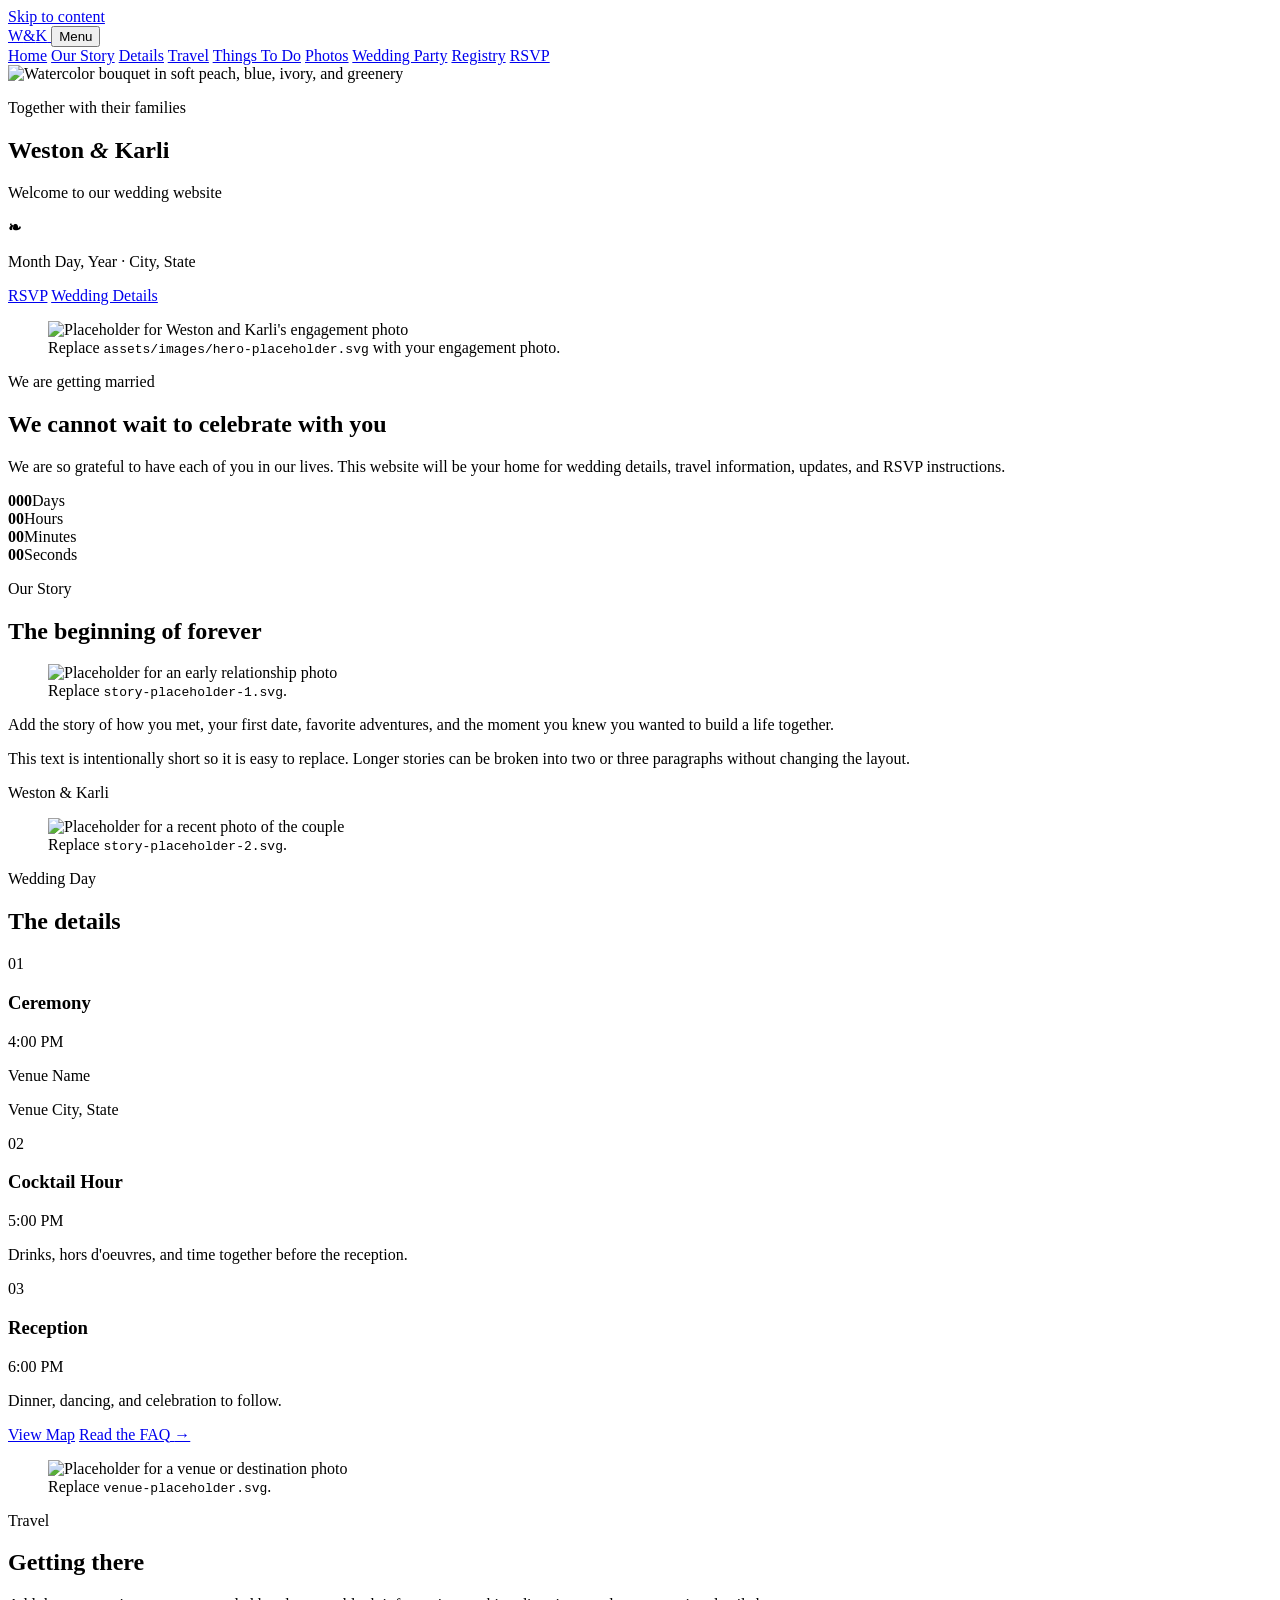
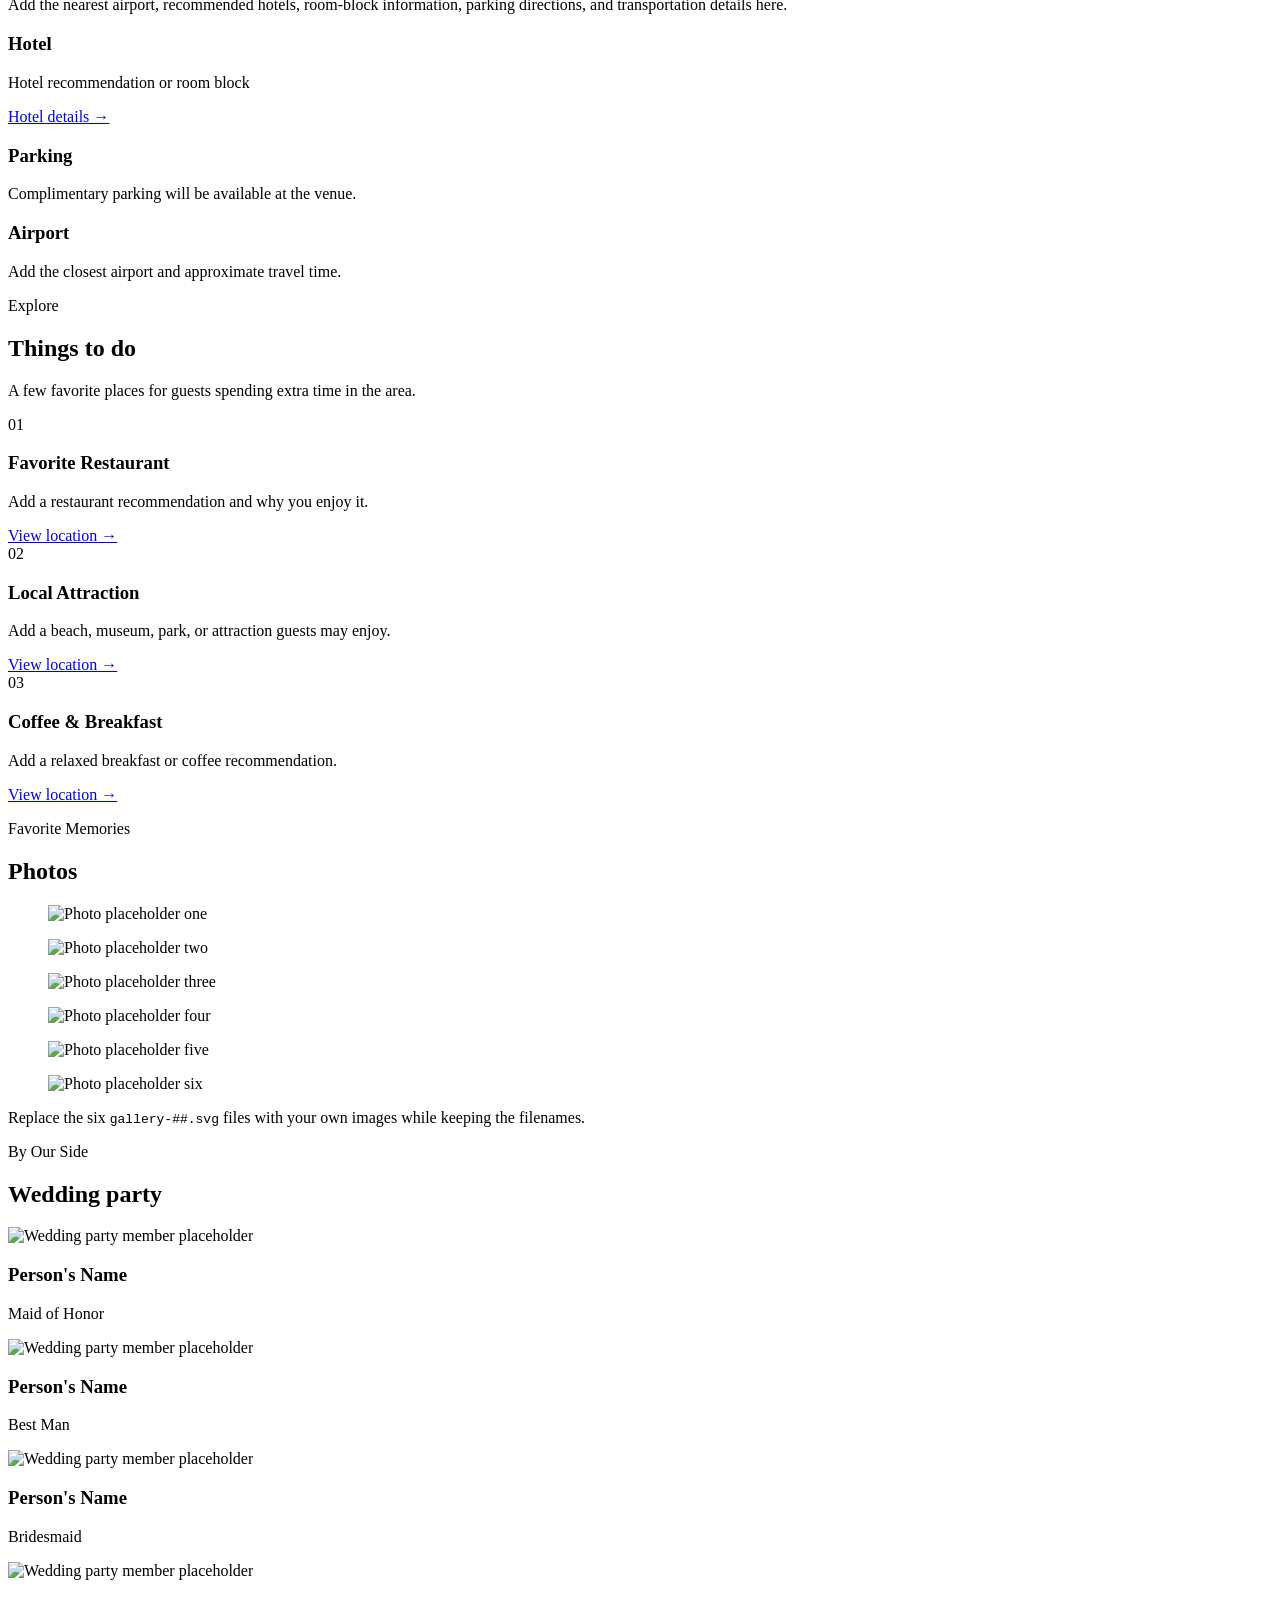
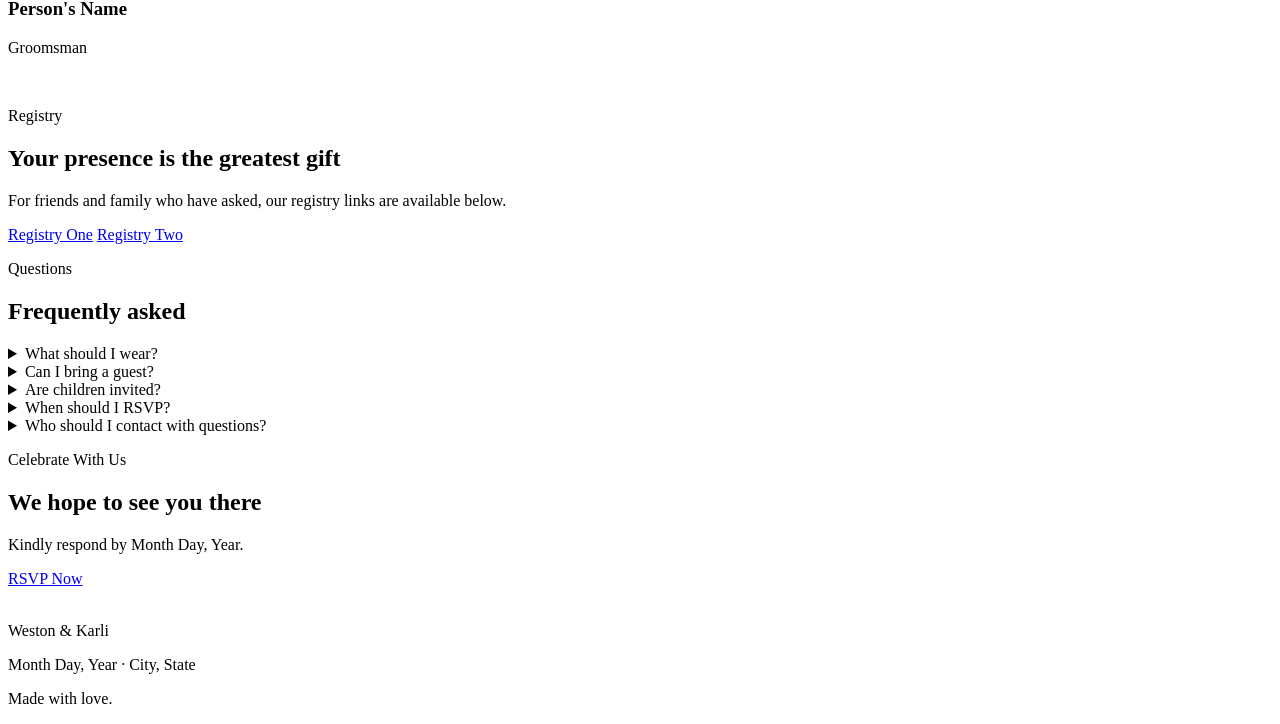
==== index.html @ 76307b21 "Add files via upload" ====
<!doctype html>
<html lang="en">
<head>
  <meta charset="utf-8">
  <meta name="viewport" content="width=device-width, initial-scale=1">
  <meta name="description" content="The wedding website of Weston and Karli.">
  <meta name="theme-color" content="#fbf7f1">
  <title>Weston &amp; Karli | Wedding</title>

  <link rel="icon" href="assets/images/favicon.svg" type="image/svg+xml">
  <link rel="preconnect" href="https://fonts.googleapis.com">
  <link rel="preconnect" href="https://fonts.gstatic.com" crossorigin>
  <link href="https://fonts.googleapis.com/css2?family=Cormorant+Garamond:ital,wght@0,400;0,500;0,600;1,400;1,500&family=Montserrat:wght@300;400;500;600&display=swap" rel="stylesheet">
  <link rel="stylesheet" href="css/styles.css">
</head>
<body>
  <a class="skip-link" href="#main-content">Skip to content</a>

  <header class="site-header" id="home">
    <div class="header-inner">
      <a class="wordmark" href="#home" aria-label="Weston and Karli home">
        <span>W</span><span class="wordmark-flourish">&amp;</span><span>K</span>
      </a>

      <button class="menu-toggle" type="button" aria-expanded="false" aria-controls="primary-navigation">
        <span class="menu-toggle-label">Menu</span>
        <span class="menu-toggle-lines" aria-hidden="true"></span>
      </button>

      <nav class="primary-navigation" id="primary-navigation" aria-label="Primary navigation">
        <a href="#home">Home</a>
        <a href="#our-story">Our Story</a>
        <a href="#details">Details</a>
        <a href="#travel">Travel</a>
        <a href="#things-to-do">Things To Do</a>
        <a href="#photos">Photos</a>
        <a href="#wedding-party">Wedding Party</a>
        <a href="#registry">Registry</a>
        <a class="nav-rsvp" href="rsvp.html">RSVP</a>
      </nav>
    </div>
  </header>

  <main id="main-content">
    <section class="hero section-shell" aria-labelledby="hero-title">
      <img
        class="hero-bouquet"
        src="assets/images/bouquet-watercolor.svg"
        alt="Watercolor bouquet in soft peach, blue, ivory, and greenery"
      >

      <p class="eyebrow">Together with their families</p>
      <h1 id="hero-title"><span data-couple-first>Weston</span> <em>&amp;</em> <span data-couple-second>Karli</span></h1>
      <p class="hero-subtitle">Welcome to our wedding website</p>
      <div class="ornament" aria-hidden="true"><span></span><b>❧</b><span></span></div>
      <p class="hero-date"><span data-wedding-date-display>Month Day, Year</span> · <span data-wedding-city>City, State</span></p>

      <div class="hero-actions">
        <a class="button button-primary" href="rsvp.html">RSVP</a>
        <a class="button button-secondary" href="#details">Wedding Details</a>
      </div>

      <figure class="hero-photo card-photo">
        <img src="assets/images/hero-placeholder.svg" alt="Placeholder for Weston and Karli's engagement photo">
        <figcaption class="setup-caption">Replace <code>assets/images/hero-placeholder.svg</code> with your engagement photo.</figcaption>
      </figure>
    </section>

    <section class="welcome section-shell narrow reveal" aria-labelledby="welcome-title">
      <p class="eyebrow">We are getting married</p>
      <h2 id="welcome-title">We cannot wait to celebrate with you</h2>
      <p>
        We are so grateful to have each of you in our lives. This website will be your home for
        wedding details, travel information, updates, and RSVP instructions.
      </p>
      <div class="countdown" aria-label="Countdown to the wedding">
        <div><strong data-countdown-days>000</strong><span>Days</span></div>
        <div><strong data-countdown-hours>00</strong><span>Hours</span></div>
        <div><strong data-countdown-minutes>00</strong><span>Minutes</span></div>
        <div><strong data-countdown-seconds>00</strong><span>Seconds</span></div>
      </div>
    </section>

    <section class="story section-shell reveal" id="our-story" aria-labelledby="story-title">
      <div class="section-heading">
        <p class="eyebrow">Our Story</p>
        <h2 id="story-title">The beginning of forever</h2>
      </div>

      <div class="story-grid">
        <figure class="card-photo story-photo story-photo-one">
          <img src="assets/images/story-placeholder-1.svg" alt="Placeholder for an early relationship photo">
          <figcaption class="setup-caption">Replace <code>story-placeholder-1.svg</code>.</figcaption>
        </figure>

        <div class="story-copy">
          <p class="drop-cap">
            Add the story of how you met, your first date, favorite adventures, and the moment you
            knew you wanted to build a life together.
          </p>
          <p>
            This text is intentionally short so it is easy to replace. Longer stories can be broken
            into two or three paragraphs without changing the layout.
          </p>
          <div class="signature">Weston &amp; Karli</div>
        </div>

        <figure class="card-photo story-photo story-photo-two">
          <img src="assets/images/story-placeholder-2.svg" alt="Placeholder for a recent photo of the couple">
          <figcaption class="setup-caption">Replace <code>story-placeholder-2.svg</code>.</figcaption>
        </figure>
      </div>
    </section>

    <section class="details section-tinted" id="details" aria-labelledby="details-title">
      <div class="section-shell">
        <div class="section-heading reveal">
          <p class="eyebrow">Wedding Day</p>
          <h2 id="details-title">The details</h2>
        </div>

        <div class="details-grid">
          <article class="detail-card reveal">
            <span class="detail-number">01</span>
            <h3>Ceremony</h3>
            <p class="detail-time" data-ceremony-time>4:00 PM</p>
            <p data-venue-name>Venue Name</p>
            <p data-venue-location>Venue City, State</p>
          </article>

          <article class="detail-card reveal">
            <span class="detail-number">02</span>
            <h3>Cocktail Hour</h3>
            <p class="detail-time" data-cocktail-time>5:00 PM</p>
            <p>Drinks, hors d'oeuvres, and time together before the reception.</p>
          </article>

          <article class="detail-card reveal">
            <span class="detail-number">03</span>
            <h3>Reception</h3>
            <p class="detail-time" data-reception-time>6:00 PM</p>
            <p>Dinner, dancing, and celebration to follow.</p>
          </article>
        </div>

        <div class="details-actions reveal">
          <a class="button button-primary" data-map-link href="#" target="_blank" rel="noopener">View Map</a>
          <a class="text-link" href="#faq">Read the FAQ <span aria-hidden="true">→</span></a>
        </div>
      </div>
    </section>

    <section class="travel section-shell reveal" id="travel" aria-labelledby="travel-title">
      <div class="travel-grid">
        <figure class="card-photo travel-photo">
          <img src="assets/images/venue-placeholder.svg" alt="Placeholder for a venue or destination photo">
          <figcaption class="setup-caption">Replace <code>venue-placeholder.svg</code>.</figcaption>
        </figure>

        <div class="travel-copy">
          <p class="eyebrow">Travel</p>
          <h2 id="travel-title">Getting there</h2>
          <p>
            Add the nearest airport, recommended hotels, room-block information, parking directions,
            and transportation details here.
          </p>

          <div class="info-list">
            <article>
              <h3>Hotel</h3>
              <p data-hotel-name>Hotel recommendation or room block</p>
              <a class="text-link" data-hotel-link href="#" target="_blank" rel="noopener">Hotel details →</a>
            </article>
            <article>
              <h3>Parking</h3>
              <p data-parking-info>Complimentary parking will be available at the venue.</p>
            </article>
            <article>
              <h3>Airport</h3>
              <p data-airport-info>Add the closest airport and approximate travel time.</p>
            </article>
          </div>
        </div>
      </div>
    </section>

    <section class="things section-tinted" id="things-to-do" aria-labelledby="things-title">
      <div class="section-shell">
        <div class="section-heading reveal">
          <p class="eyebrow">Explore</p>
          <h2 id="things-title">Things to do</h2>
          <p class="section-intro">A few favorite places for guests spending extra time in the area.</p>
        </div>

        <div class="things-grid">
          <article class="place-card reveal">
            <span>01</span>
            <h3>Favorite Restaurant</h3>
            <p>Add a restaurant recommendation and why you enjoy it.</p>
            <a class="text-link" href="#" target="_blank" rel="noopener">View location →</a>
          </article>
          <article class="place-card reveal">
            <span>02</span>
            <h3>Local Attraction</h3>
            <p>Add a beach, museum, park, or attraction guests may enjoy.</p>
            <a class="text-link" href="#" target="_blank" rel="noopener">View location →</a>
          </article>
          <article class="place-card reveal">
            <span>03</span>
            <h3>Coffee &amp; Breakfast</h3>
            <p>Add a relaxed breakfast or coffee recommendation.</p>
            <a class="text-link" href="#" target="_blank" rel="noopener">View location →</a>
          </article>
        </div>
      </div>
    </section>

    <section class="photos section-shell" id="photos" aria-labelledby="photos-title">
      <div class="section-heading reveal">
        <p class="eyebrow">Favorite Memories</p>
        <h2 id="photos-title">Photos</h2>
      </div>

      <div class="gallery">
        <figure class="gallery-item gallery-tall reveal"><img src="assets/images/gallery-01.svg" alt="Photo placeholder one"></figure>
        <figure class="gallery-item reveal"><img src="assets/images/gallery-02.svg" alt="Photo placeholder two"></figure>
        <figure class="gallery-item reveal"><img src="assets/images/gallery-03.svg" alt="Photo placeholder three"></figure>
        <figure class="gallery-item gallery-wide reveal"><img src="assets/images/gallery-04.svg" alt="Photo placeholder four"></figure>
        <figure class="gallery-item reveal"><img src="assets/images/gallery-05.svg" alt="Photo placeholder five"></figure>
        <figure class="gallery-item reveal"><img src="assets/images/gallery-06.svg" alt="Photo placeholder six"></figure>
      </div>
      <p class="setup-note">Replace the six <code>gallery-##.svg</code> files with your own images while keeping the filenames.</p>
    </section>

    <section class="wedding-party section-tinted" id="wedding-party" aria-labelledby="party-title">
      <div class="section-shell">
        <div class="section-heading reveal">
          <p class="eyebrow">By Our Side</p>
          <h2 id="party-title">Wedding party</h2>
        </div>

        <div class="party-grid">
          <article class="party-card reveal">
            <img src="assets/images/party-placeholder-1.svg" alt="Wedding party member placeholder">
            <h3>Person's Name</h3>
            <p>Maid of Honor</p>
          </article>
          <article class="party-card reveal">
            <img src="assets/images/party-placeholder-2.svg" alt="Wedding party member placeholder">
            <h3>Person's Name</h3>
            <p>Best Man</p>
          </article>
          <article class="party-card reveal">
            <img src="assets/images/party-placeholder-3.svg" alt="Wedding party member placeholder">
            <h3>Person's Name</h3>
            <p>Bridesmaid</p>
          </article>
          <article class="party-card reveal">
            <img src="assets/images/party-placeholder-4.svg" alt="Wedding party member placeholder">
            <h3>Person's Name</h3>
            <p>Groomsman</p>
          </article>
        </div>
      </div>
    </section>

    <section class="registry section-shell narrow reveal" id="registry" aria-labelledby="registry-title">
      <img class="small-bouquet" src="assets/images/bouquet-watercolor.svg" alt="" aria-hidden="true">
      <p class="eyebrow">Registry</p>
      <h2 id="registry-title">Your presence is the greatest gift</h2>
      <p>
        For friends and family who have asked, our registry links are available below.
      </p>
      <div class="registry-links">
        <a class="button button-secondary" data-registry-one href="#" target="_blank" rel="noopener">Registry One</a>
        <a class="button button-secondary" data-registry-two href="#" target="_blank" rel="noopener">Registry Two</a>
      </div>
    </section>

    <section class="faq section-tinted" id="faq" aria-labelledby="faq-title">
      <div class="section-shell faq-shell">
        <div class="section-heading reveal">
          <p class="eyebrow">Questions</p>
          <h2 id="faq-title">Frequently asked</h2>
        </div>

        <div class="accordion reveal">
          <details>
            <summary>What should I wear?</summary>
            <p data-dress-code>Dress code information will be added here.</p>
          </details>
          <details>
            <summary>Can I bring a guest?</summary>
            <p>
              Your invitation and RSVP form will show the number of seats reserved for your household.
            </p>
          </details>
          <details>
            <summary>Are children invited?</summary>
            <p data-children-policy>Add your children policy here.</p>
          </details>
          <details>
            <summary>When should I RSVP?</summary>
            <p>Please respond by <span data-rsvp-deadline-display>Month Day, Year</span>.</p>
          </details>
          <details>
            <summary>Who should I contact with questions?</summary>
            <p>Email <a data-contact-email href="mailto:wedding@example.com">wedding@example.com</a>.</p>
          </details>
        </div>
      </div>
    </section>

    <section class="final-cta section-shell narrow reveal" aria-labelledby="final-title">
      <p class="eyebrow">Celebrate With Us</p>
      <h2 id="final-title">We hope to see you there</h2>
      <p>Kindly respond by <span data-rsvp-deadline-display>Month Day, Year</span>.</p>
      <a class="button button-primary" href="rsvp.html">RSVP Now</a>
    </section>
  </main>

  <footer class="site-footer">
    <img src="assets/images/bouquet-watercolor.svg" alt="" aria-hidden="true">
    <p class="footer-names"><span data-couple-first>Weston</span> &amp; <span data-couple-second>Karli</span></p>
    <p><span data-wedding-date-display>Month Day, Year</span> · <span data-wedding-city>City, State</span></p>
    <p class="footer-credit">Made with love.</p>
  </footer>

  <script src="js/wedding-config.js"></script>
  <script src="js/main.js"></script>
</body>
</html>
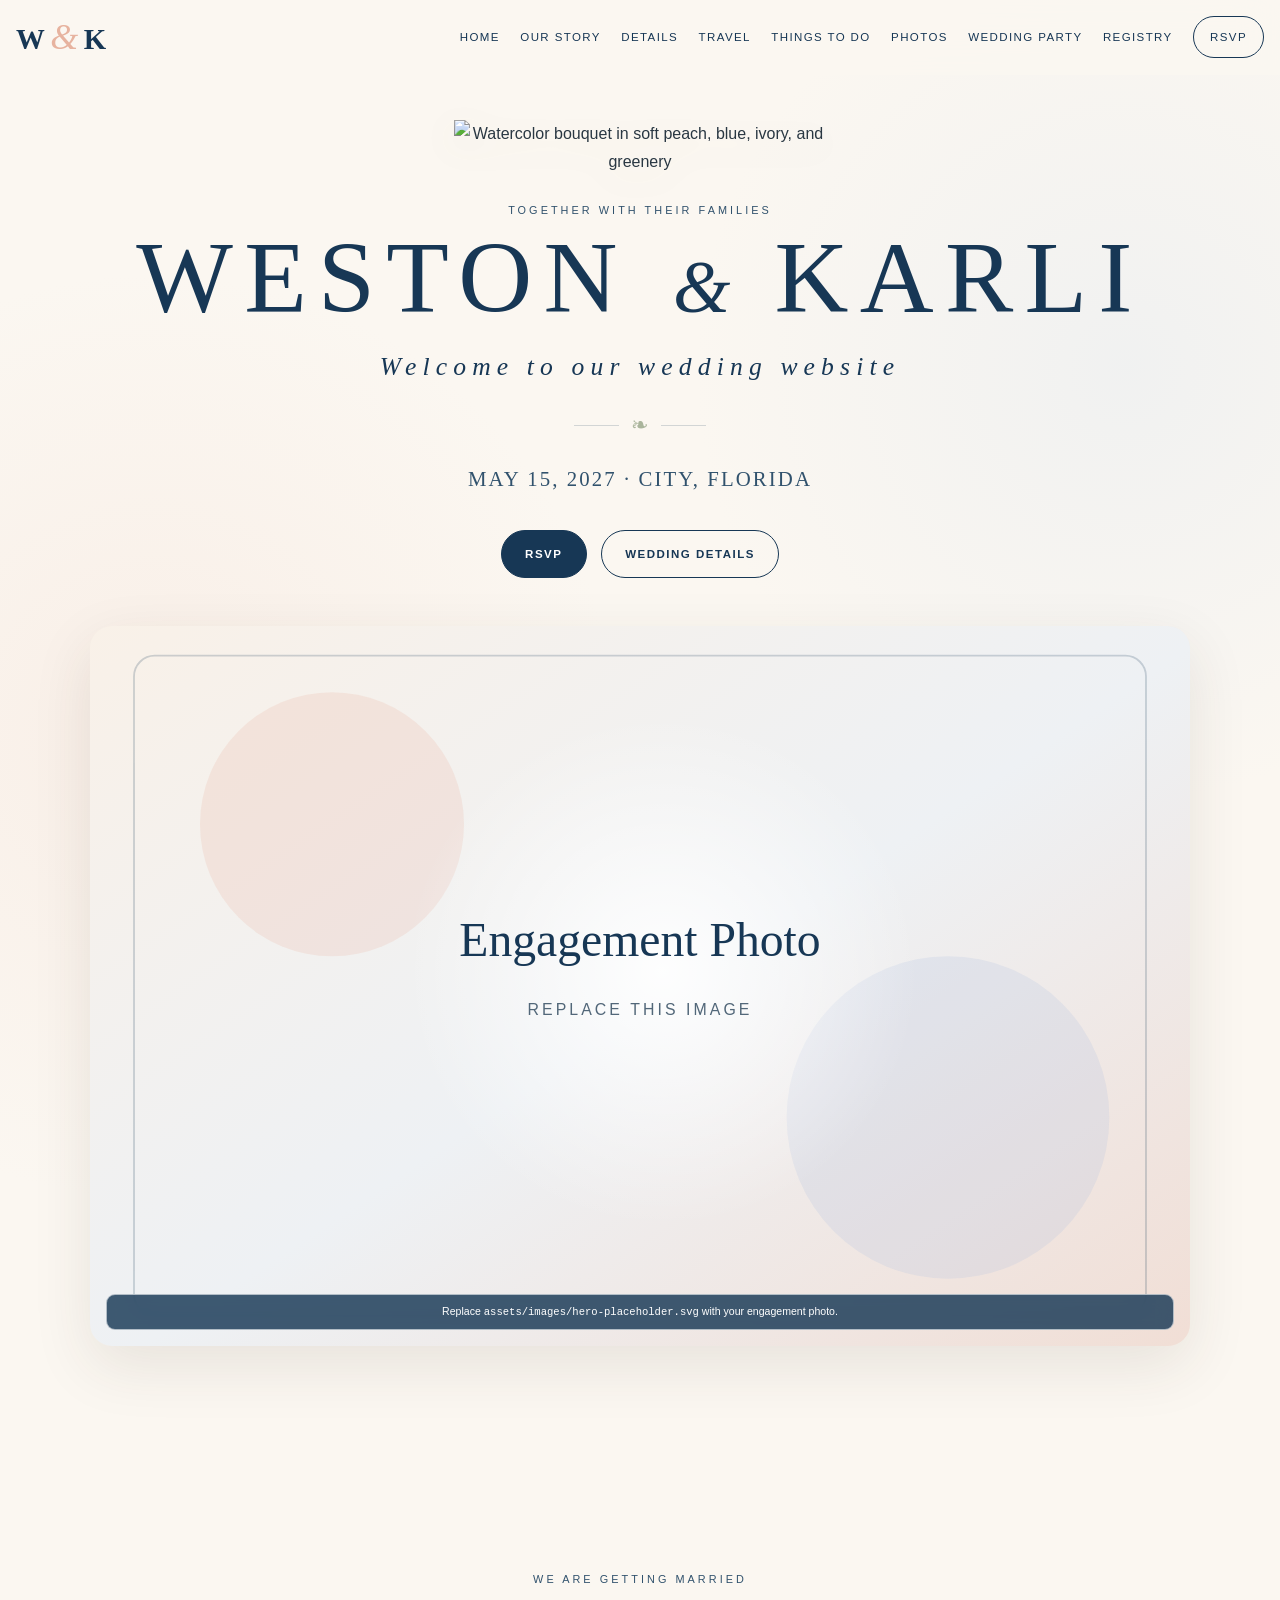
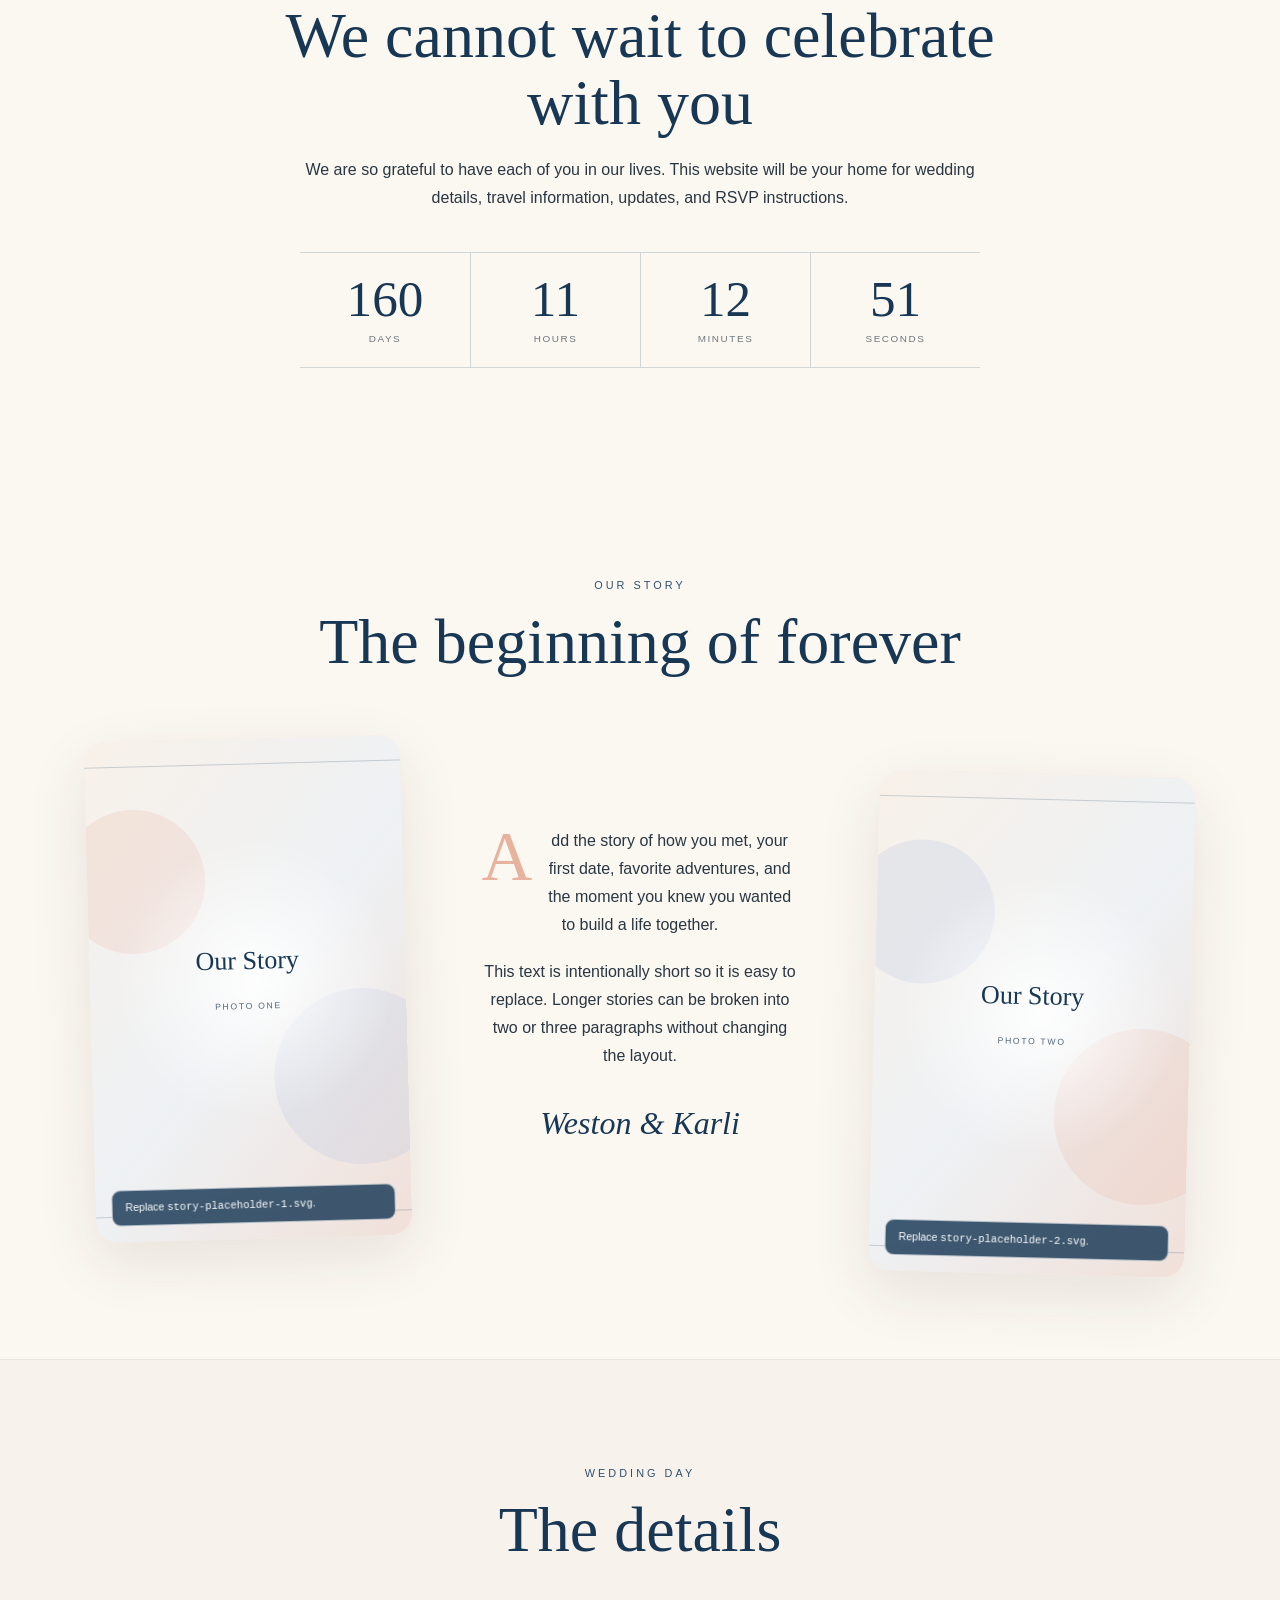
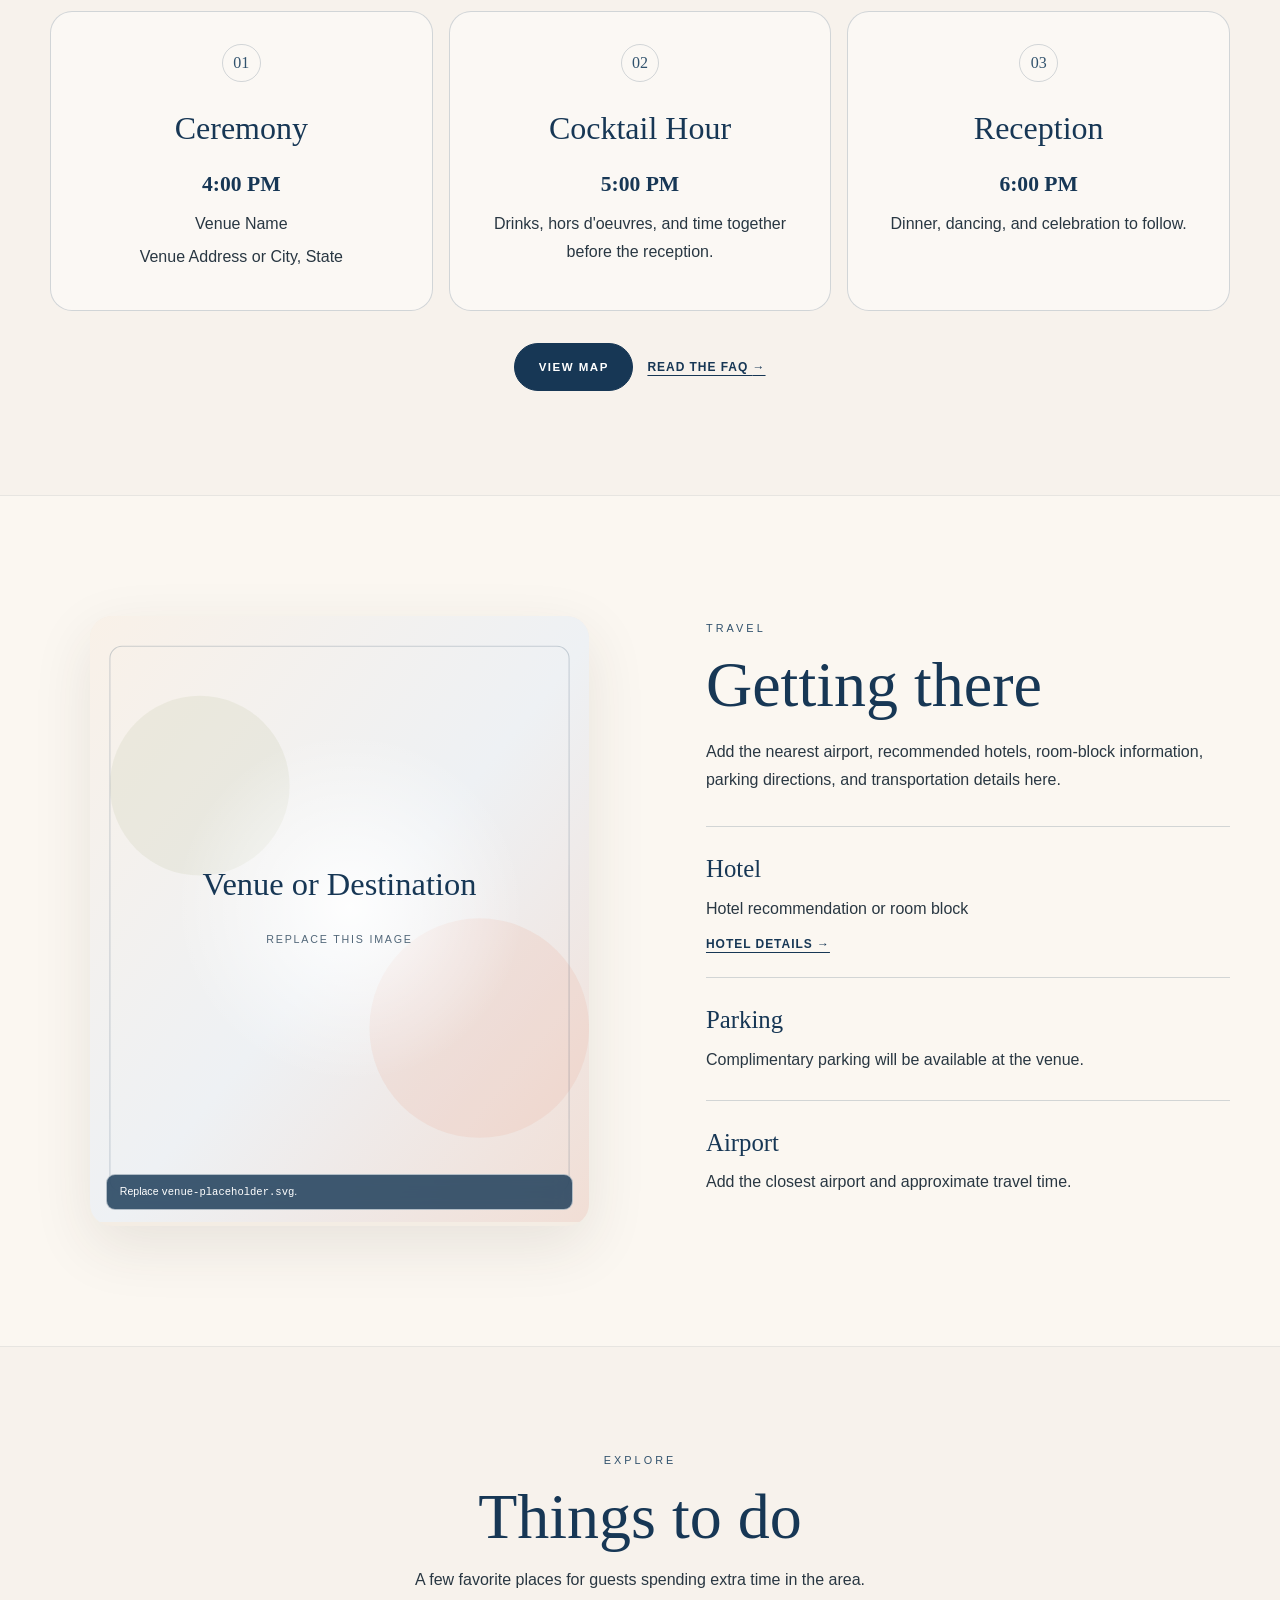
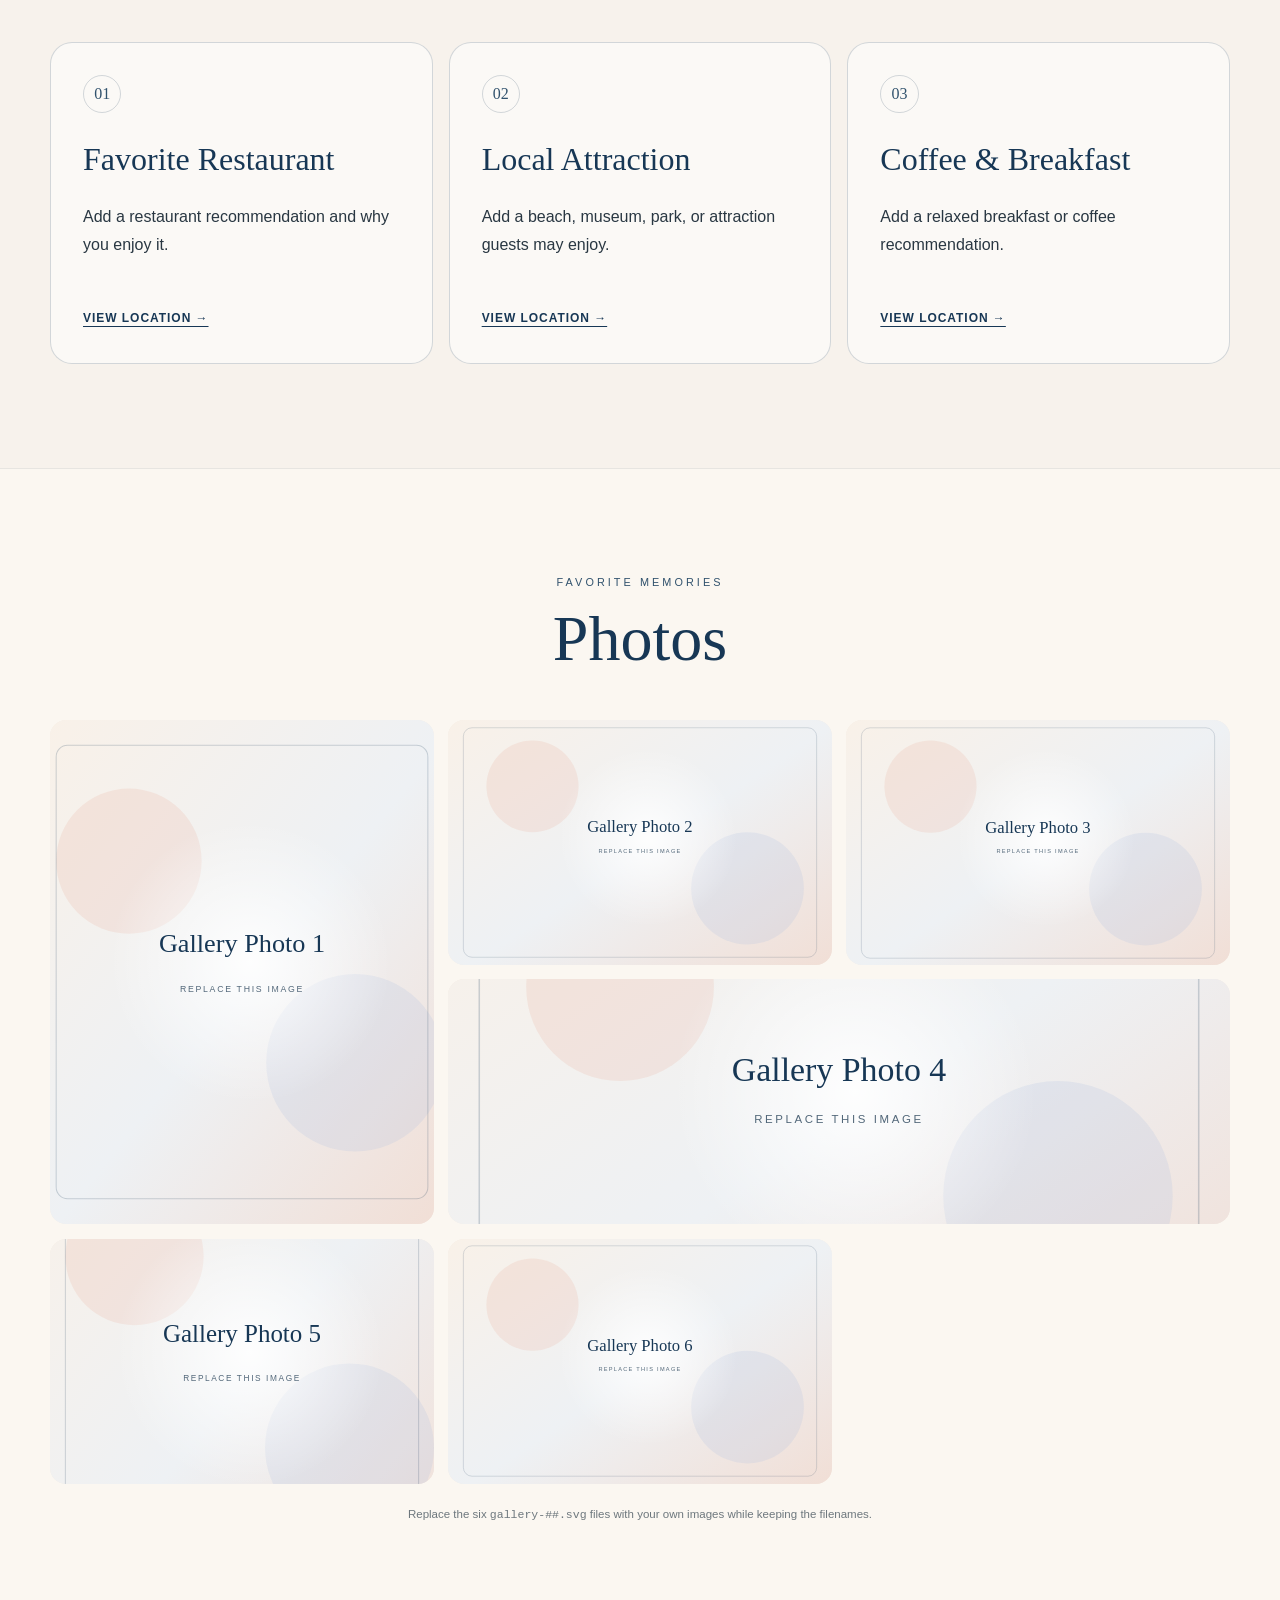
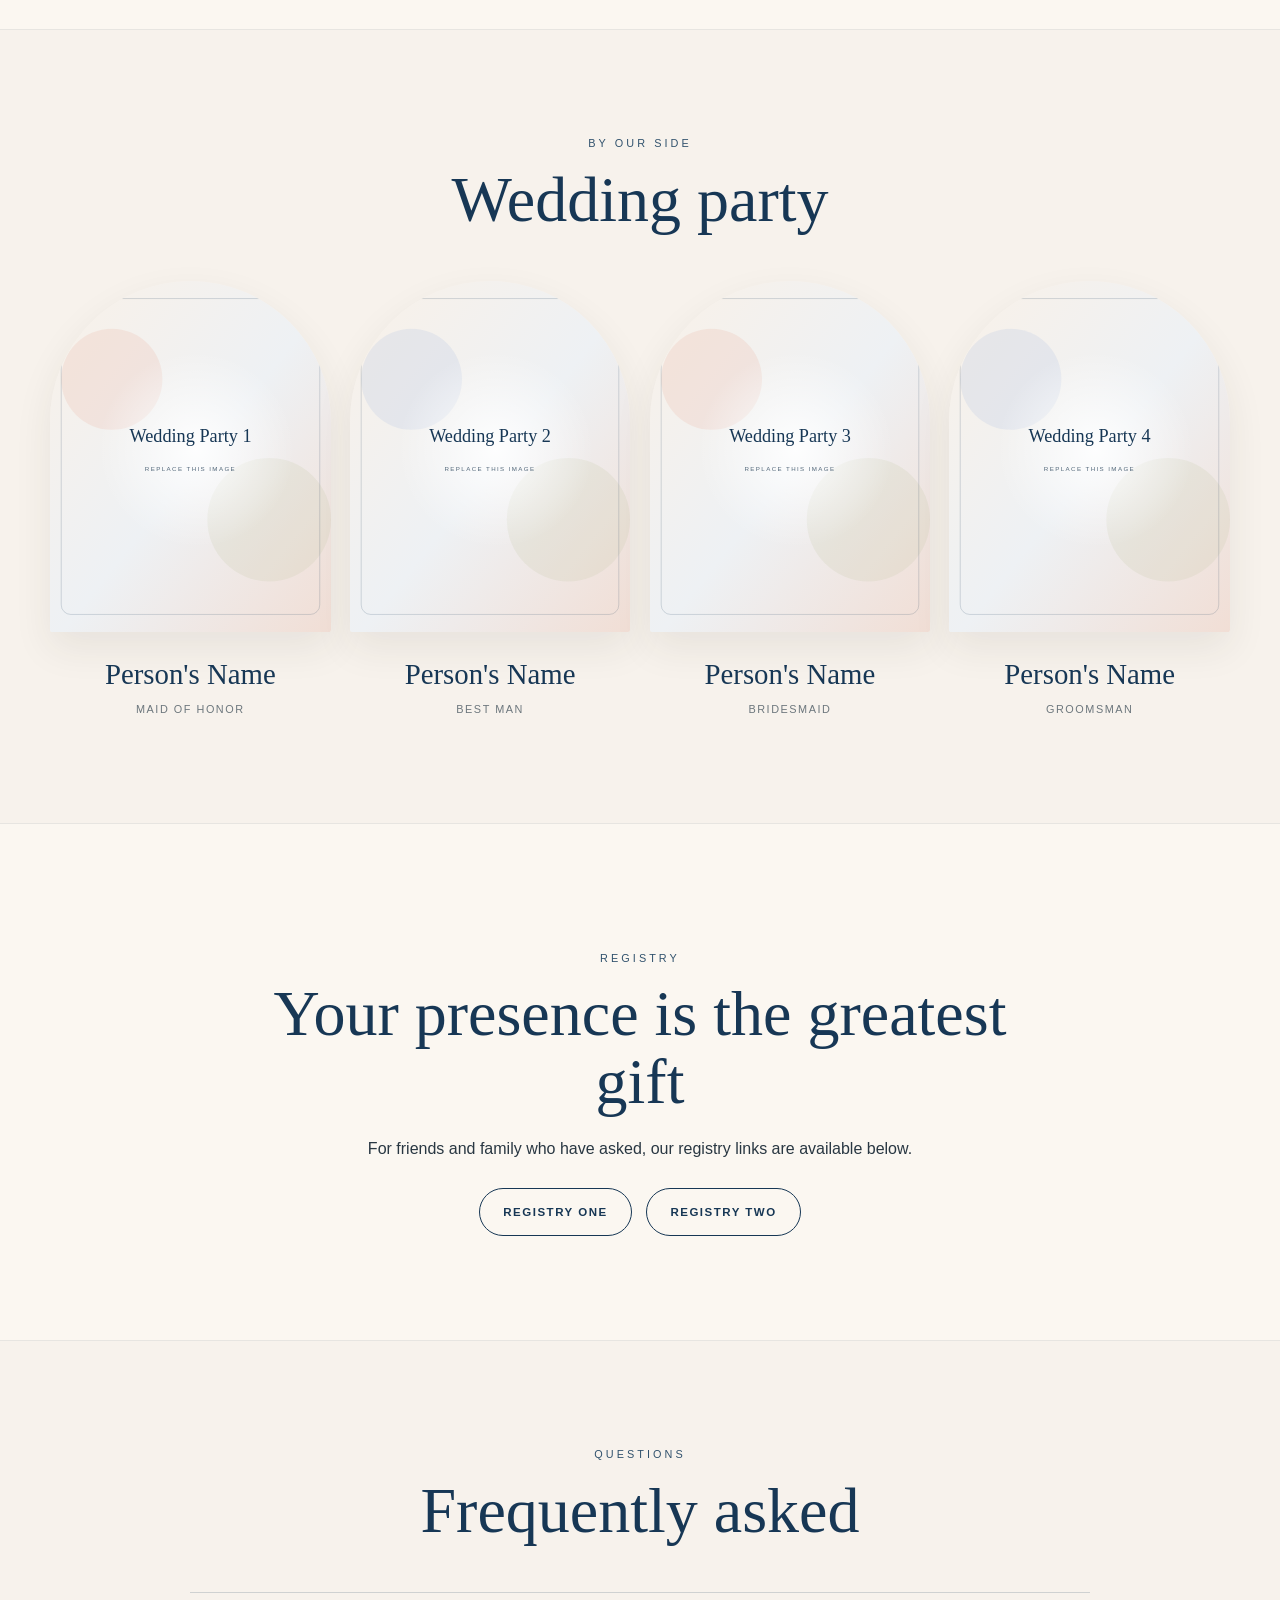
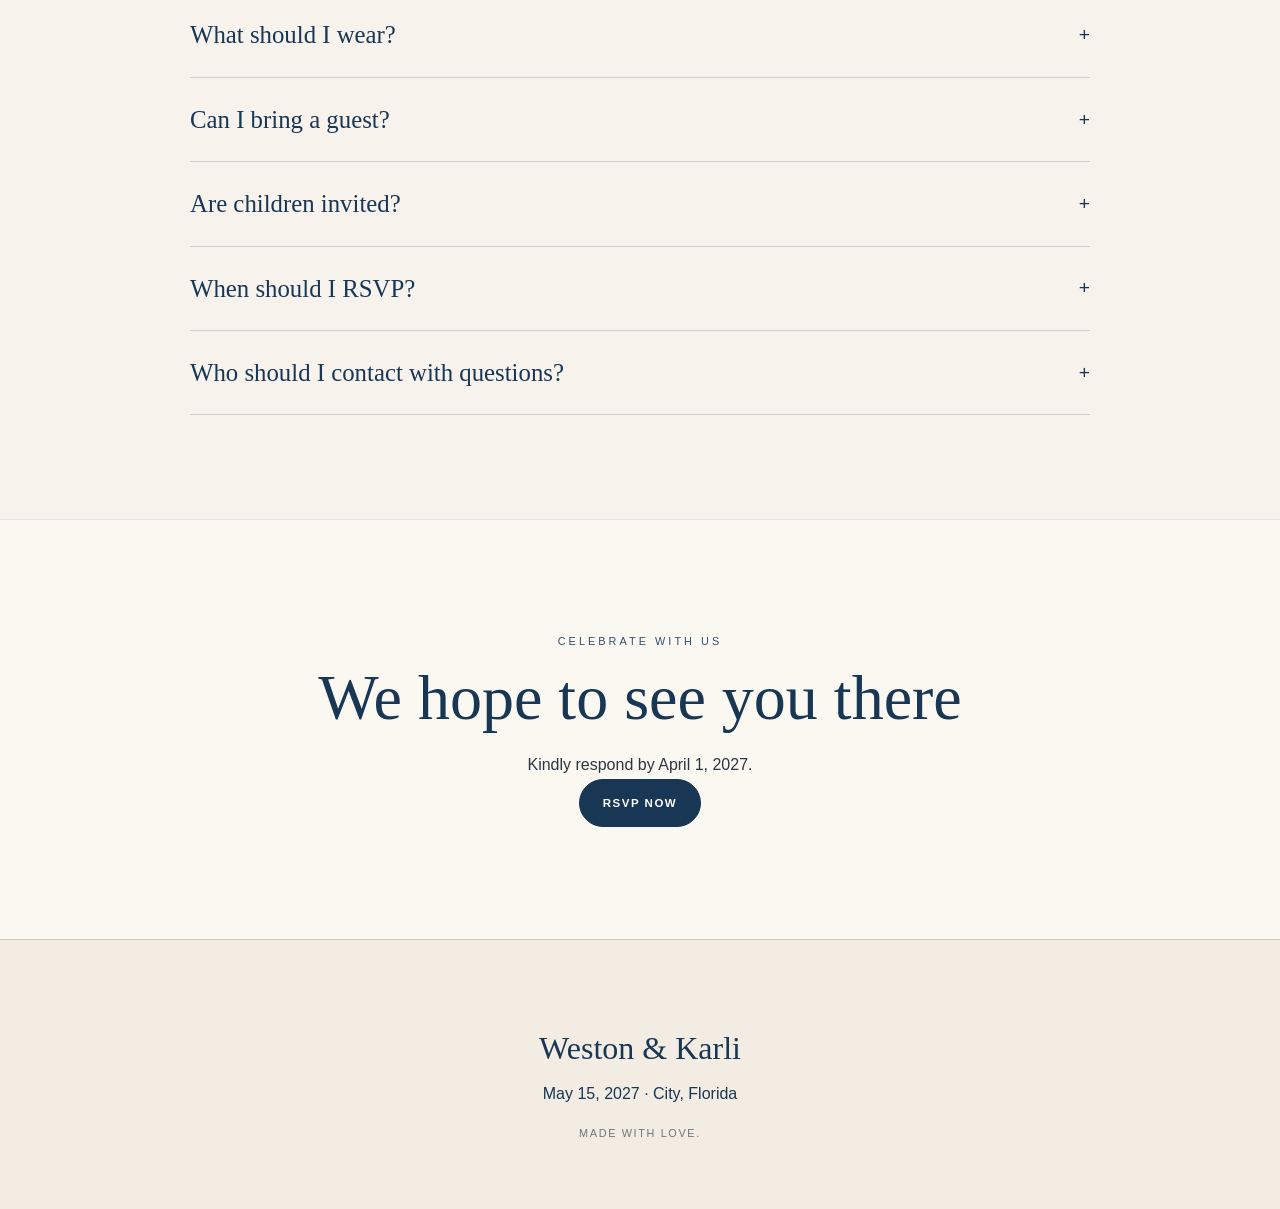
==== commit 090fc296: "Update index.html" ====
--- a/index.html
+++ b/index.html
@@ -45,7 +45,7 @@
     <section class="hero section-shell" aria-labelledby="hero-title">
       <img
         class="hero-bouquet"
-        src="assets/images/bouquet-watercolor.svg"
+        src="assets/images/bouquet-watercolor.png"
         alt="Watercolor bouquet in soft peach, blue, ivory, and greenery"
       >
 
@@ -265,7 +265,7 @@
     </section>
 
     <section class="registry section-shell narrow reveal" id="registry" aria-labelledby="registry-title">
-      <img class="small-bouquet" src="assets/images/bouquet-watercolor.svg" alt="" aria-hidden="true">
+      <img class="small-bouquet" src="assets/images/bouquet-watercolor.png" alt="" aria-hidden="true">
       <p class="eyebrow">Registry</p>
       <h2 id="registry-title">Your presence is the greatest gift</h2>
       <p>
@@ -320,7 +320,7 @@
   </main>
 
   <footer class="site-footer">
-    <img src="assets/images/bouquet-watercolor.svg" alt="" aria-hidden="true">
+    <img src="assets/images/bouquet-watercolor.png" alt="" aria-hidden="true">
     <p class="footer-names"><span data-couple-first>Weston</span> &amp; <span data-couple-second>Karli</span></p>
     <p><span data-wedding-date-display>Month Day, Year</span> · <span data-wedding-city>City, State</span></p>
     <p class="footer-credit">Made with love.</p>
--- a/css/styles.css
+++ b/css/styles.css
@@ -0,0 +1,1313 @@
+:root {
+  --ivory: #fbf7f1;
+  --ivory-deep: #f4ede4;
+  --paper: #fffdf9;
+  --navy: #173755;
+  --navy-soft: #31526d;
+  --ink: #293742;
+  --muted: #6d777d;
+  --peach: #e7b39f;
+  --peach-pale: #f4ddd2;
+  --blue-pale: #dce6f1;
+  --sage: #aab59c;
+  --line: rgba(23, 55, 85, 0.18);
+  --shadow: 0 20px 60px rgba(55, 48, 42, 0.10);
+  --radius: 22px;
+  --serif: "Cormorant Garamond", Georgia, serif;
+  --sans: "Montserrat", Arial, sans-serif;
+  --max-width: 1180px;
+  --transition: 220ms ease;
+}
+
+* {
+  box-sizing: border-box;
+}
+
+html {
+  scroll-behavior: smooth;
+  scroll-padding-top: 90px;
+}
+
+body {
+  margin: 0;
+  background:
+    radial-gradient(circle at 12% 8%, rgba(244, 221, 210, 0.32), transparent 29rem),
+    radial-gradient(circle at 88% 4%, rgba(220, 230, 241, 0.34), transparent 27rem),
+    var(--ivory);
+  color: var(--ink);
+  font-family: var(--sans);
+  font-size: 16px;
+  font-weight: 300;
+  line-height: 1.75;
+  -webkit-font-smoothing: antialiased;
+}
+
+img {
+  display: block;
+  max-width: 100%;
+}
+
+a {
+  color: inherit;
+}
+
+button,
+input,
+textarea,
+select {
+  font: inherit;
+}
+
+button,
+a {
+  -webkit-tap-highlight-color: transparent;
+}
+
+.skip-link {
+  position: fixed;
+  top: 0.75rem;
+  left: 0.75rem;
+  z-index: 1000;
+  padding: 0.7rem 1rem;
+  transform: translateY(-180%);
+  border-radius: 999px;
+  background: var(--navy);
+  color: white;
+  transition: transform var(--transition);
+}
+
+.skip-link:focus {
+  transform: translateY(0);
+}
+
+.section-shell {
+  width: min(calc(100% - 2rem), var(--max-width));
+  margin-inline: auto;
+  padding-block: 6.5rem;
+}
+
+.section-shell.narrow {
+  max-width: 800px;
+  text-align: center;
+}
+
+.section-tinted {
+  background:
+    linear-gradient(rgba(255,255,255,0.28), rgba(255,255,255,0.28)),
+    var(--ivory-deep);
+  border-block: 1px solid rgba(23, 55, 85, 0.07);
+}
+
+.site-header {
+  position: sticky;
+  top: 0;
+  z-index: 100;
+  border-bottom: 1px solid transparent;
+  background: rgba(251, 247, 241, 0.84);
+  backdrop-filter: blur(18px);
+  transition: border-color var(--transition), box-shadow var(--transition);
+}
+
+.site-header.is-scrolled {
+  border-color: var(--line);
+  box-shadow: 0 8px 30px rgba(41, 55, 66, 0.06);
+}
+
+.header-inner {
+  display: flex;
+  align-items: center;
+  justify-content: space-between;
+  width: min(calc(100% - 2rem), 1320px);
+  min-height: 74px;
+  margin-inline: auto;
+}
+
+.wordmark {
+  display: inline-flex;
+  align-items: baseline;
+  gap: 0.34rem;
+  color: var(--navy);
+  font-family: var(--serif);
+  font-size: 1.8rem;
+  font-weight: 600;
+  text-decoration: none;
+}
+
+.wordmark-flourish {
+  color: var(--peach);
+  font-size: 1.25em;
+  font-style: italic;
+  font-weight: 400;
+}
+
+.primary-navigation {
+  display: flex;
+  align-items: center;
+  gap: clamp(0.85rem, 1.6vw, 1.65rem);
+}
+
+.primary-navigation a,
+.back-link {
+  position: relative;
+  color: var(--navy);
+  font-size: 0.72rem;
+  font-weight: 500;
+  letter-spacing: 0.12em;
+  text-decoration: none;
+  text-transform: uppercase;
+}
+
+.primary-navigation a::after,
+.back-link::after {
+  position: absolute;
+  right: 0;
+  bottom: -0.45rem;
+  left: 0;
+  height: 1px;
+  transform: scaleX(0);
+  background: var(--navy);
+  content: "";
+  transition: transform var(--transition);
+}
+
+.primary-navigation a:hover::after,
+.primary-navigation a:focus-visible::after,
+.back-link:hover::after,
+.back-link:focus-visible::after {
+  transform: scaleX(1);
+}
+
+.primary-navigation .nav-rsvp {
+  padding: 0.62rem 1rem;
+  border: 1px solid var(--navy);
+  border-radius: 999px;
+}
+
+.primary-navigation .nav-rsvp::after {
+  display: none;
+}
+
+.primary-navigation .nav-rsvp:hover {
+  background: var(--navy);
+  color: white;
+}
+
+.menu-toggle {
+  display: none;
+  border: 0;
+  background: none;
+  color: var(--navy);
+  cursor: pointer;
+}
+
+.hero {
+  padding-top: 2.8rem;
+  text-align: center;
+}
+
+.hero-bouquet {
+  width: clamp(230px, 29vw, 400px);
+  margin: 0 auto 1.6rem;
+  filter: drop-shadow(0 10px 16px rgba(91, 89, 69, 0.08));
+}
+
+.eyebrow {
+  margin: 0 0 0.8rem;
+  color: var(--navy-soft);
+  font-size: 0.68rem;
+  font-weight: 500;
+  letter-spacing: 0.28em;
+  text-transform: uppercase;
+}
+
+.hero h1,
+.rsvp-hero h1 {
+  margin: 0;
+  color: var(--navy);
+  font-family: var(--serif);
+  font-size: clamp(3.35rem, 8vw, 7.25rem);
+  font-weight: 500;
+  letter-spacing: 0.11em;
+  line-height: 0.88;
+  text-transform: uppercase;
+}
+
+.hero h1 em {
+  display: inline-block;
+  margin-inline: 0.1em;
+  color: var(--navy);
+  font-size: 0.72em;
+  font-weight: 400;
+  letter-spacing: 0;
+  text-transform: none;
+}
+
+.hero-subtitle {
+  margin: 1.35rem 0 0;
+  color: var(--navy);
+  font-family: var(--serif);
+  font-size: clamp(1.25rem, 2vw, 1.7rem);
+  font-style: italic;
+  letter-spacing: 0.24em;
+}
+
+.ornament {
+  display: flex;
+  align-items: center;
+  justify-content: center;
+  gap: 0.75rem;
+  margin: 1.1rem auto;
+  color: var(--sage);
+}
+
+.ornament span {
+  width: 45px;
+  height: 1px;
+  background: var(--line);
+}
+
+.ornament b {
+  font-family: var(--serif);
+  font-size: 1.3rem;
+  font-weight: 400;
+}
+
+.hero-date {
+  margin: 0;
+  color: var(--navy-soft);
+  font-family: var(--serif);
+  font-size: 1.3rem;
+  font-weight: 500;
+  letter-spacing: 0.1em;
+  text-transform: uppercase;
+}
+
+.hero-actions,
+.details-actions,
+.registry-links,
+.form-actions {
+  display: flex;
+  flex-wrap: wrap;
+  align-items: center;
+  justify-content: center;
+  gap: 0.9rem;
+  margin-top: 2rem;
+}
+
+.button {
+  display: inline-flex;
+  min-height: 48px;
+  align-items: center;
+  justify-content: center;
+  padding: 0.78rem 1.45rem;
+  border: 1px solid var(--navy);
+  border-radius: 999px;
+  font-size: 0.72rem;
+  font-weight: 600;
+  letter-spacing: 0.13em;
+  text-decoration: none;
+  text-transform: uppercase;
+  cursor: pointer;
+  transition:
+    color var(--transition),
+    background var(--transition),
+    transform var(--transition),
+    box-shadow var(--transition);
+}
+
+.button:hover,
+.button:focus-visible {
+  transform: translateY(-2px);
+  box-shadow: 0 10px 24px rgba(23, 55, 85, 0.12);
+}
+
+.button-primary {
+  background: var(--navy);
+  color: white;
+}
+
+.button-primary:hover,
+.button-primary:focus-visible {
+  background: #244a6c;
+}
+
+.button-secondary {
+  background: transparent;
+  color: var(--navy);
+}
+
+.button-secondary:hover,
+.button-secondary:focus-visible {
+  background: var(--navy);
+  color: white;
+}
+
+.card-photo {
+  position: relative;
+  overflow: hidden;
+  border-radius: var(--radius);
+  background: var(--ivory-deep);
+  box-shadow: var(--shadow);
+}
+
+.card-photo img {
+  width: 100%;
+  height: 100%;
+  object-fit: cover;
+}
+
+.hero-photo {
+  height: clamp(420px, 64vw, 720px);
+  margin-top: 3rem;
+}
+
+.setup-caption {
+  position: absolute;
+  right: 1rem;
+  bottom: 1rem;
+  left: 1rem;
+  padding: 0.55rem 0.8rem;
+  border: 1px solid rgba(255,255,255,0.6);
+  border-radius: 9px;
+  background: rgba(23, 55, 85, 0.82);
+  color: white;
+  font-size: 0.66rem;
+  line-height: 1.45;
+  backdrop-filter: blur(8px);
+}
+
+.setup-caption code {
+  color: white;
+}
+
+body.site-ready .setup-caption,
+body.site-ready .setup-note {
+  display: none;
+}
+
+.welcome h2,
+.section-heading h2,
+.travel-copy h2,
+.registry h2,
+.final-cta h2,
+.success-card h2 {
+  margin: 0;
+  color: var(--navy);
+  font-family: var(--serif);
+  font-size: clamp(2.5rem, 5vw, 4.4rem);
+  font-weight: 500;
+  line-height: 1.05;
+}
+
+.welcome > p:not(.eyebrow),
+.registry > p:not(.eyebrow),
+.final-cta > p:not(.eyebrow) {
+  max-width: 680px;
+  margin: 1.25rem auto 0;
+}
+
+.countdown {
+  display: grid;
+  grid-template-columns: repeat(4, 1fr);
+  max-width: 680px;
+  margin: 2.5rem auto 0;
+  border-block: 1px solid var(--line);
+}
+
+.countdown div {
+  padding: 1.25rem 0.5rem;
+}
+
+.countdown div + div {
+  border-left: 1px solid var(--line);
+}
+
+.countdown strong {
+  display: block;
+  color: var(--navy);
+  font-family: var(--serif);
+  font-size: clamp(2rem, 4vw, 3.25rem);
+  font-weight: 500;
+  line-height: 1;
+}
+
+.countdown span {
+  display: block;
+  margin-top: 0.35rem;
+  color: var(--muted);
+  font-size: 0.62rem;
+  letter-spacing: 0.16em;
+  text-transform: uppercase;
+}
+
+.section-heading {
+  max-width: 760px;
+  margin: 0 auto 3rem;
+  text-align: center;
+}
+
+.section-intro {
+  max-width: 620px;
+  margin: 1rem auto 0;
+}
+
+.story-grid {
+  display: grid;
+  grid-template-columns: 1fr 0.8fr 1fr;
+  align-items: center;
+  gap: 2.2rem;
+}
+
+.story-photo {
+  height: 500px;
+}
+
+.story-photo-one {
+  transform: rotate(-1.5deg);
+}
+
+.story-photo-two {
+  transform: translateY(2.2rem) rotate(1.4deg);
+}
+
+.story-copy {
+  text-align: center;
+}
+
+.story-copy p {
+  margin: 0 0 1.2rem;
+}
+
+.drop-cap::first-letter {
+  float: left;
+  margin: 0.05em 0.12em 0 0;
+  color: var(--peach);
+  font-family: var(--serif);
+  font-size: 4.4rem;
+  line-height: 0.75;
+}
+
+.signature {
+  margin-top: 1.6rem;
+  color: var(--navy);
+  font-family: var(--serif);
+  font-size: 2rem;
+  font-style: italic;
+}
+
+.details-grid {
+  display: grid;
+  grid-template-columns: repeat(3, 1fr);
+  gap: 1rem;
+}
+
+.detail-card {
+  min-height: 300px;
+  padding: 2rem;
+  border: 1px solid var(--line);
+  border-radius: var(--radius);
+  background: rgba(255,255,255,0.45);
+  text-align: center;
+}
+
+.detail-number,
+.place-card > span {
+  display: inline-flex;
+  width: 2.4rem;
+  height: 2.4rem;
+  align-items: center;
+  justify-content: center;
+  border: 1px solid var(--line);
+  border-radius: 50%;
+  color: var(--navy-soft);
+  font-family: var(--serif);
+  font-size: 1rem;
+}
+
+.detail-card h3,
+.place-card h3,
+.info-list h3,
+.party-card h3 {
+  margin: 1.1rem 0 0.65rem;
+  color: var(--navy);
+  font-family: var(--serif);
+  font-size: 2rem;
+  font-weight: 500;
+}
+
+.detail-card p {
+  margin: 0.35rem 0;
+}
+
+.detail-card .detail-time {
+  color: var(--navy);
+  font-family: var(--serif);
+  font-size: 1.35rem;
+  font-weight: 600;
+}
+
+.text-link {
+  display: inline-block;
+  color: var(--navy);
+  font-size: 0.75rem;
+  font-weight: 600;
+  letter-spacing: 0.08em;
+  text-decoration-thickness: 1px;
+  text-underline-offset: 0.3em;
+  text-transform: uppercase;
+}
+
+.travel-grid {
+  display: grid;
+  grid-template-columns: 1.05fr 0.95fr;
+  align-items: center;
+  gap: clamp(2rem, 6vw, 5rem);
+}
+
+.travel-photo {
+  min-height: 610px;
+}
+
+.travel-copy > p:not(.eyebrow) {
+  margin-top: 1.25rem;
+}
+
+.info-list {
+  margin-top: 2rem;
+}
+
+.info-list article {
+  padding: 1.25rem 0;
+  border-top: 1px solid var(--line);
+}
+
+.info-list h3 {
+  margin: 0 0 0.25rem;
+  font-size: 1.55rem;
+}
+
+.info-list p {
+  margin: 0 0 0.4rem;
+}
+
+.things-grid {
+  display: grid;
+  grid-template-columns: repeat(3, 1fr);
+  gap: 1rem;
+}
+
+.place-card {
+  padding: 2rem;
+  border: 1px solid var(--line);
+  border-radius: var(--radius);
+  background: rgba(255,255,255,0.52);
+}
+
+.place-card p {
+  min-height: 5.25rem;
+}
+
+.gallery {
+  display: grid;
+  grid-auto-rows: 245px;
+  grid-template-columns: repeat(3, 1fr);
+  gap: 0.9rem;
+}
+
+.gallery-item {
+  overflow: hidden;
+  margin: 0;
+  border-radius: 16px;
+  background: var(--ivory-deep);
+}
+
+.gallery-item img {
+  width: 100%;
+  height: 100%;
+  object-fit: cover;
+  transition: transform 500ms ease;
+}
+
+.gallery-item:hover img {
+  transform: scale(1.025);
+}
+
+.gallery-tall {
+  grid-row: span 2;
+}
+
+.gallery-wide {
+  grid-column: span 2;
+}
+
+.setup-note {
+  margin: 1.25rem 0 0;
+  color: var(--muted);
+  font-size: 0.72rem;
+  text-align: center;
+}
+
+.party-grid {
+  display: grid;
+  grid-template-columns: repeat(4, 1fr);
+  gap: 1.2rem;
+}
+
+.party-card {
+  text-align: center;
+}
+
+.party-card img {
+  width: 100%;
+  aspect-ratio: 4 / 5;
+  object-fit: cover;
+  border-radius: 999px 999px 18px 18px;
+  box-shadow: 0 16px 38px rgba(55, 48, 42, 0.08);
+}
+
+.party-card h3 {
+  margin-bottom: 0;
+  font-size: 1.8rem;
+}
+
+.party-card p {
+  margin: 0;
+  color: var(--muted);
+  font-size: 0.68rem;
+  letter-spacing: 0.14em;
+  text-transform: uppercase;
+}
+
+.small-bouquet {
+  width: 180px;
+  margin: 0 auto 1.3rem;
+}
+
+.registry-links {
+  margin-top: 1.6rem;
+}
+
+.faq-shell {
+  max-width: 900px;
+}
+
+.accordion {
+  border-top: 1px solid var(--line);
+}
+
+.accordion details {
+  border-bottom: 1px solid var(--line);
+}
+
+.accordion summary {
+  display: flex;
+  align-items: center;
+  justify-content: space-between;
+  padding: 1.25rem 0;
+  color: var(--navy);
+  font-family: var(--serif);
+  font-size: 1.55rem;
+  font-weight: 500;
+  cursor: pointer;
+  list-style: none;
+}
+
+.accordion summary::-webkit-details-marker {
+  display: none;
+}
+
+.accordion summary::after {
+  content: "+";
+  font-family: var(--sans);
+  font-size: 1.2rem;
+  font-weight: 300;
+}
+
+.accordion details[open] summary::after {
+  content: "−";
+}
+
+.accordion details p {
+  max-width: 720px;
+  margin: -0.35rem 0 1.3rem;
+}
+
+.final-cta {
+  padding-block: 7rem;
+}
+
+.site-footer {
+  padding: 4rem 1rem;
+  border-top: 1px solid var(--line);
+  background: #f3ece3;
+  color: var(--navy);
+  text-align: center;
+}
+
+.site-footer img {
+  width: 170px;
+  margin: 0 auto 1rem;
+}
+
+.site-footer p {
+  margin: 0.2rem 0;
+}
+
+.footer-names {
+  font-family: var(--serif);
+  font-size: 2rem;
+}
+
+.footer-credit {
+  margin-top: 1rem !important;
+  color: var(--muted);
+  font-size: 0.68rem;
+  letter-spacing: 0.15em;
+  text-transform: uppercase;
+}
+
+/* RSVP */
+.rsvp-header .header-inner {
+  max-width: 980px;
+}
+
+.rsvp-hero {
+  padding-top: 2.4rem;
+  padding-bottom: 2.6rem;
+}
+
+.rsvp-bouquet {
+  width: 260px;
+  margin-bottom: 1rem;
+}
+
+.rsvp-hero h1 {
+  font-size: clamp(3.6rem, 8vw, 6.5rem);
+}
+
+.rsvp-hero > p:last-child {
+  max-width: 590px;
+  margin: 1.4rem auto 0;
+}
+
+.rsvp-shell {
+  max-width: 920px;
+  padding-top: 0;
+}
+
+.rsvp-form {
+  padding: clamp(1.25rem, 5vw, 3.5rem);
+  border: 1px solid rgba(23,55,85,0.12);
+  border-radius: 26px;
+  background: rgba(255,253,249,0.78);
+  box-shadow: var(--shadow);
+}
+
+.rsvp-form fieldset {
+  margin: 0;
+  padding: 0 0 2.6rem;
+  border: 0;
+}
+
+.rsvp-form fieldset + fieldset {
+  padding-top: 2.6rem;
+  border-top: 1px solid var(--line);
+}
+
+.rsvp-form legend {
+  width: 100%;
+  margin-bottom: 1.5rem;
+  color: var(--navy);
+  font-family: var(--serif);
+  font-size: 2.15rem;
+  font-weight: 500;
+}
+
+.form-grid {
+  display: grid;
+  grid-template-columns: 1fr 1fr;
+  gap: 1.25rem;
+}
+
+.field {
+  display: grid;
+  gap: 0.42rem;
+}
+
+.field-full {
+  grid-column: 1 / -1;
+}
+
+.field > span {
+  color: var(--navy);
+  font-size: 0.7rem;
+  font-weight: 600;
+  letter-spacing: 0.1em;
+  text-transform: uppercase;
+}
+
+.field b {
+  color: #a4524a;
+}
+
+.field small {
+  color: var(--muted);
+  font-size: 0.68rem;
+  line-height: 1.45;
+}
+
+.field input,
+.field textarea,
+.field select {
+  width: 100%;
+  border: 1px solid rgba(23,55,85,0.2);
+  border-radius: 10px;
+  outline: none;
+  background: rgba(255,255,255,0.86);
+  color: var(--ink);
+  transition: border-color var(--transition), box-shadow var(--transition);
+}
+
+.field input,
+.field select {
+  min-height: 52px;
+  padding: 0 0.9rem;
+}
+
+.field textarea {
+  min-height: 105px;
+  padding: 0.8rem 0.9rem;
+  resize: vertical;
+}
+
+.field input:focus,
+.field textarea:focus,
+.field select:focus {
+  border-color: var(--navy);
+  box-shadow: 0 0 0 3px rgba(23,55,85,0.08);
+}
+
+.field input[aria-invalid="true"],
+.field textarea[aria-invalid="true"],
+.field select[aria-invalid="true"] {
+  border-color: #a4524a;
+}
+
+.attendance-options {
+  display: grid;
+  grid-template-columns: 1fr 1fr;
+  gap: 1rem;
+}
+
+.choice-card {
+  position: relative;
+  cursor: pointer;
+}
+
+.choice-card input {
+  position: absolute;
+  opacity: 0;
+}
+
+.choice-card > span {
+  display: block;
+  min-height: 128px;
+  padding: 1.5rem;
+  border: 1px solid rgba(23,55,85,0.2);
+  border-radius: 15px;
+  background: rgba(255,255,255,0.6);
+  transition: border-color var(--transition), background var(--transition), transform var(--transition);
+}
+
+.choice-card input:checked + span {
+  border-color: var(--navy);
+  background: rgba(220,230,241,0.55);
+  transform: translateY(-2px);
+}
+
+.choice-card input:focus-visible + span {
+  box-shadow: 0 0 0 3px rgba(23,55,85,0.12);
+}
+
+.choice-card strong {
+  display: block;
+  color: var(--navy);
+  font-family: var(--serif);
+  font-size: 1.6rem;
+  font-weight: 500;
+}
+
+.choice-card small {
+  color: var(--muted);
+}
+
+#attending-details.is-disabled {
+  display: none;
+}
+
+.form-status {
+  display: none;
+  margin-bottom: 1.4rem;
+  padding: 0.9rem 1rem;
+  border-radius: 10px;
+  font-size: 0.82rem;
+}
+
+.form-status.is-error,
+.form-status.is-info {
+  display: block;
+}
+
+.form-status.is-error {
+  border: 1px solid rgba(164,82,74,0.35);
+  background: rgba(164,82,74,0.08);
+  color: #713a35;
+}
+
+.form-status.is-info {
+  border: 1px solid rgba(23,55,85,0.18);
+  background: rgba(220,230,241,0.45);
+  color: var(--navy);
+}
+
+.honeypot {
+  position: absolute !important;
+  overflow: hidden !important;
+  width: 1px !important;
+  height: 1px !important;
+  clip: rect(1px, 1px, 1px, 1px) !important;
+  white-space: nowrap !important;
+}
+
+.form-actions {
+  flex-direction: column;
+  margin-top: 0;
+  padding-top: 2rem;
+  border-top: 1px solid var(--line);
+}
+
+.submit-button {
+  min-width: 210px;
+}
+
+.submit-spinner {
+  display: none;
+  width: 17px;
+  height: 17px;
+  margin-left: 0.55rem;
+  border: 2px solid rgba(255,255,255,0.35);
+  border-top-color: white;
+  border-radius: 50%;
+  animation: spin 800ms linear infinite;
+}
+
+.submit-button.is-loading .submit-spinner {
+  display: inline-block;
+}
+
+.submit-button:disabled {
+  cursor: wait;
+  opacity: 0.72;
+}
+
+.privacy-note {
+  margin: 0;
+  color: var(--muted);
+  font-size: 0.68rem;
+  text-align: center;
+}
+
+.success-card {
+  padding: 4rem 1.5rem;
+  border: 1px solid rgba(23,55,85,0.12);
+  border-radius: 26px;
+  background: rgba(255,253,249,0.82);
+  box-shadow: var(--shadow);
+  text-align: center;
+}
+
+.success-card img {
+  width: 190px;
+  margin: 0 auto 1rem;
+}
+
+.compact-footer {
+  padding-block: 2rem;
+}
+
+@keyframes spin {
+  to { transform: rotate(360deg); }
+}
+
+/* Scroll reveal */
+.reveal {
+  opacity: 0;
+  transform: translateY(18px);
+  transition: opacity 650ms ease, transform 650ms ease;
+}
+
+.reveal.is-visible {
+  opacity: 1;
+  transform: translateY(0);
+}
+
+/* Responsive */
+@media (max-width: 1080px) {
+  .menu-toggle {
+    display: inline-flex;
+    align-items: center;
+    gap: 0.7rem;
+  }
+
+  .menu-toggle-label {
+    font-size: 0.68rem;
+    font-weight: 600;
+    letter-spacing: 0.13em;
+    text-transform: uppercase;
+  }
+
+  .menu-toggle-lines,
+  .menu-toggle-lines::before,
+  .menu-toggle-lines::after {
+    display: block;
+    width: 23px;
+    height: 1px;
+    background: var(--navy);
+    content: "";
+    transition: transform var(--transition), opacity var(--transition);
+  }
+
+  .menu-toggle-lines {
+    position: relative;
+  }
+
+  .menu-toggle-lines::before {
+    position: absolute;
+    top: -6px;
+  }
+
+  .menu-toggle-lines::after {
+    position: absolute;
+    top: 6px;
+  }
+
+  .menu-toggle[aria-expanded="true"] .menu-toggle-lines {
+    background: transparent;
+  }
+
+  .menu-toggle[aria-expanded="true"] .menu-toggle-lines::before {
+    top: 0;
+    transform: rotate(45deg);
+  }
+
+  .menu-toggle[aria-expanded="true"] .menu-toggle-lines::after {
+    top: 0;
+    transform: rotate(-45deg);
+  }
+
+  .primary-navigation {
+    position: absolute;
+    top: calc(100% + 1px);
+    right: 0;
+    left: 0;
+    display: none;
+    max-height: calc(100vh - 75px);
+    overflow-y: auto;
+    flex-direction: column;
+    align-items: stretch;
+    gap: 0;
+    padding: 1rem;
+    border-bottom: 1px solid var(--line);
+    background: rgba(251,247,241,0.98);
+  }
+
+  .primary-navigation.is-open {
+    display: flex;
+  }
+
+  .primary-navigation a {
+    padding: 0.9rem 0.5rem;
+    text-align: center;
+  }
+
+  .primary-navigation .nav-rsvp {
+    margin-top: 0.5rem;
+  }
+}
+
+@media (max-width: 850px) {
+  .section-shell {
+    padding-block: 5rem;
+  }
+
+  .story-grid,
+  .travel-grid {
+    grid-template-columns: 1fr;
+  }
+
+  .story-grid {
+    max-width: 620px;
+    margin-inline: auto;
+  }
+
+  .story-photo {
+    height: 460px;
+  }
+
+  .story-photo-two {
+    transform: none;
+  }
+
+  .story-copy {
+    order: -1;
+  }
+
+  .details-grid,
+  .things-grid {
+    grid-template-columns: 1fr;
+  }
+
+  .detail-card {
+    min-height: 0;
+  }
+
+  .travel-photo {
+    min-height: 480px;
+  }
+
+  .party-grid {
+    grid-template-columns: repeat(2, 1fr);
+  }
+}
+
+@media (max-width: 650px) {
+  body {
+    font-size: 15px;
+  }
+
+  .section-shell {
+    width: min(calc(100% - 1.25rem), var(--max-width));
+    padding-block: 4.2rem;
+  }
+
+  .hero {
+    padding-top: 2rem;
+  }
+
+  .hero h1 {
+    letter-spacing: 0.06em;
+  }
+
+  .hero-subtitle {
+    letter-spacing: 0.13em;
+  }
+
+  .hero-date {
+    font-size: 1.05rem;
+  }
+
+  .hero-actions {
+    align-items: stretch;
+    flex-direction: column;
+  }
+
+  .hero-actions .button {
+    width: 100%;
+  }
+
+  .hero-photo {
+    height: 420px;
+    margin-top: 2rem;
+  }
+
+  .countdown strong {
+    font-size: 2rem;
+  }
+
+  .countdown span {
+    letter-spacing: 0.08em;
+  }
+
+  .gallery {
+    grid-auto-rows: 220px;
+    grid-template-columns: 1fr 1fr;
+  }
+
+  .gallery-tall {
+    grid-row: span 1;
+  }
+
+  .gallery-wide {
+    grid-column: span 2;
+  }
+
+  .form-grid,
+  .attendance-options {
+    grid-template-columns: 1fr;
+  }
+
+  .field-full {
+    grid-column: auto;
+  }
+
+  .rsvp-form {
+    padding: 1.2rem;
+    border-radius: 18px;
+  }
+
+  .rsvp-form legend {
+    font-size: 1.8rem;
+  }
+
+  .back-link {
+    font-size: 0.62rem;
+  }
+}
+
+@media (max-width: 460px) {
+  .countdown {
+    grid-template-columns: repeat(2, 1fr);
+  }
+
+  .countdown div:nth-child(3) {
+    border-left: 0;
+    border-top: 1px solid var(--line);
+  }
+
+  .countdown div:nth-child(4) {
+    border-top: 1px solid var(--line);
+  }
+
+  .party-grid {
+    grid-template-columns: 1fr;
+  }
+
+  .party-card {
+    max-width: 300px;
+    margin-inline: auto;
+  }
+
+  .gallery {
+    grid-template-columns: 1fr;
+  }
+
+  .gallery-wide {
+    grid-column: auto;
+  }
+}
+
+@media (prefers-reduced-motion: reduce) {
+  *,
+  *::before,
+  *::after {
+    scroll-behavior: auto !important;
+    animation-duration: 0.01ms !important;
+    animation-iteration-count: 1 !important;
+    transition-duration: 0.01ms !important;
+  }
+
+  .reveal {
+    opacity: 1;
+    transform: none;
+  }
+}
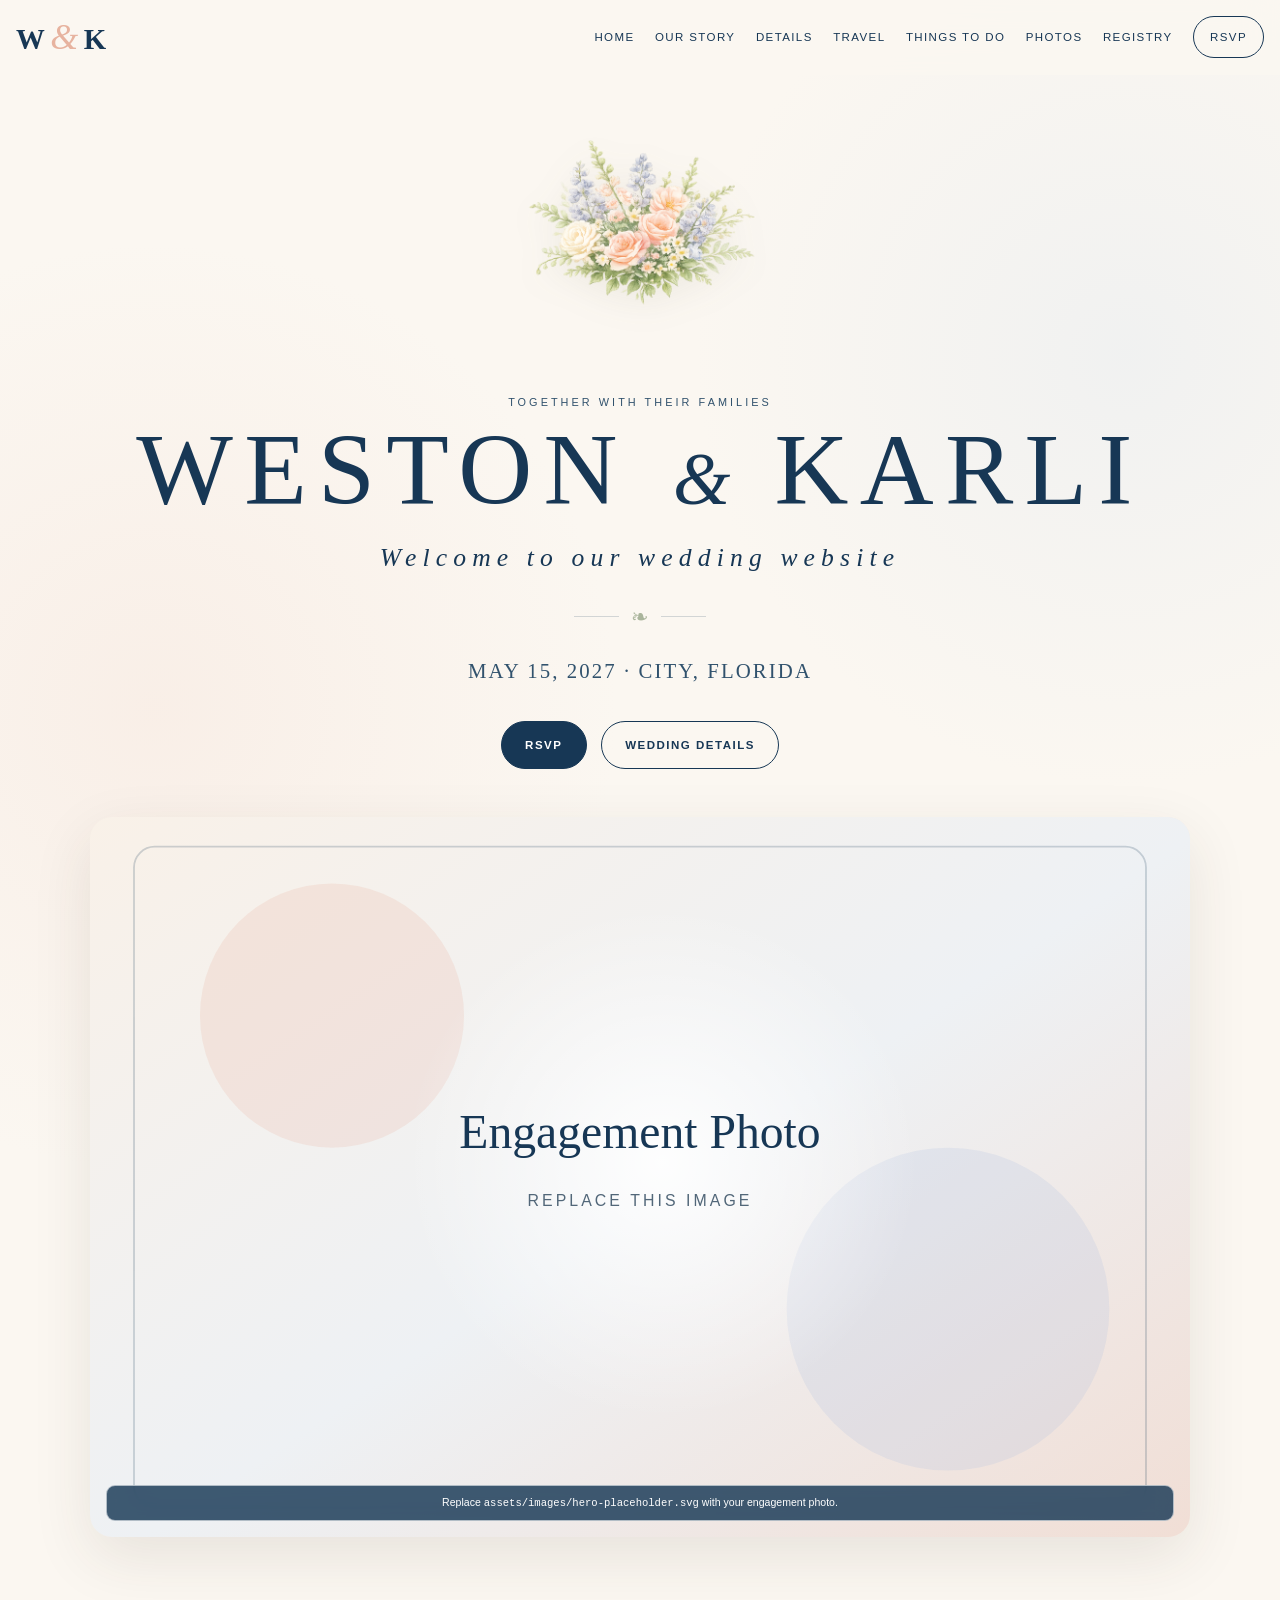
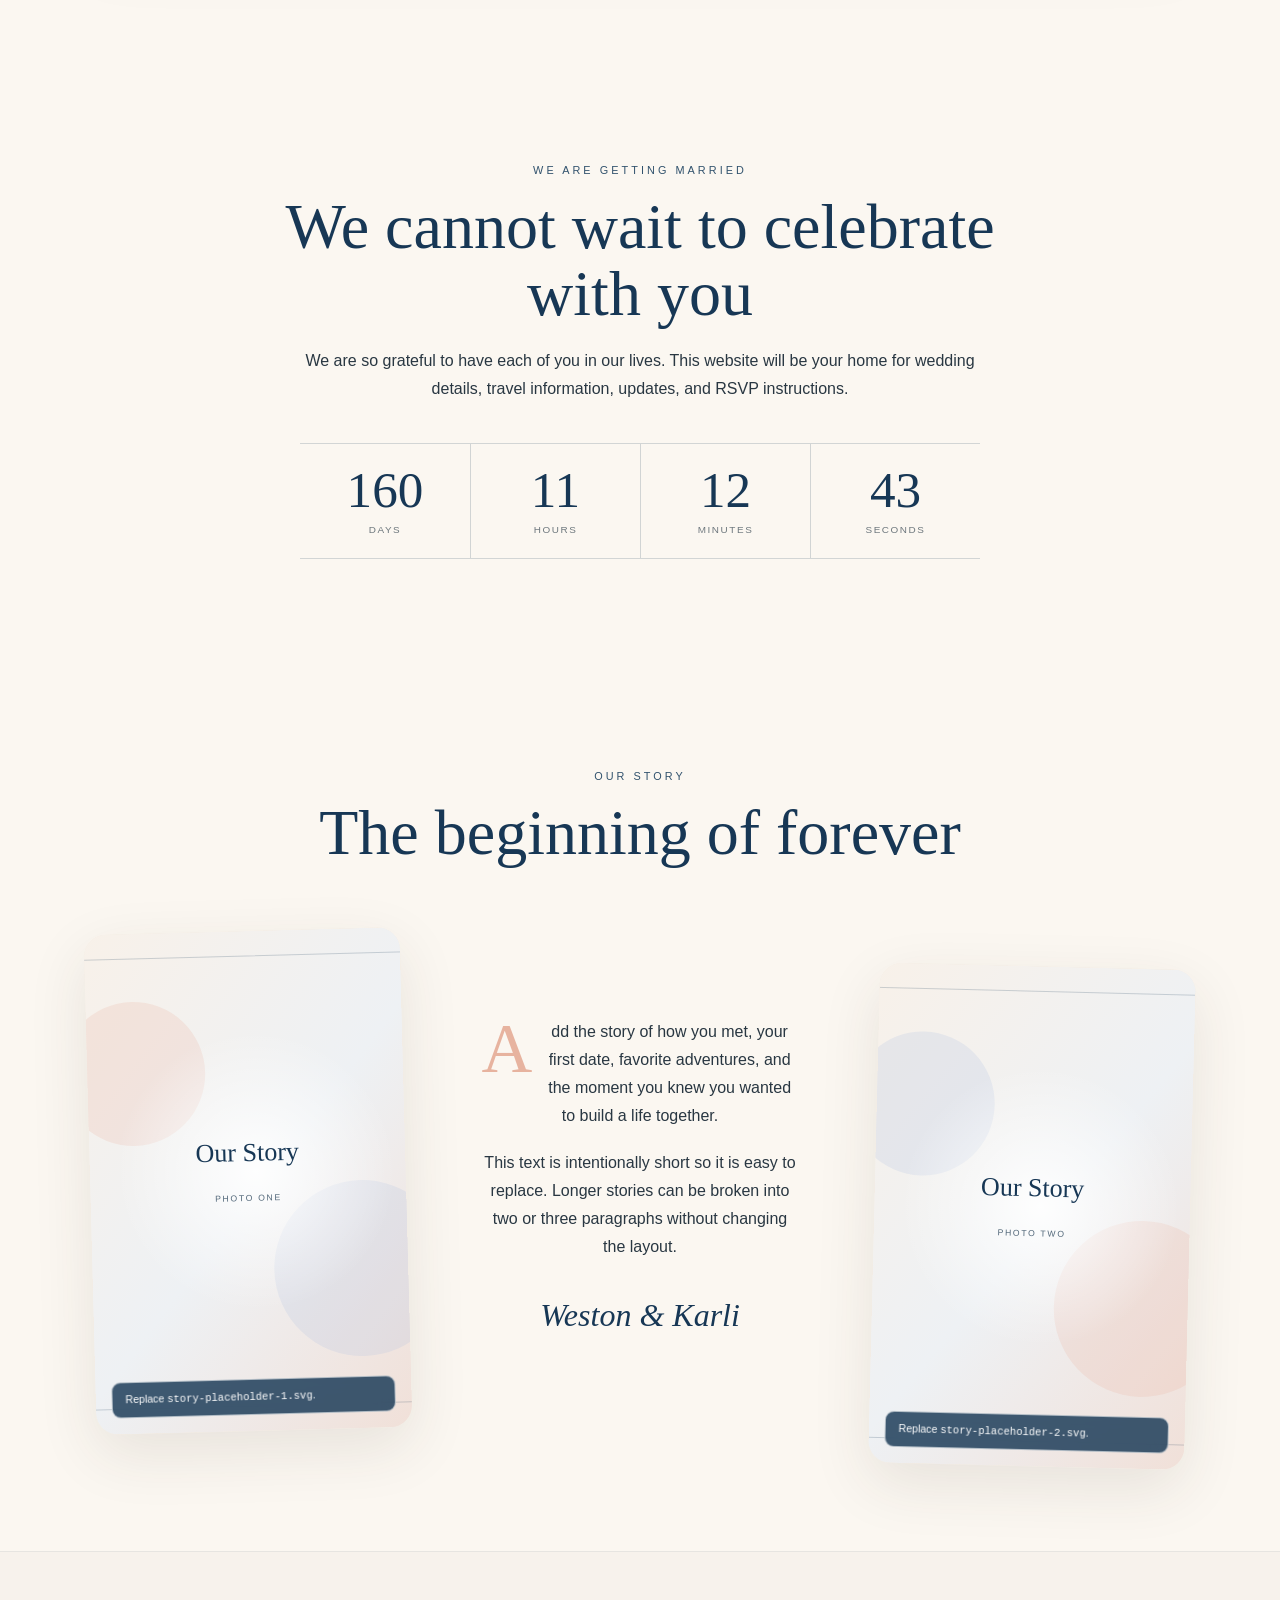
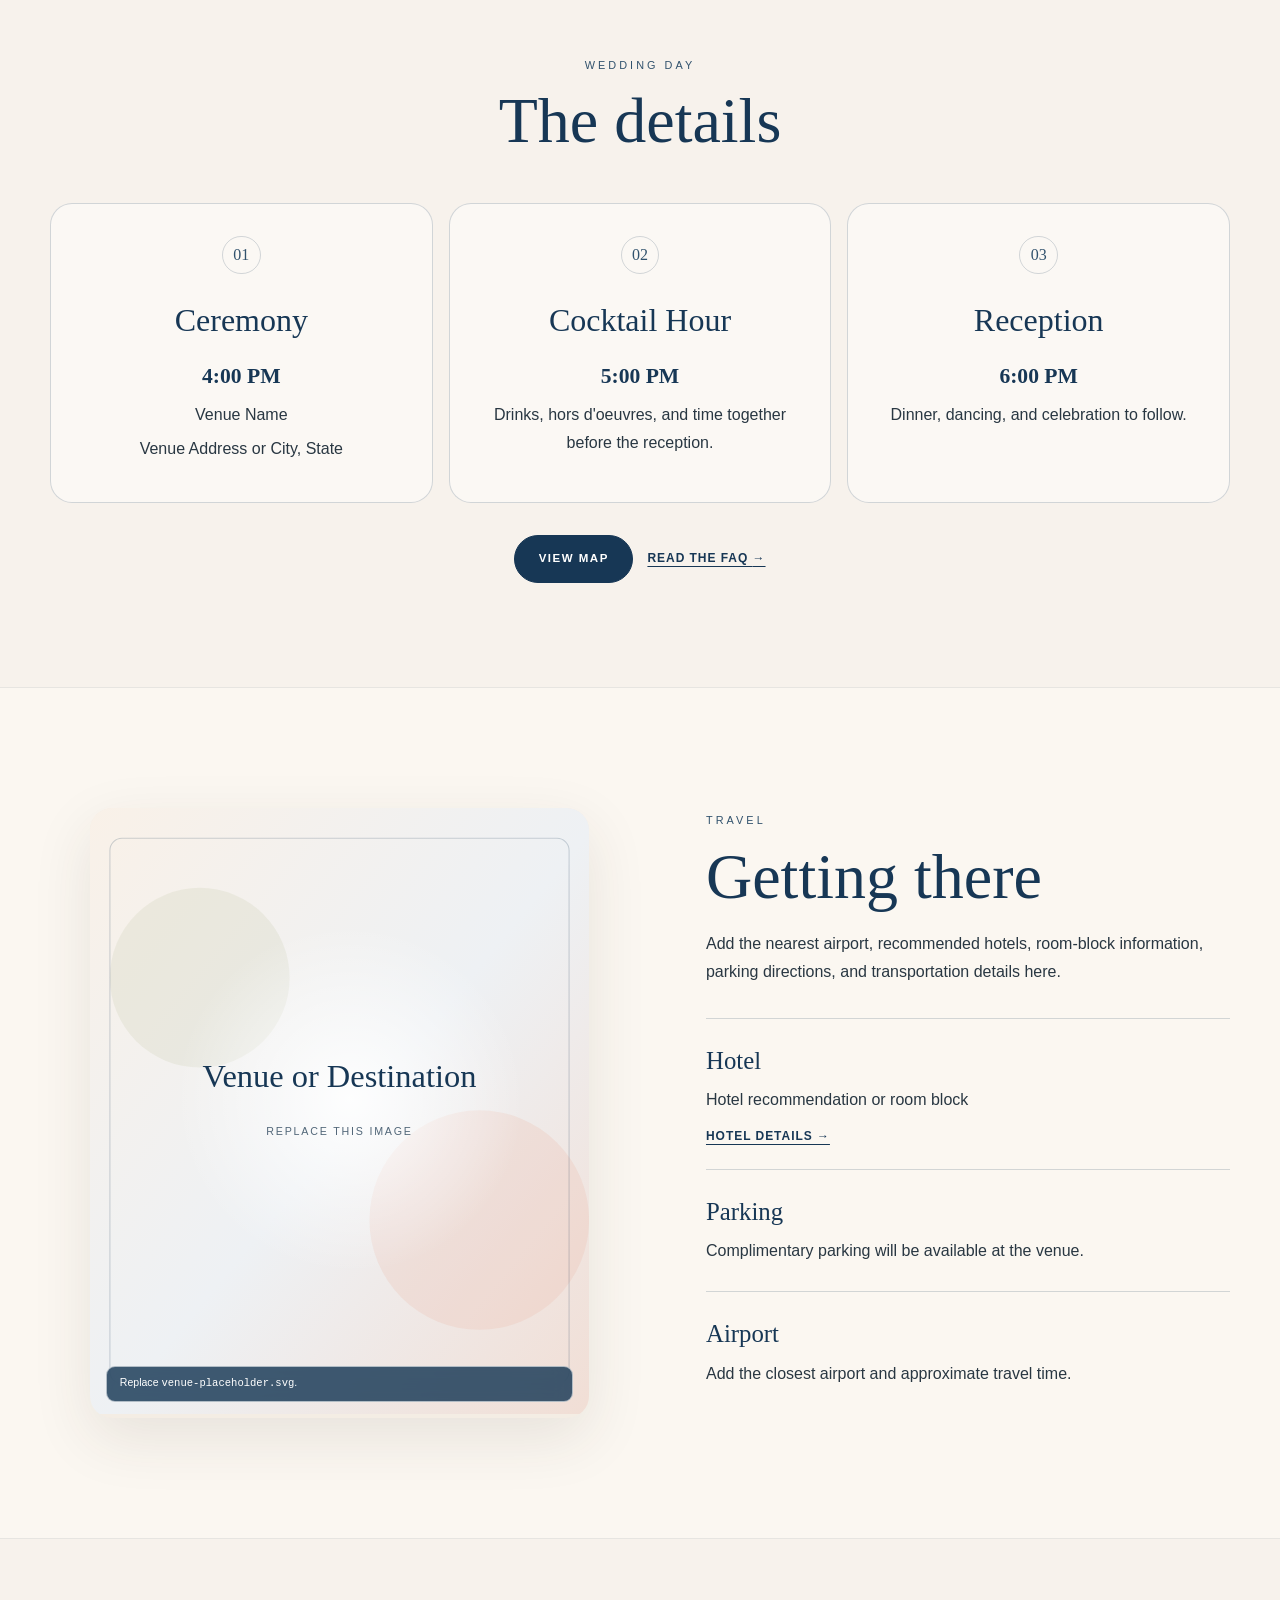
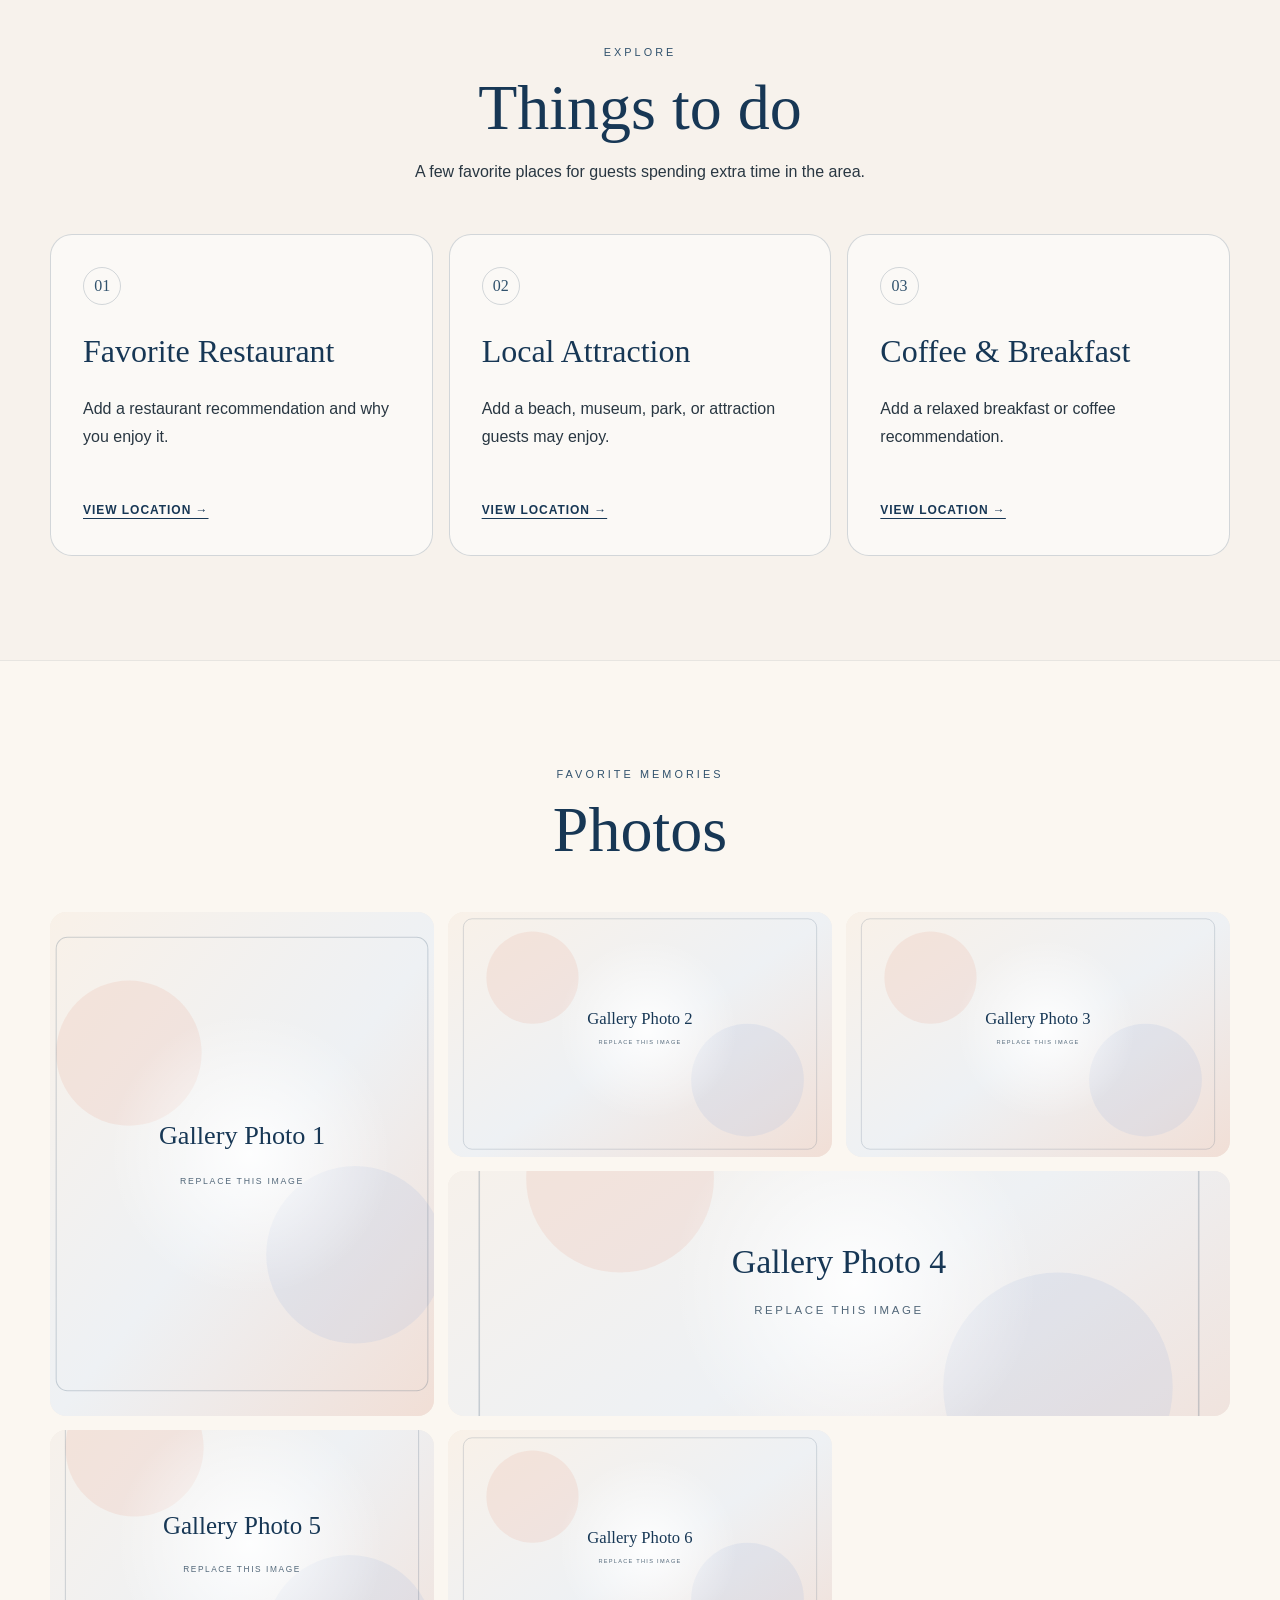
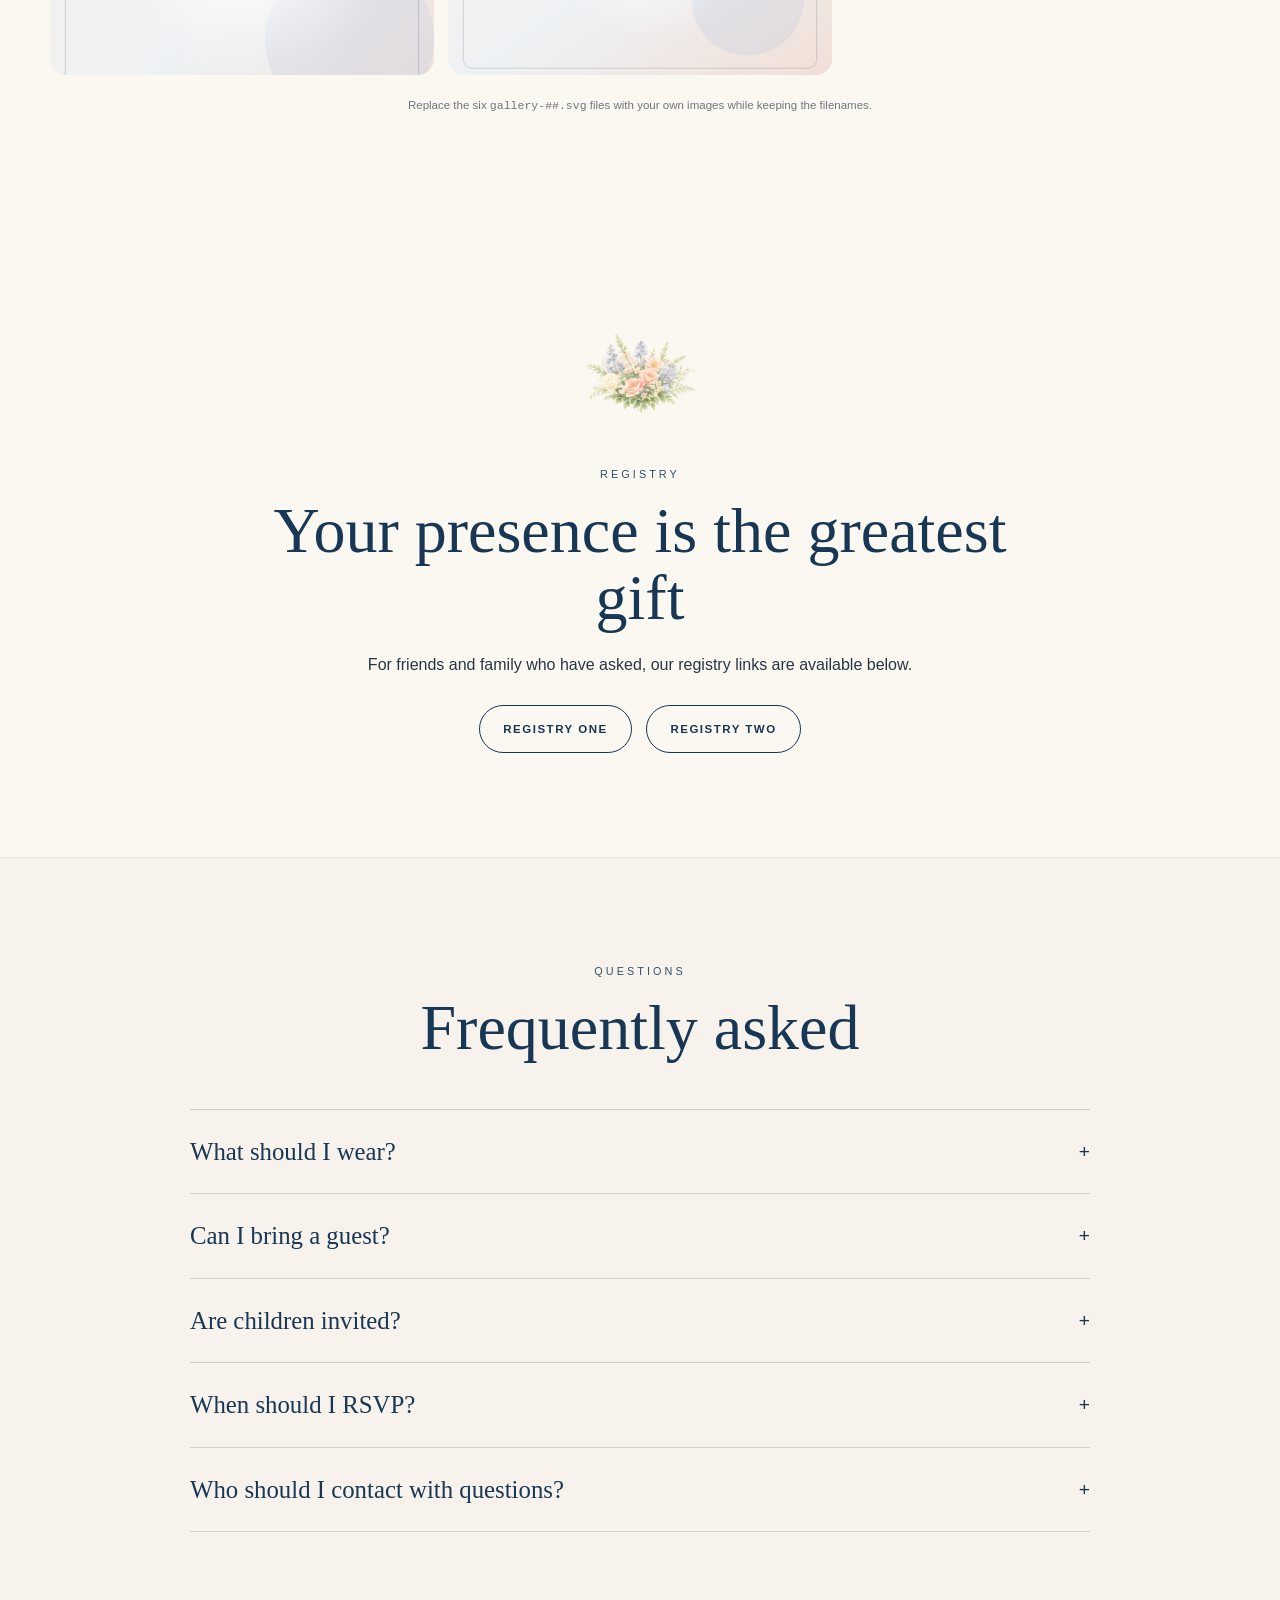
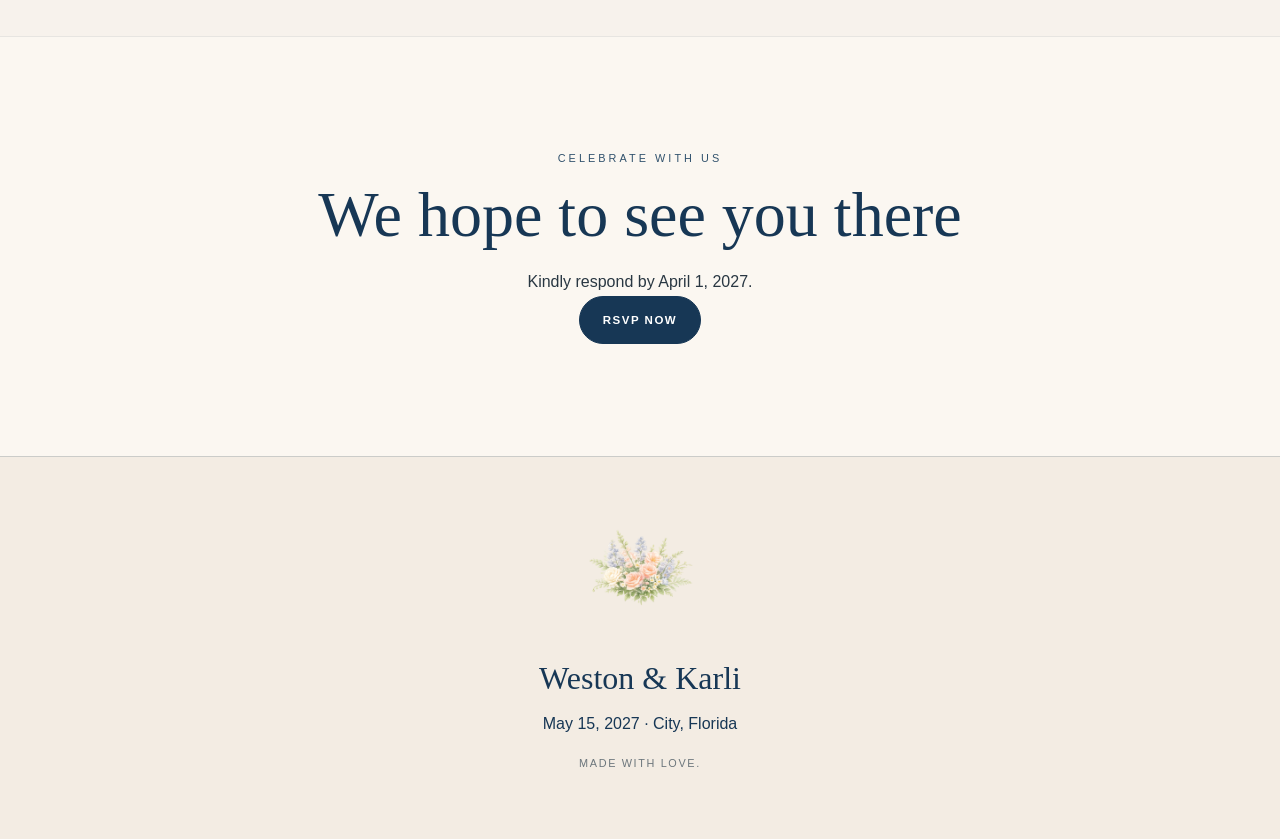
==== commit e6b55e51: "Add files via upload" ====
--- a/index.html
+++ b/index.html
@@ -34,9 +34,8 @@
         <a href="#travel">Travel</a>
         <a href="#things-to-do">Things To Do</a>
         <a href="#photos">Photos</a>
-        <a href="#wedding-party">Wedding Party</a>
         <a href="#registry">Registry</a>
-        <a class="nav-rsvp" href="rsvp.html">RSVP</a>
+        <a class="nav-rsvp" data-rsvp-link href="#" target="_blank" rel="noopener">RSVP</a>
       </nav>
     </div>
   </header>
@@ -56,7 +55,7 @@
       <p class="hero-date"><span data-wedding-date-display>Month Day, Year</span> · <span data-wedding-city>City, State</span></p>
 
       <div class="hero-actions">
-        <a class="button button-primary" href="rsvp.html">RSVP</a>
+        <a class="button button-primary" data-rsvp-link href="#" target="_blank" rel="noopener">RSVP</a>
         <a class="button button-secondary" href="#details">Wedding Details</a>
       </div>
 
@@ -232,38 +231,6 @@
       <p class="setup-note">Replace the six <code>gallery-##.svg</code> files with your own images while keeping the filenames.</p>
     </section>
 
-    <section class="wedding-party section-tinted" id="wedding-party" aria-labelledby="party-title">
-      <div class="section-shell">
-        <div class="section-heading reveal">
-          <p class="eyebrow">By Our Side</p>
-          <h2 id="party-title">Wedding party</h2>
-        </div>
-
-        <div class="party-grid">
-          <article class="party-card reveal">
-            <img src="assets/images/party-placeholder-1.svg" alt="Wedding party member placeholder">
-            <h3>Person's Name</h3>
-            <p>Maid of Honor</p>
-          </article>
-          <article class="party-card reveal">
-            <img src="assets/images/party-placeholder-2.svg" alt="Wedding party member placeholder">
-            <h3>Person's Name</h3>
-            <p>Best Man</p>
-          </article>
-          <article class="party-card reveal">
-            <img src="assets/images/party-placeholder-3.svg" alt="Wedding party member placeholder">
-            <h3>Person's Name</h3>
-            <p>Bridesmaid</p>
-          </article>
-          <article class="party-card reveal">
-            <img src="assets/images/party-placeholder-4.svg" alt="Wedding party member placeholder">
-            <h3>Person's Name</h3>
-            <p>Groomsman</p>
-          </article>
-        </div>
-      </div>
-    </section>
-
     <section class="registry section-shell narrow reveal" id="registry" aria-labelledby="registry-title">
       <img class="small-bouquet" src="assets/images/bouquet-watercolor.png" alt="" aria-hidden="true">
       <p class="eyebrow">Registry</p>
@@ -315,7 +282,7 @@
       <p class="eyebrow">Celebrate With Us</p>
       <h2 id="final-title">We hope to see you there</h2>
       <p>Kindly respond by <span data-rsvp-deadline-display>Month Day, Year</span>.</p>
-      <a class="button button-primary" href="rsvp.html">RSVP Now</a>
+      <a class="button button-primary" data-rsvp-link href="#" target="_blank" rel="noopener">RSVP Now</a>
     </section>
   </main>
 
--- a/css/styles.css
+++ b/css/styles.css
@@ -526,8 +526,7 @@
 
 .detail-card h3,
 .place-card h3,
-.info-list h3,
-.party-card h3 {
+.info-list h3 {
   margin: 1.1rem 0 0.65rem;
   color: var(--navy);
   font-family: var(--serif);
@@ -647,36 +646,6 @@
   text-align: center;
 }
 
-.party-grid {
-  display: grid;
-  grid-template-columns: repeat(4, 1fr);
-  gap: 1.2rem;
-}
-
-.party-card {
-  text-align: center;
-}
-
-.party-card img {
-  width: 100%;
-  aspect-ratio: 4 / 5;
-  object-fit: cover;
-  border-radius: 999px 999px 18px 18px;
-  box-shadow: 0 16px 38px rgba(55, 48, 42, 0.08);
-}
-
-.party-card h3 {
-  margin-bottom: 0;
-  font-size: 1.8rem;
-}
-
-.party-card p {
-  margin: 0;
-  color: var(--muted);
-  font-size: 0.68rem;
-  letter-spacing: 0.14em;
-  text-transform: uppercase;
-}
 
 .small-bouquet {
   width: 180px;
@@ -1174,10 +1143,6 @@
   .travel-photo {
     min-height: 480px;
   }
-
-  .party-grid {
-    grid-template-columns: repeat(2, 1fr);
-  }
 }
 
 @media (max-width: 650px) {
@@ -1276,15 +1241,6 @@
 
   .countdown div:nth-child(4) {
     border-top: 1px solid var(--line);
-  }
-
-  .party-grid {
-    grid-template-columns: 1fr;
-  }
-
-  .party-card {
-    max-width: 300px;
-    margin-inline: auto;
   }
 
   .gallery {
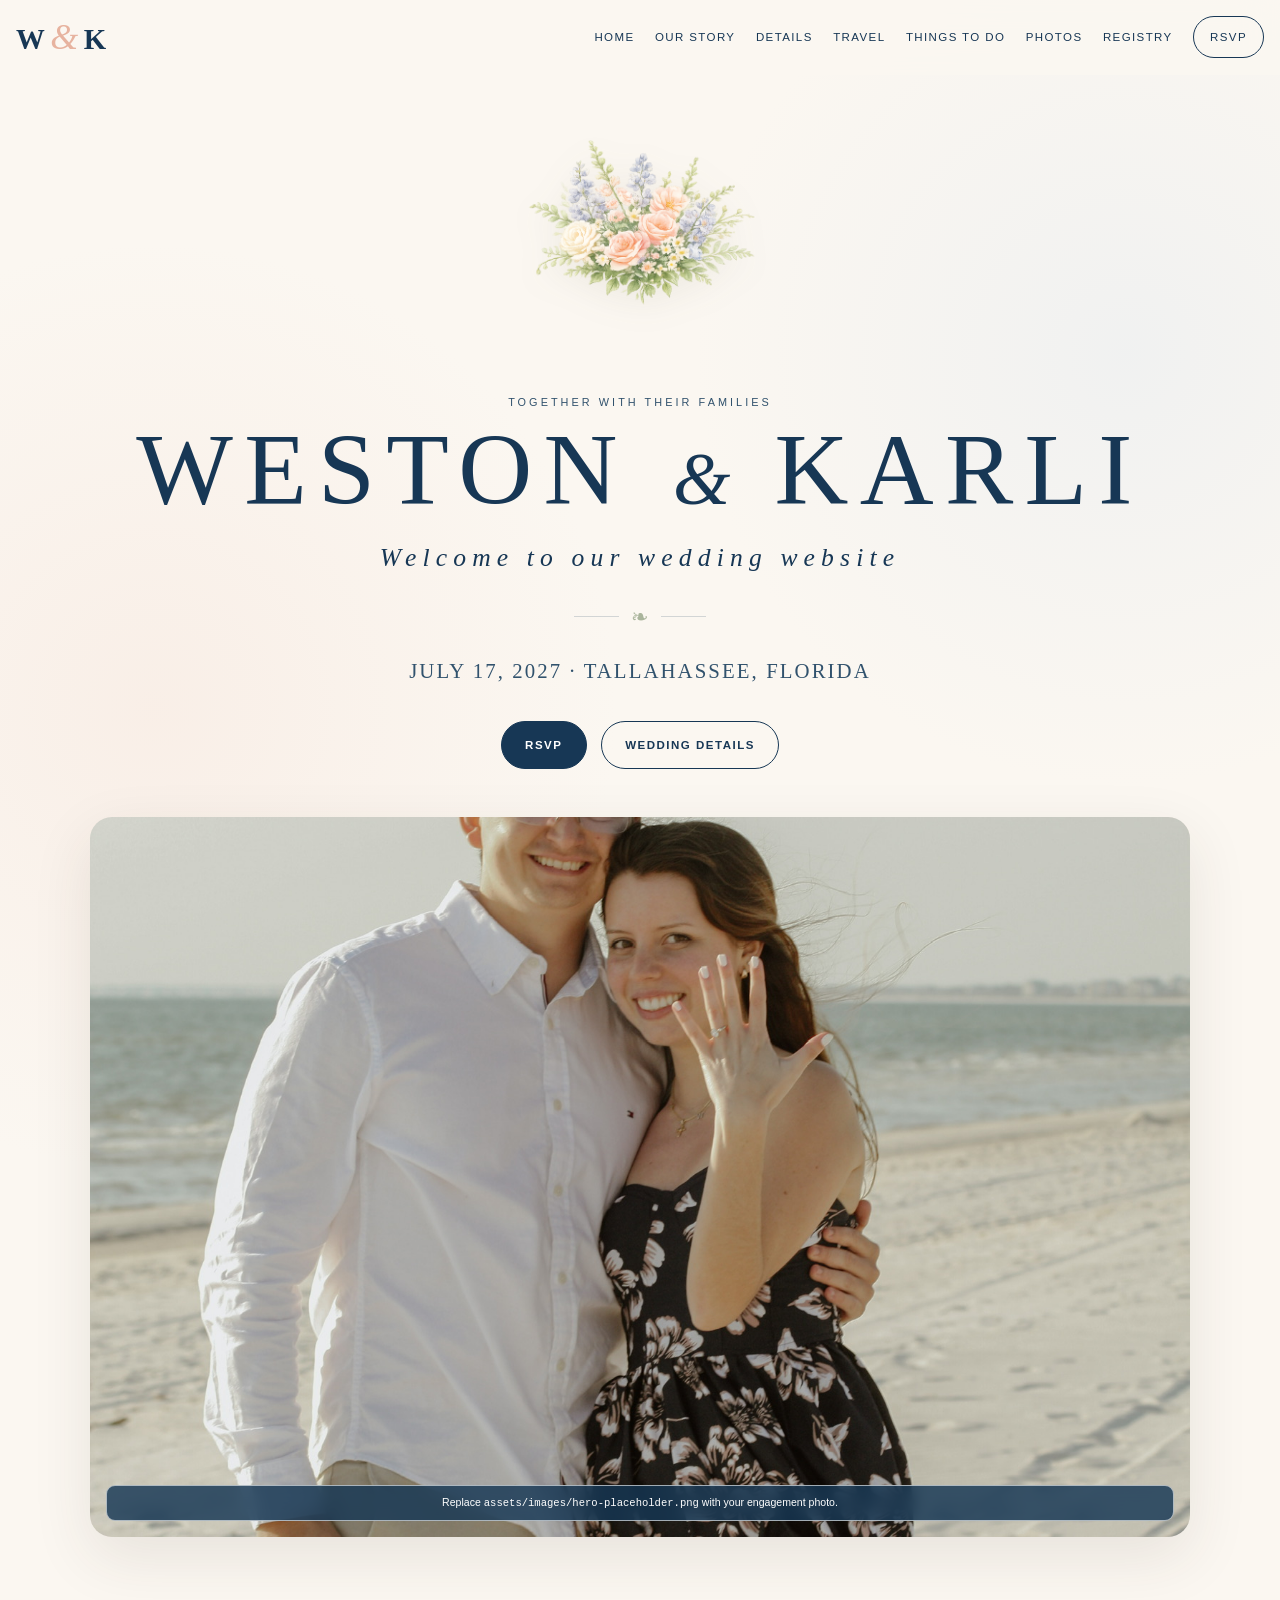
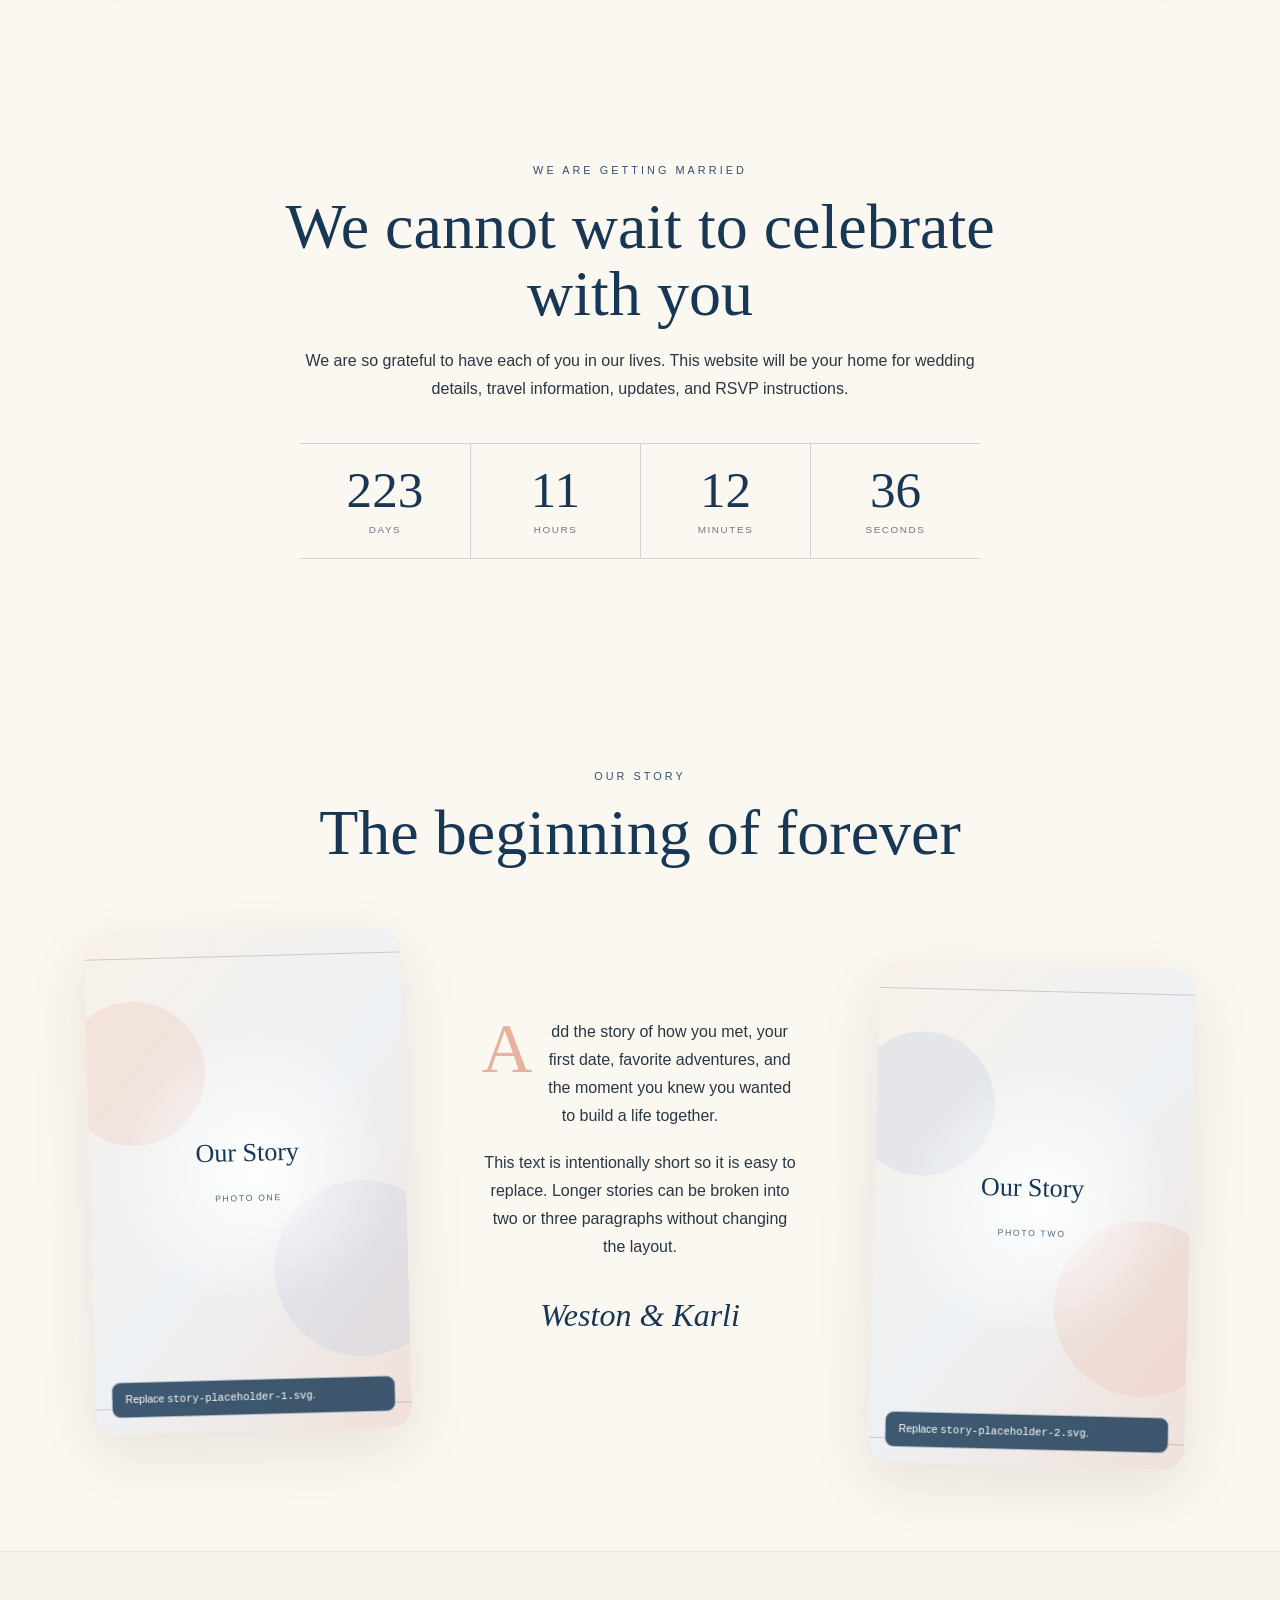
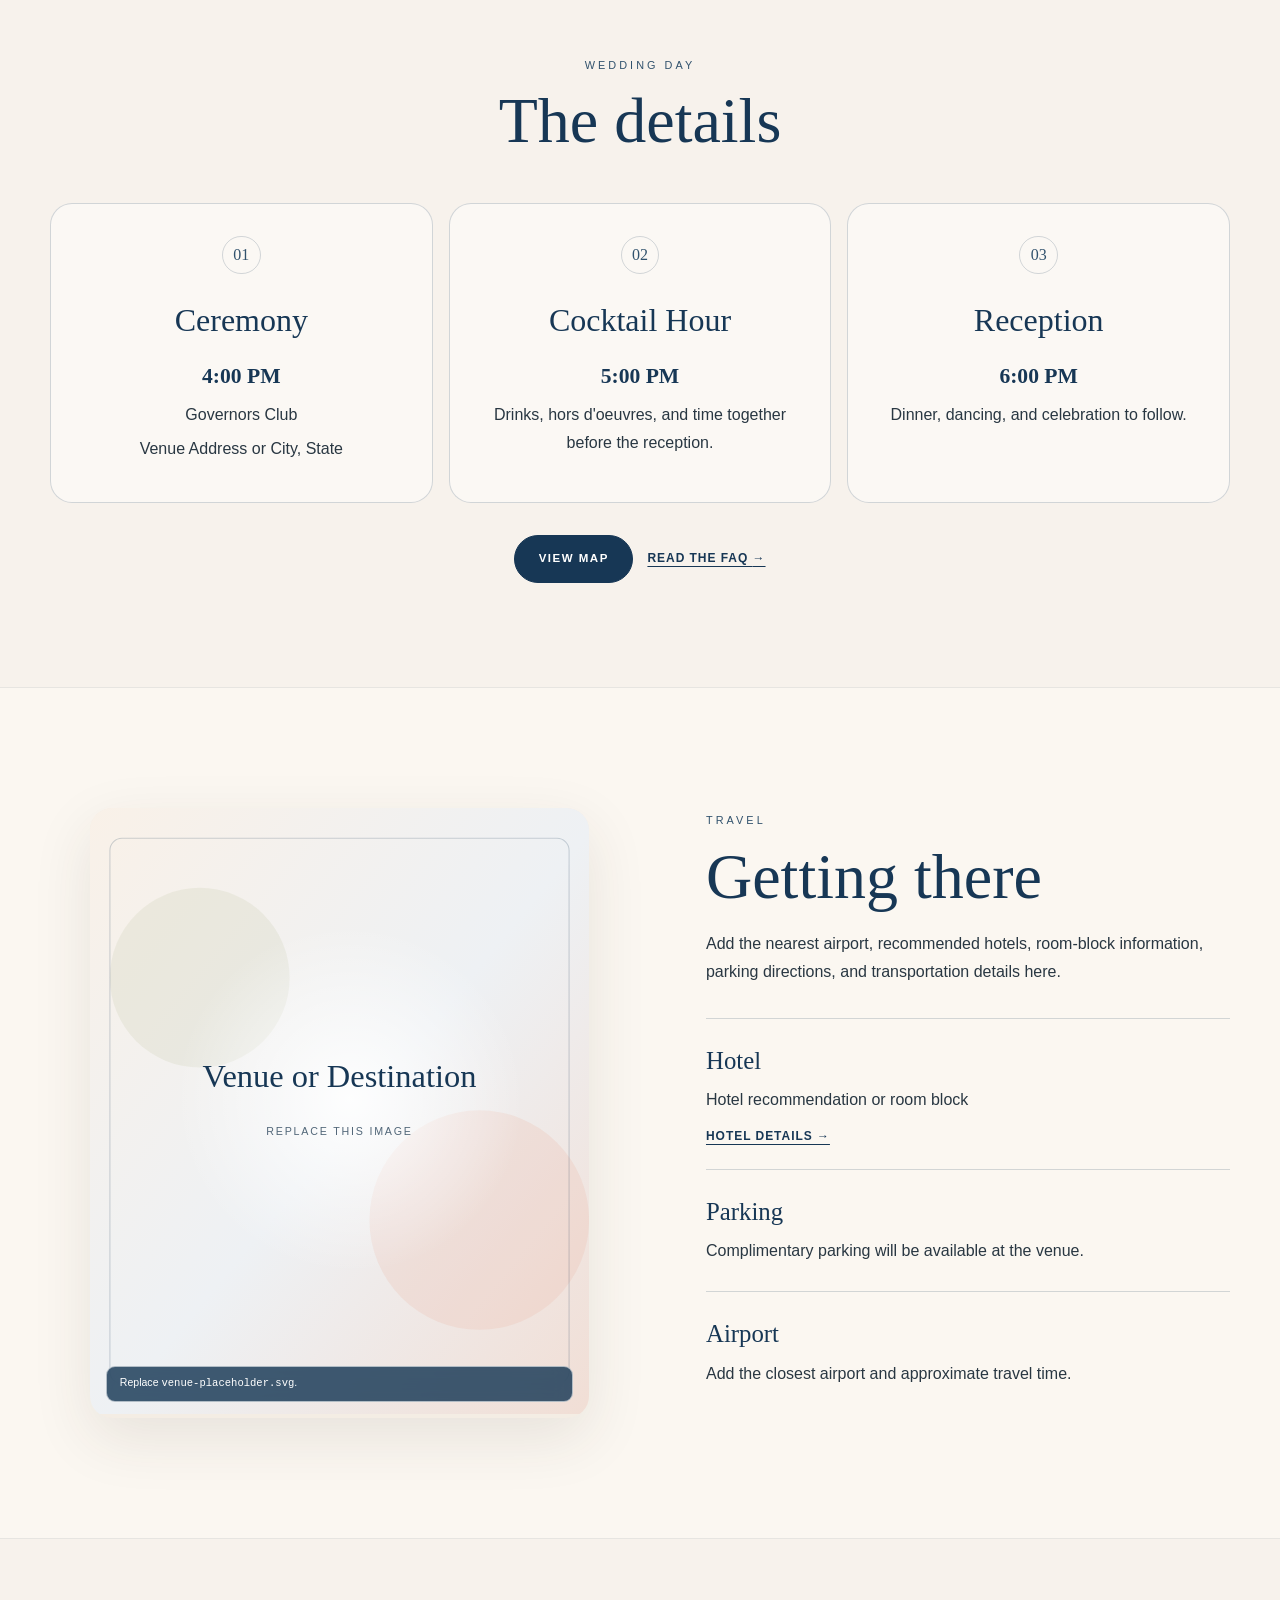
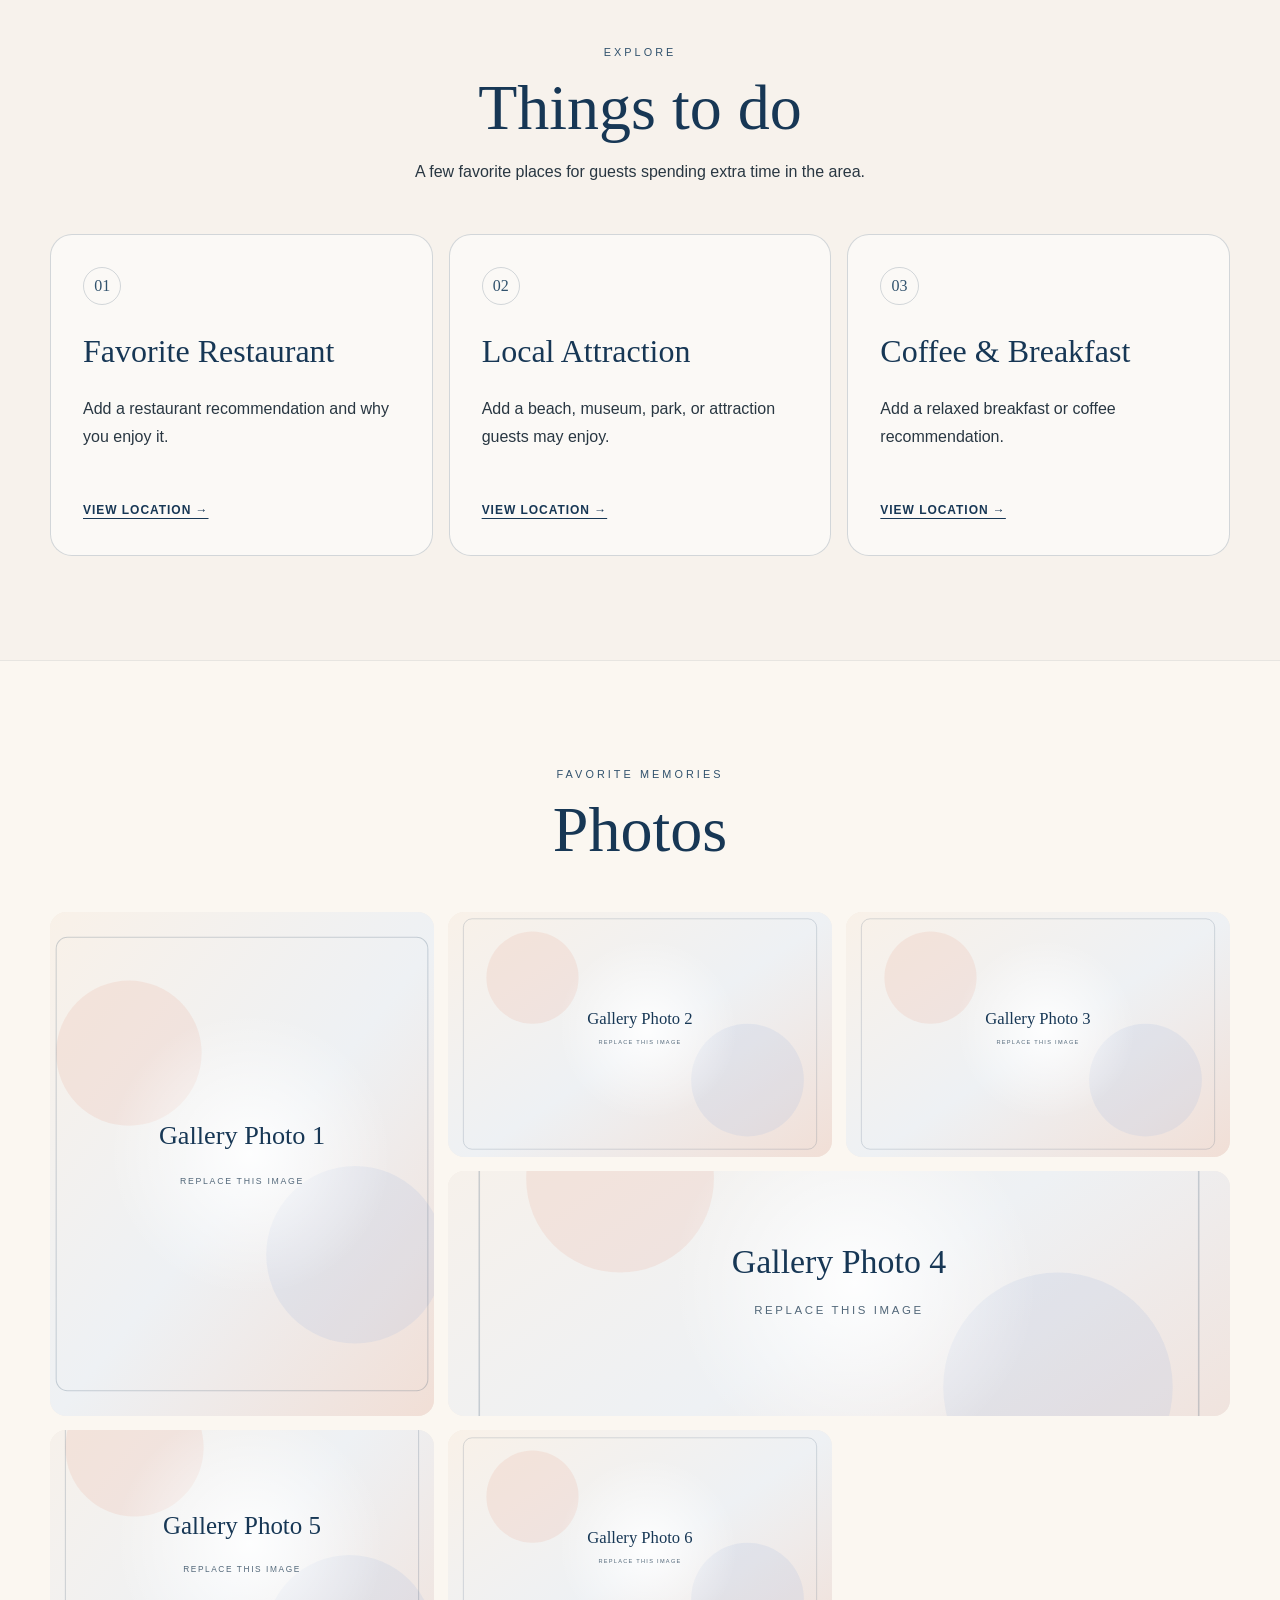
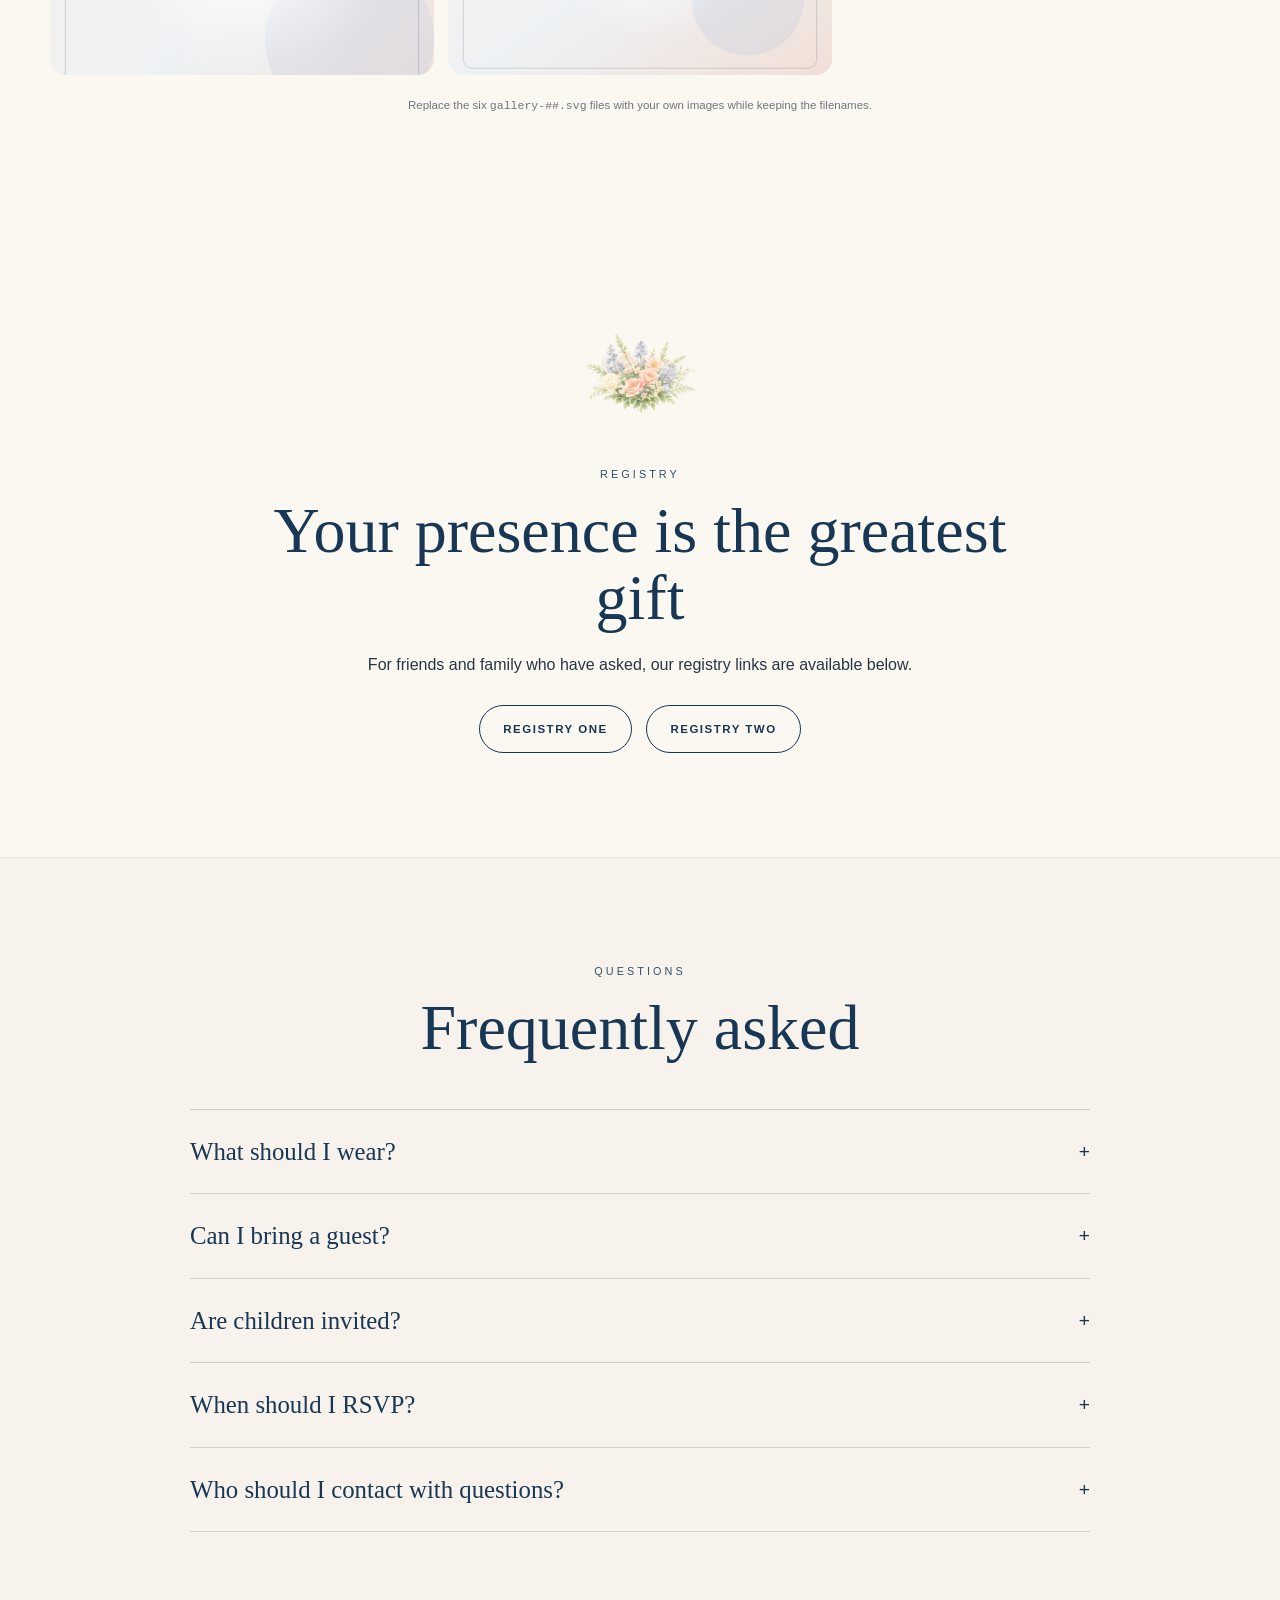
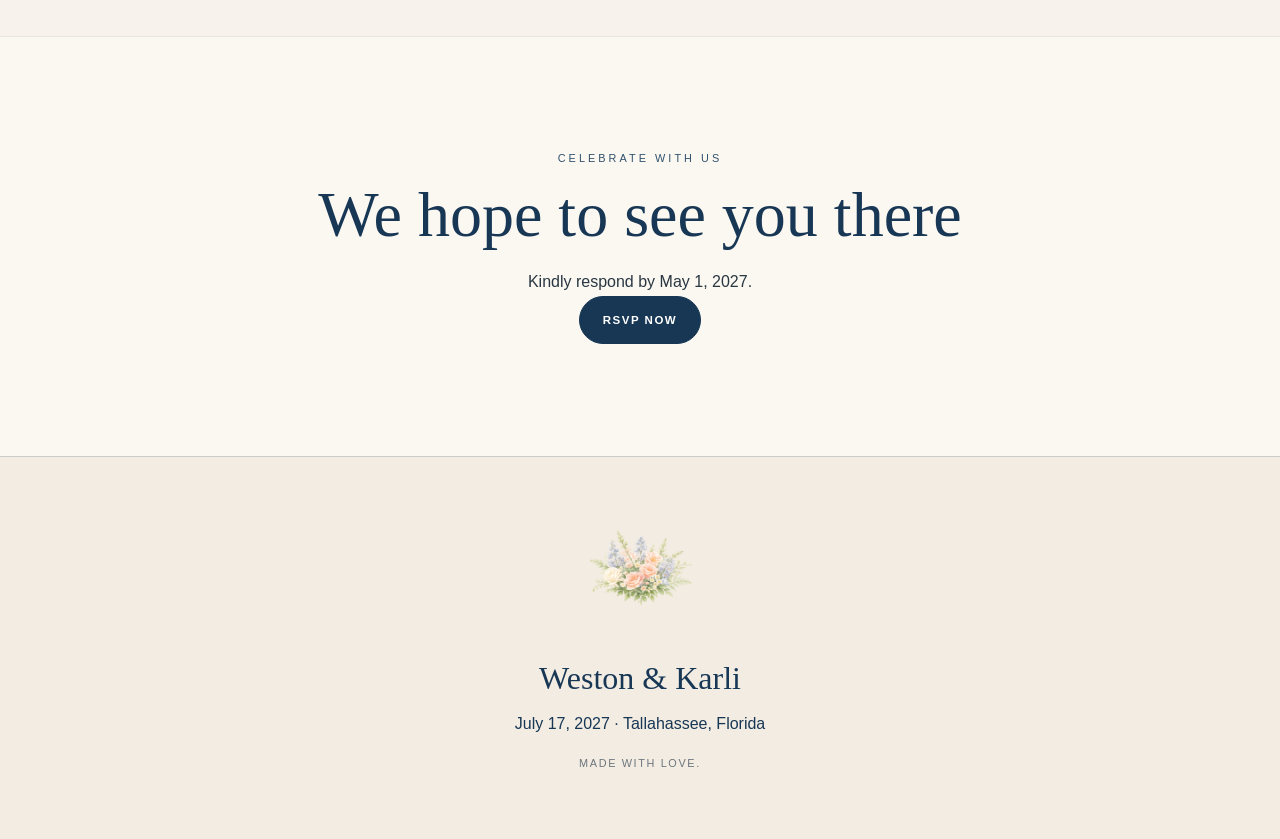
==== commit cdc2fc67: "Update index.html" ====
--- a/index.html
+++ b/index.html
@@ -60,8 +60,8 @@
       </div>
 
       <figure class="hero-photo card-photo">
-        <img src="assets/images/hero-placeholder.svg" alt="Placeholder for Weston and Karli's engagement photo">
-        <figcaption class="setup-caption">Replace <code>assets/images/hero-placeholder.svg</code> with your engagement photo.</figcaption>
+        <img src="assets/images/hero-placeholder.png" alt="Placeholder for Weston and Karli's engagement photo">
+        <figcaption class="setup-caption">Replace <code>assets/images/hero-placeholder.png</code> with your engagement photo.</figcaption>
       </figure>
     </section>
 
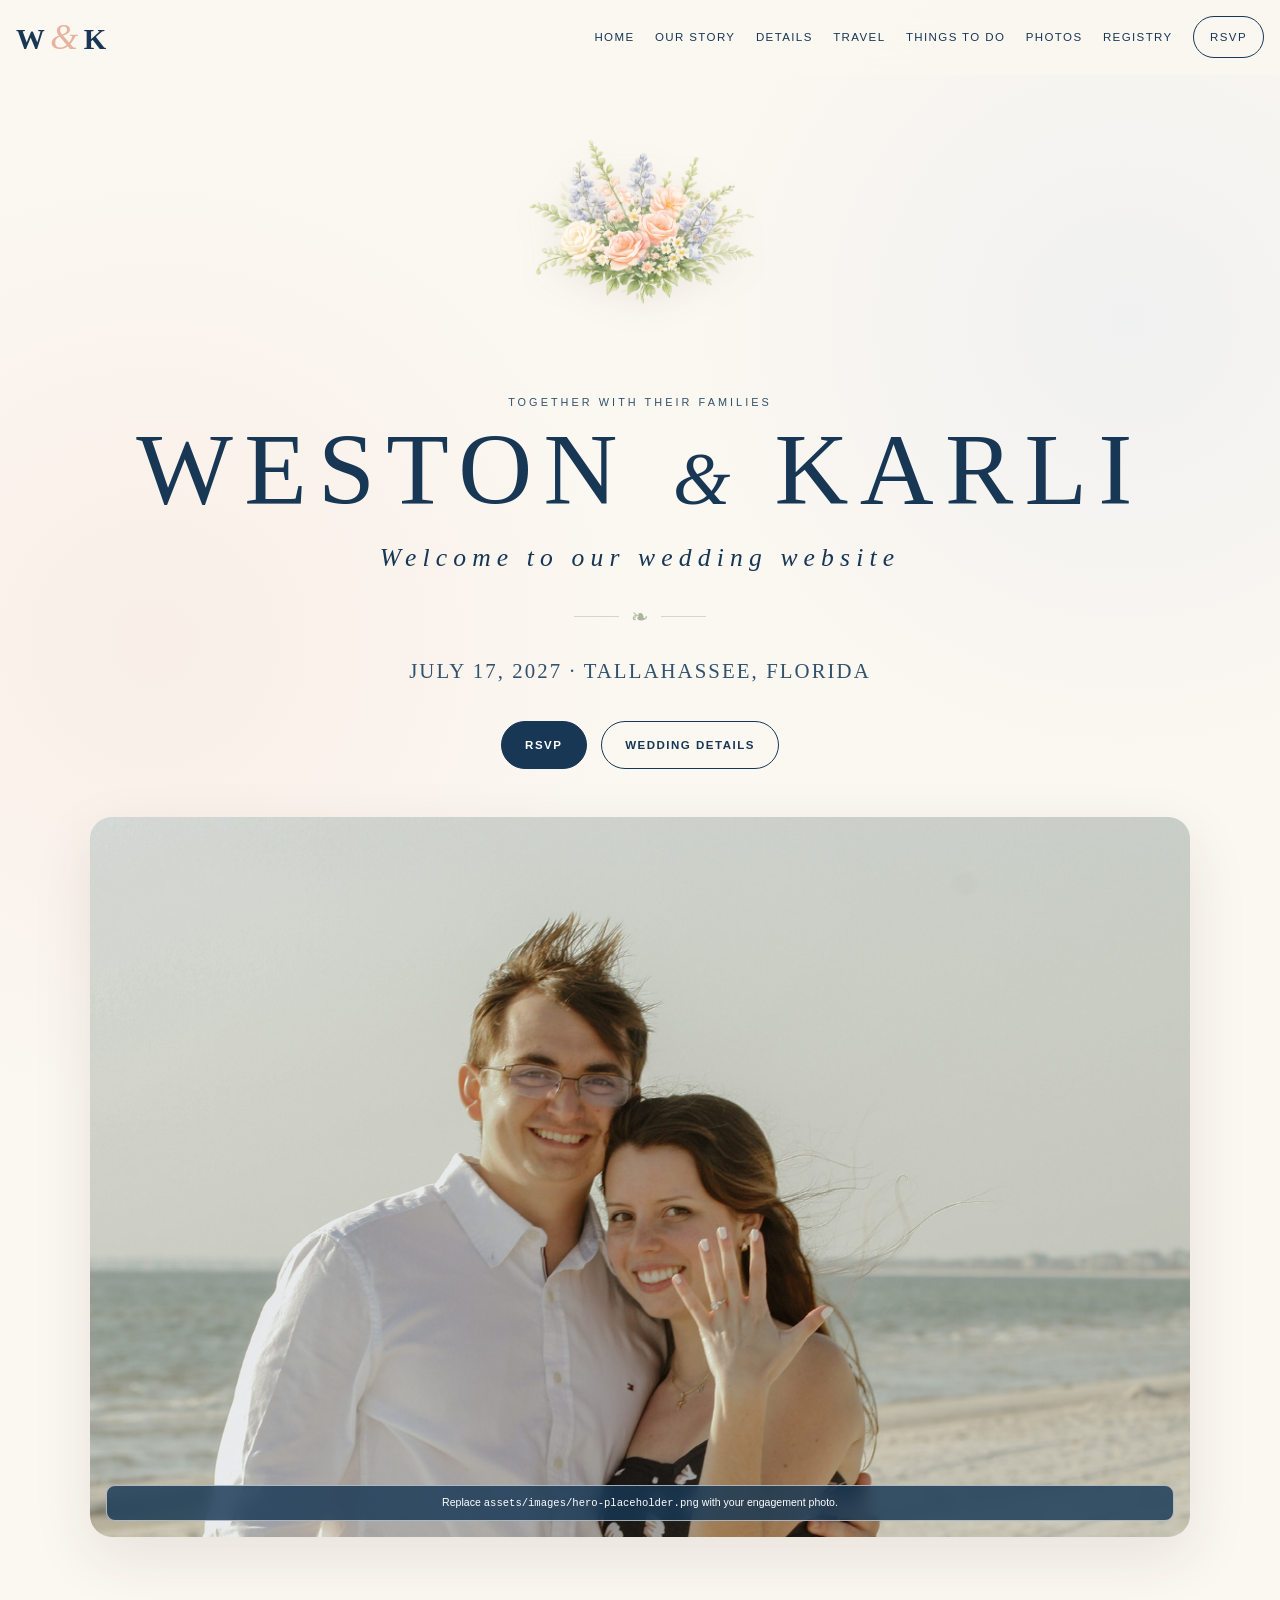
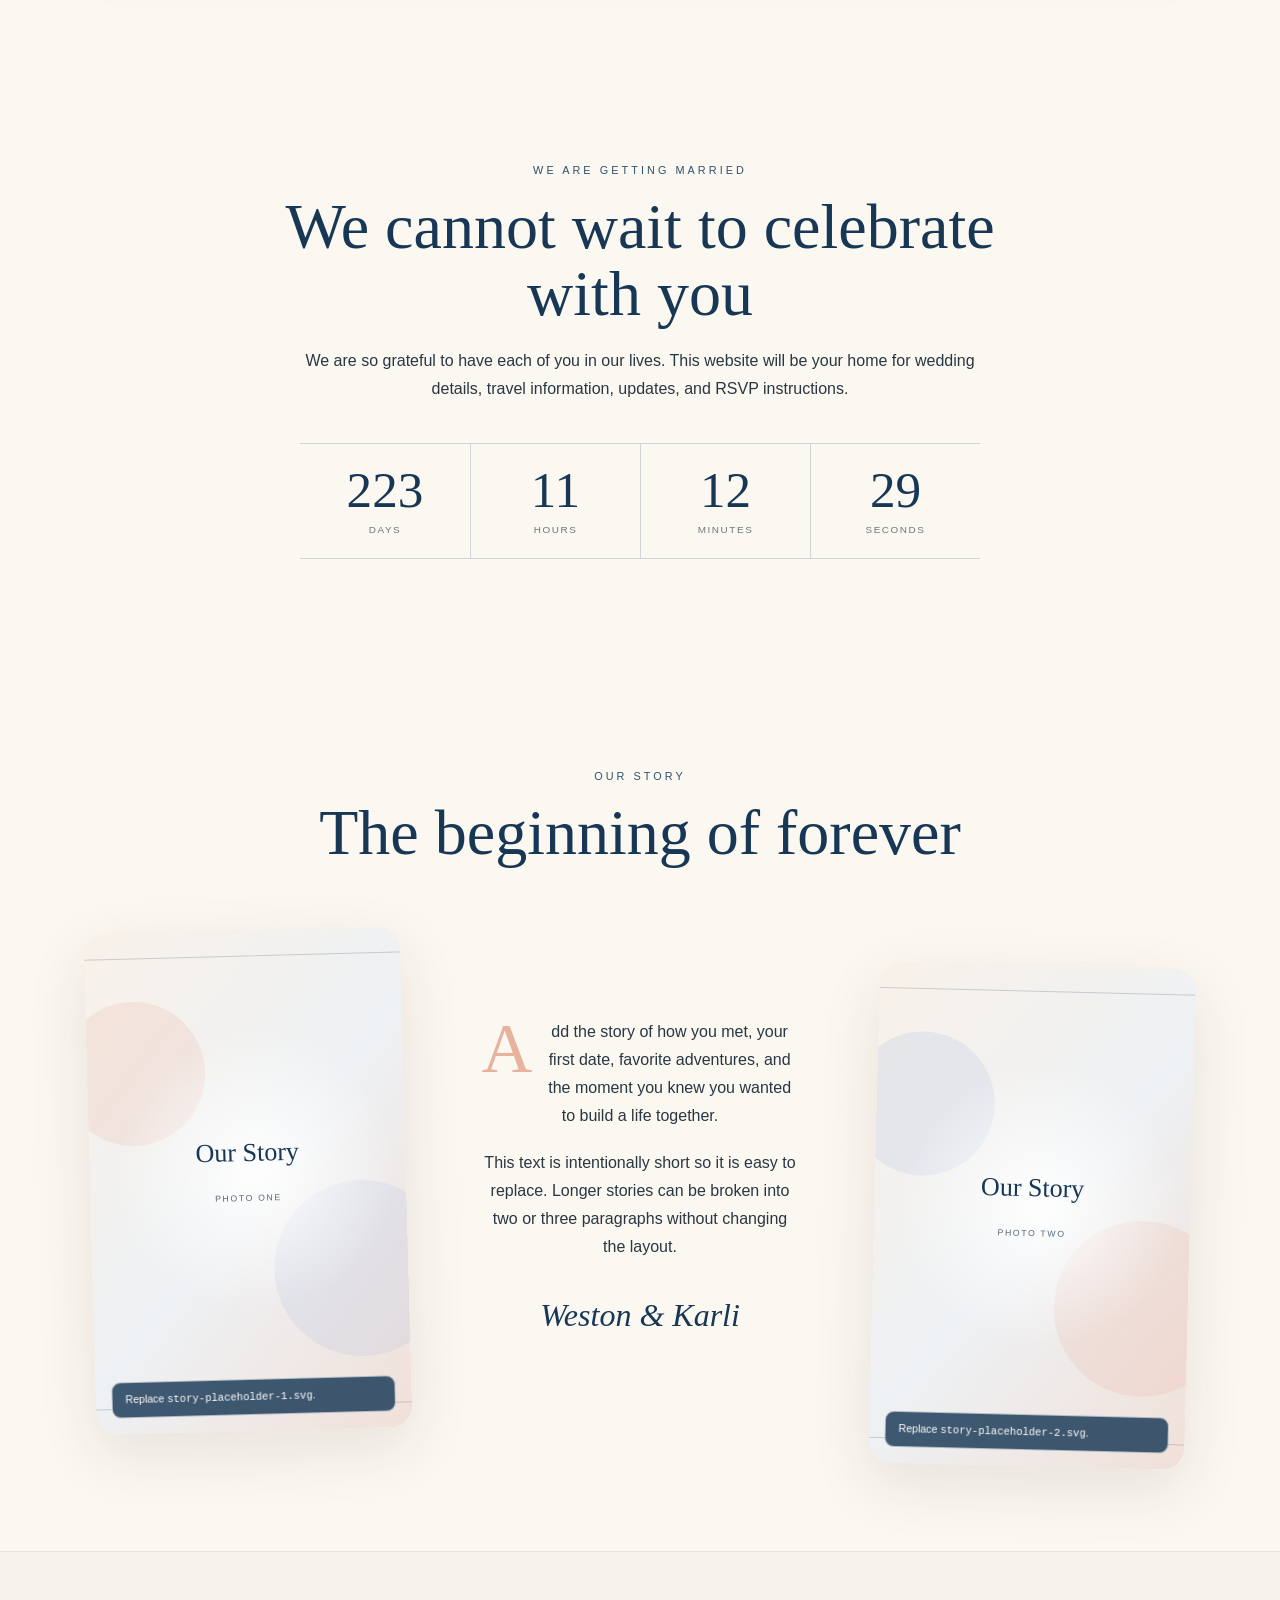
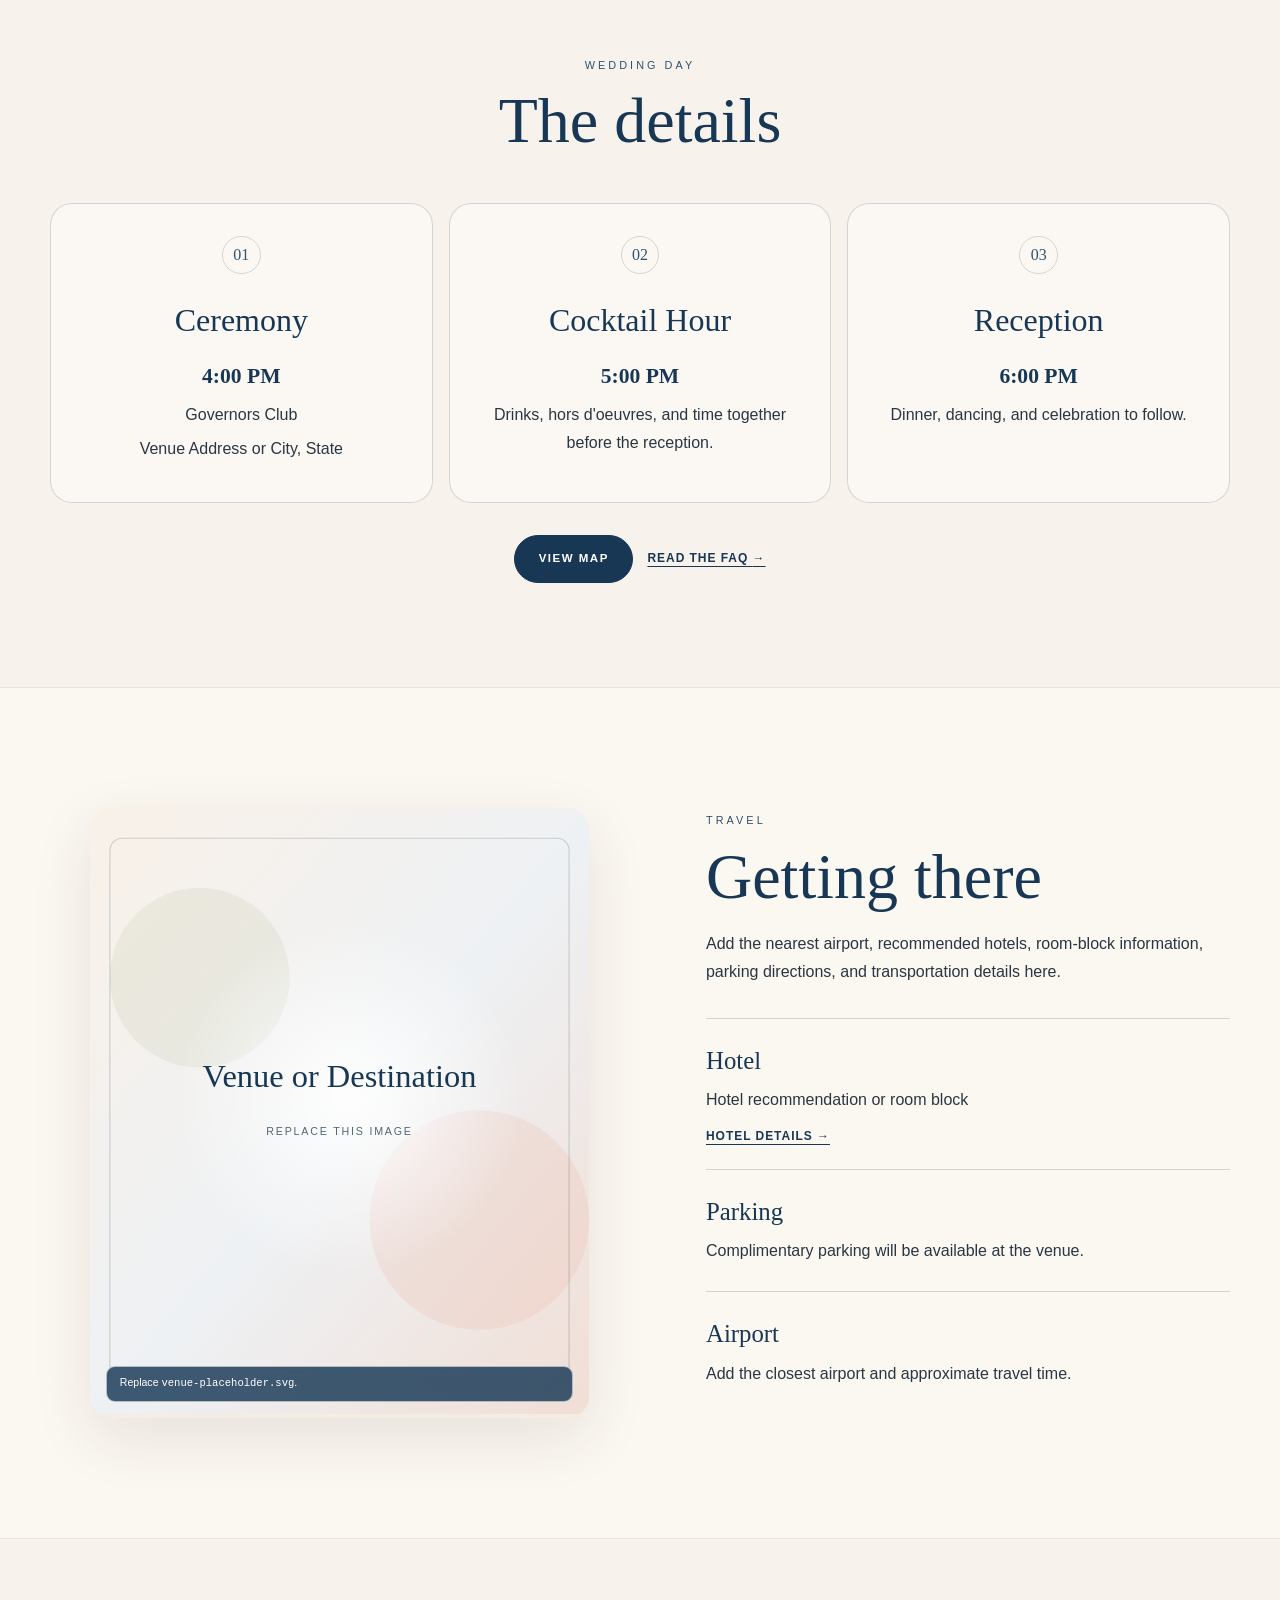
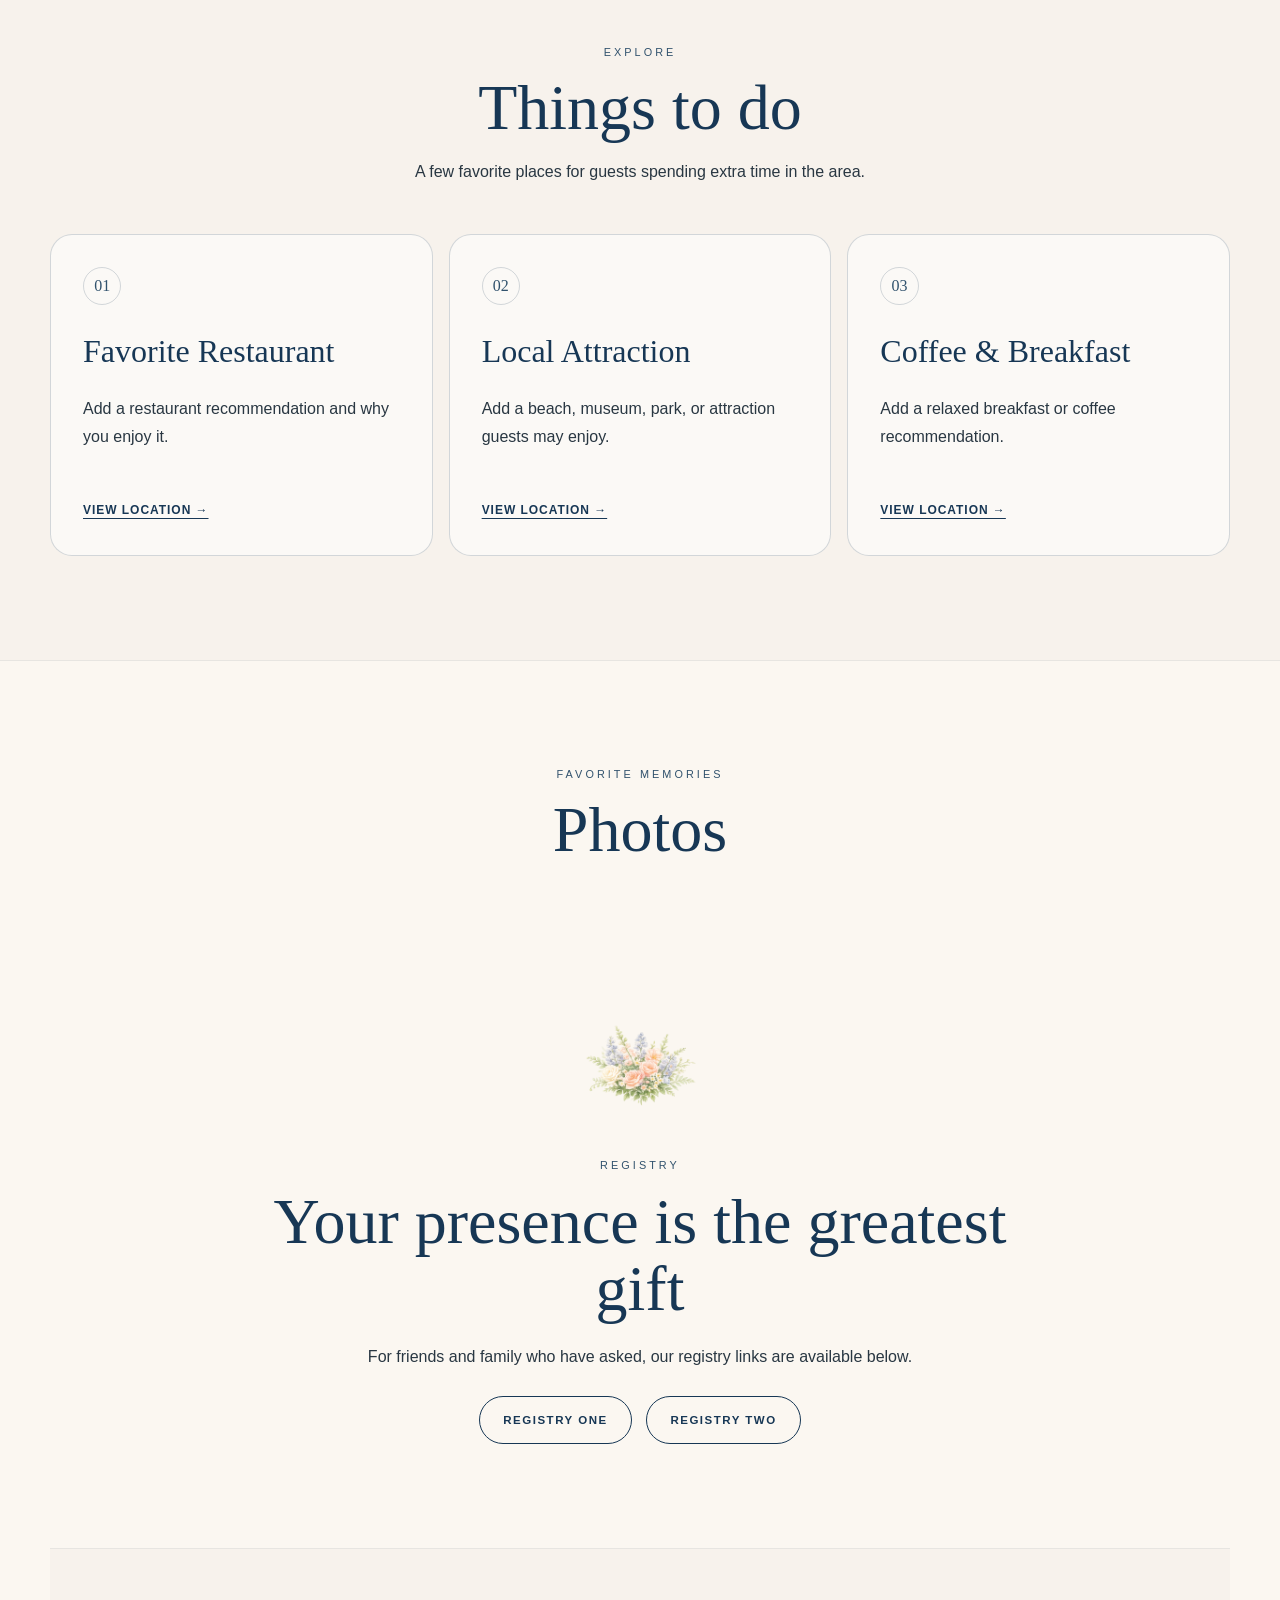
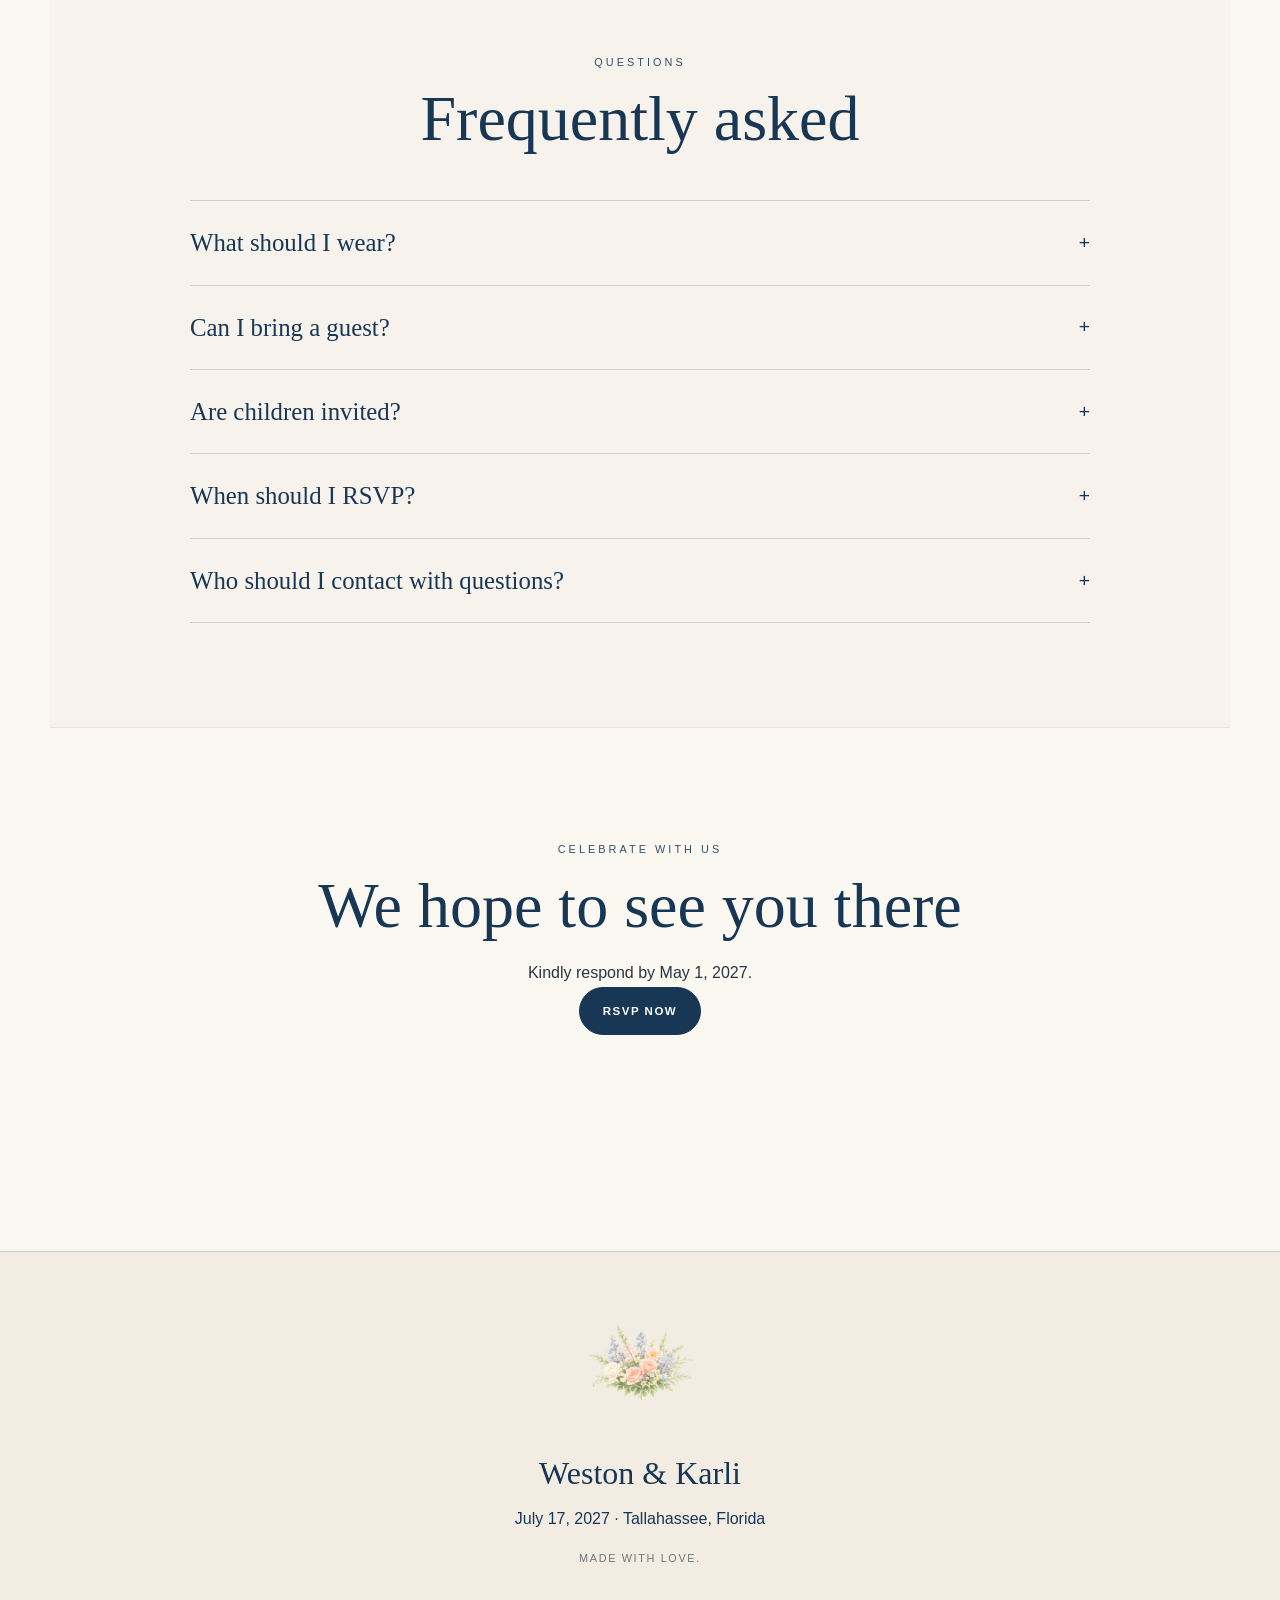
==== commit f0111305: "Update index.html" ====
--- a/index.html
+++ b/index.html
@@ -220,17 +220,6 @@
         <h2 id="photos-title">Photos</h2>
       </div>
 
-      <div class="gallery">
-        <figure class="gallery-item gallery-tall reveal"><img src="assets/images/gallery-01.svg" alt="Photo placeholder one"></figure>
-        <figure class="gallery-item reveal"><img src="assets/images/gallery-02.svg" alt="Photo placeholder two"></figure>
-        <figure class="gallery-item reveal"><img src="assets/images/gallery-03.svg" alt="Photo placeholder three"></figure>
-        <figure class="gallery-item gallery-wide reveal"><img src="assets/images/gallery-04.svg" alt="Photo placeholder four"></figure>
-        <figure class="gallery-item reveal"><img src="assets/images/gallery-05.svg" alt="Photo placeholder five"></figure>
-        <figure class="gallery-item reveal"><img src="assets/images/gallery-06.svg" alt="Photo placeholder six"></figure>
-      </div>
-      <p class="setup-note">Replace the six <code>gallery-##.svg</code> files with your own images while keeping the filenames.</p>
-    </section>
-
     <section class="registry section-shell narrow reveal" id="registry" aria-labelledby="registry-title">
       <img class="small-bouquet" src="assets/images/bouquet-watercolor.png" alt="" aria-hidden="true">
       <p class="eyebrow">Registry</p>
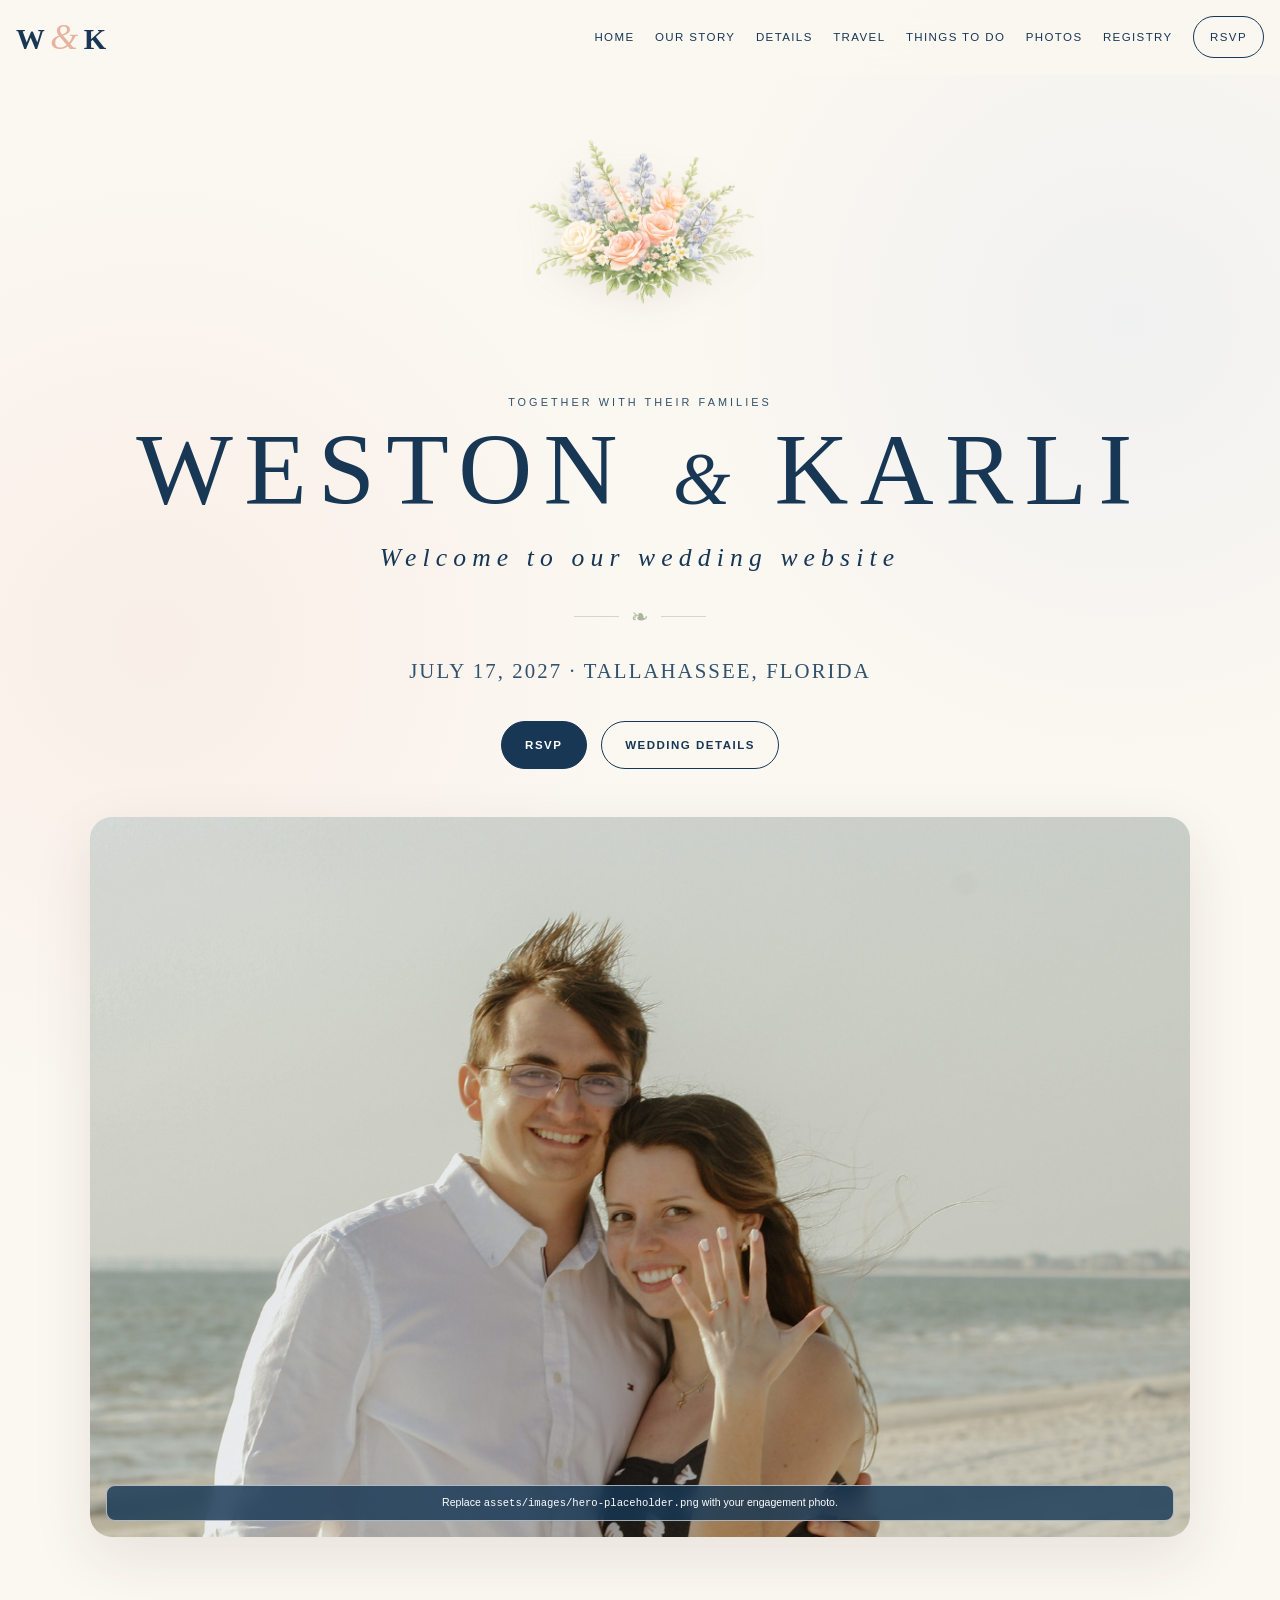
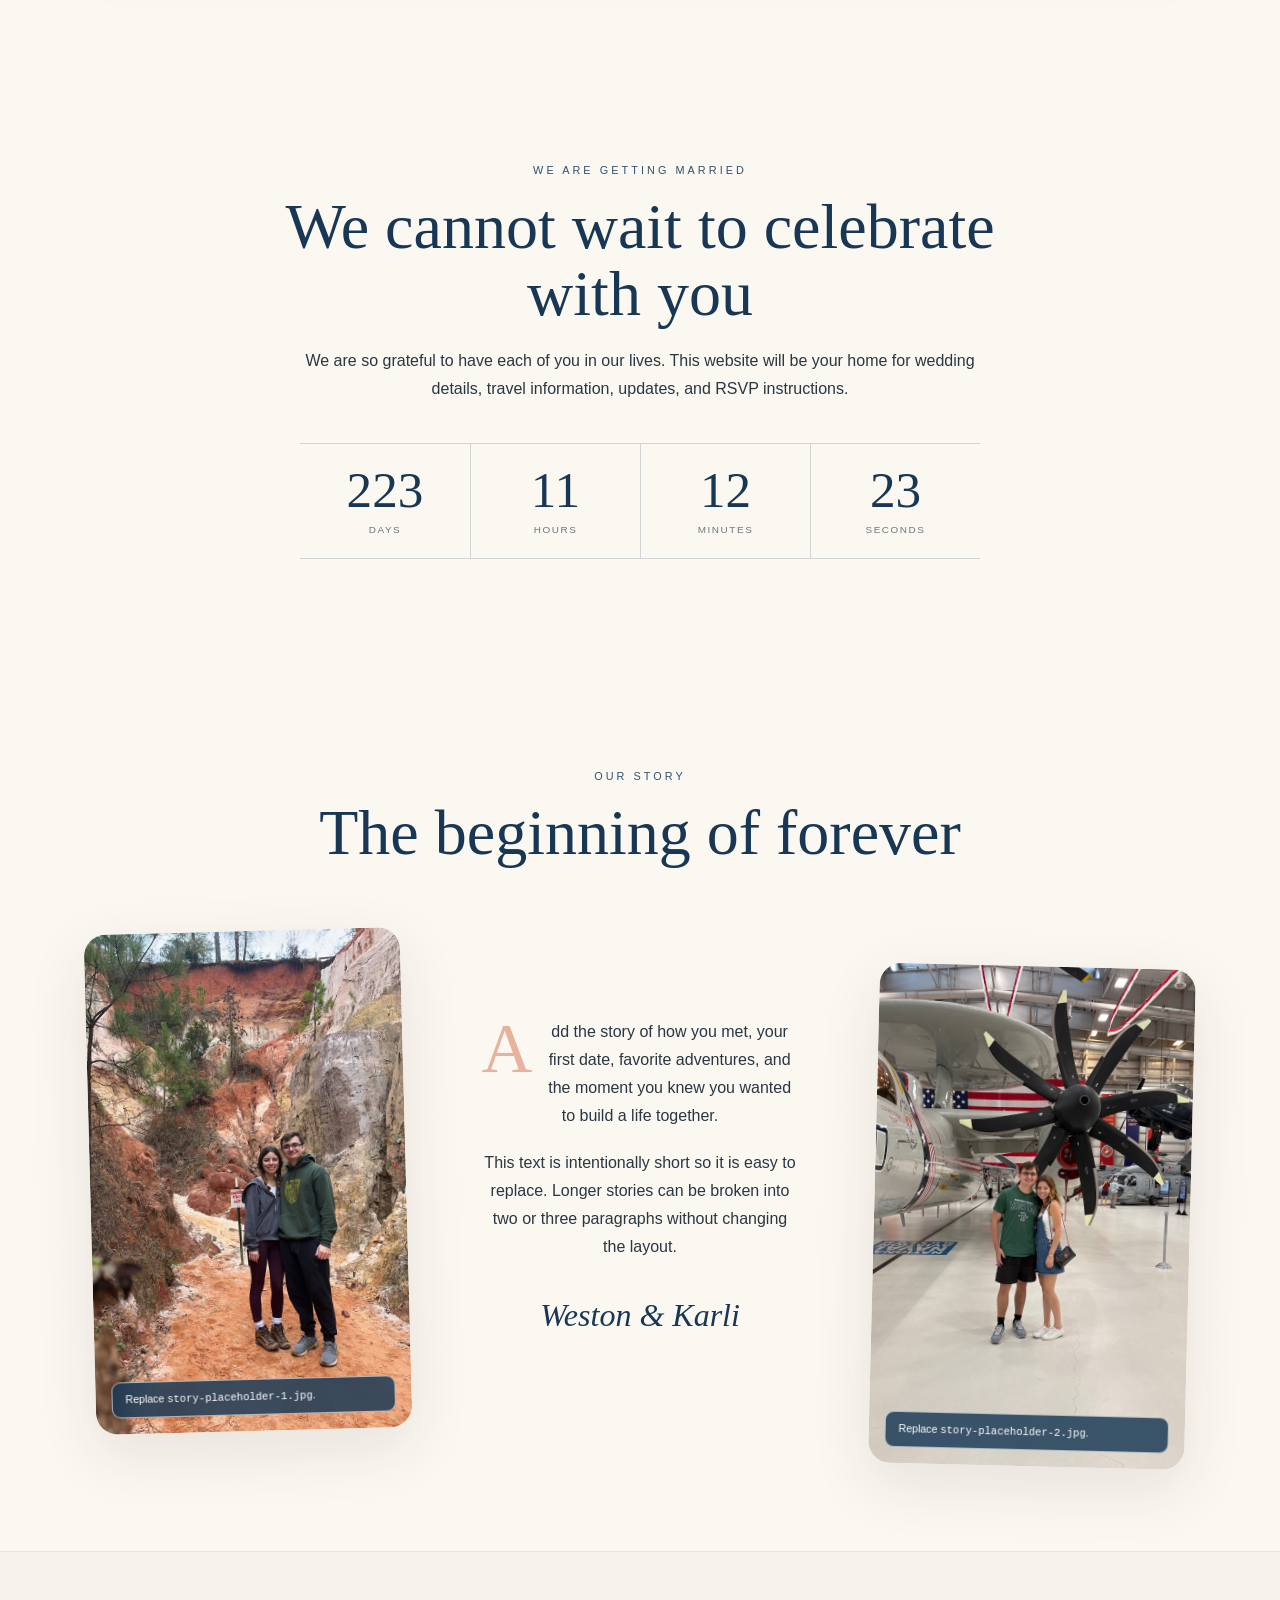
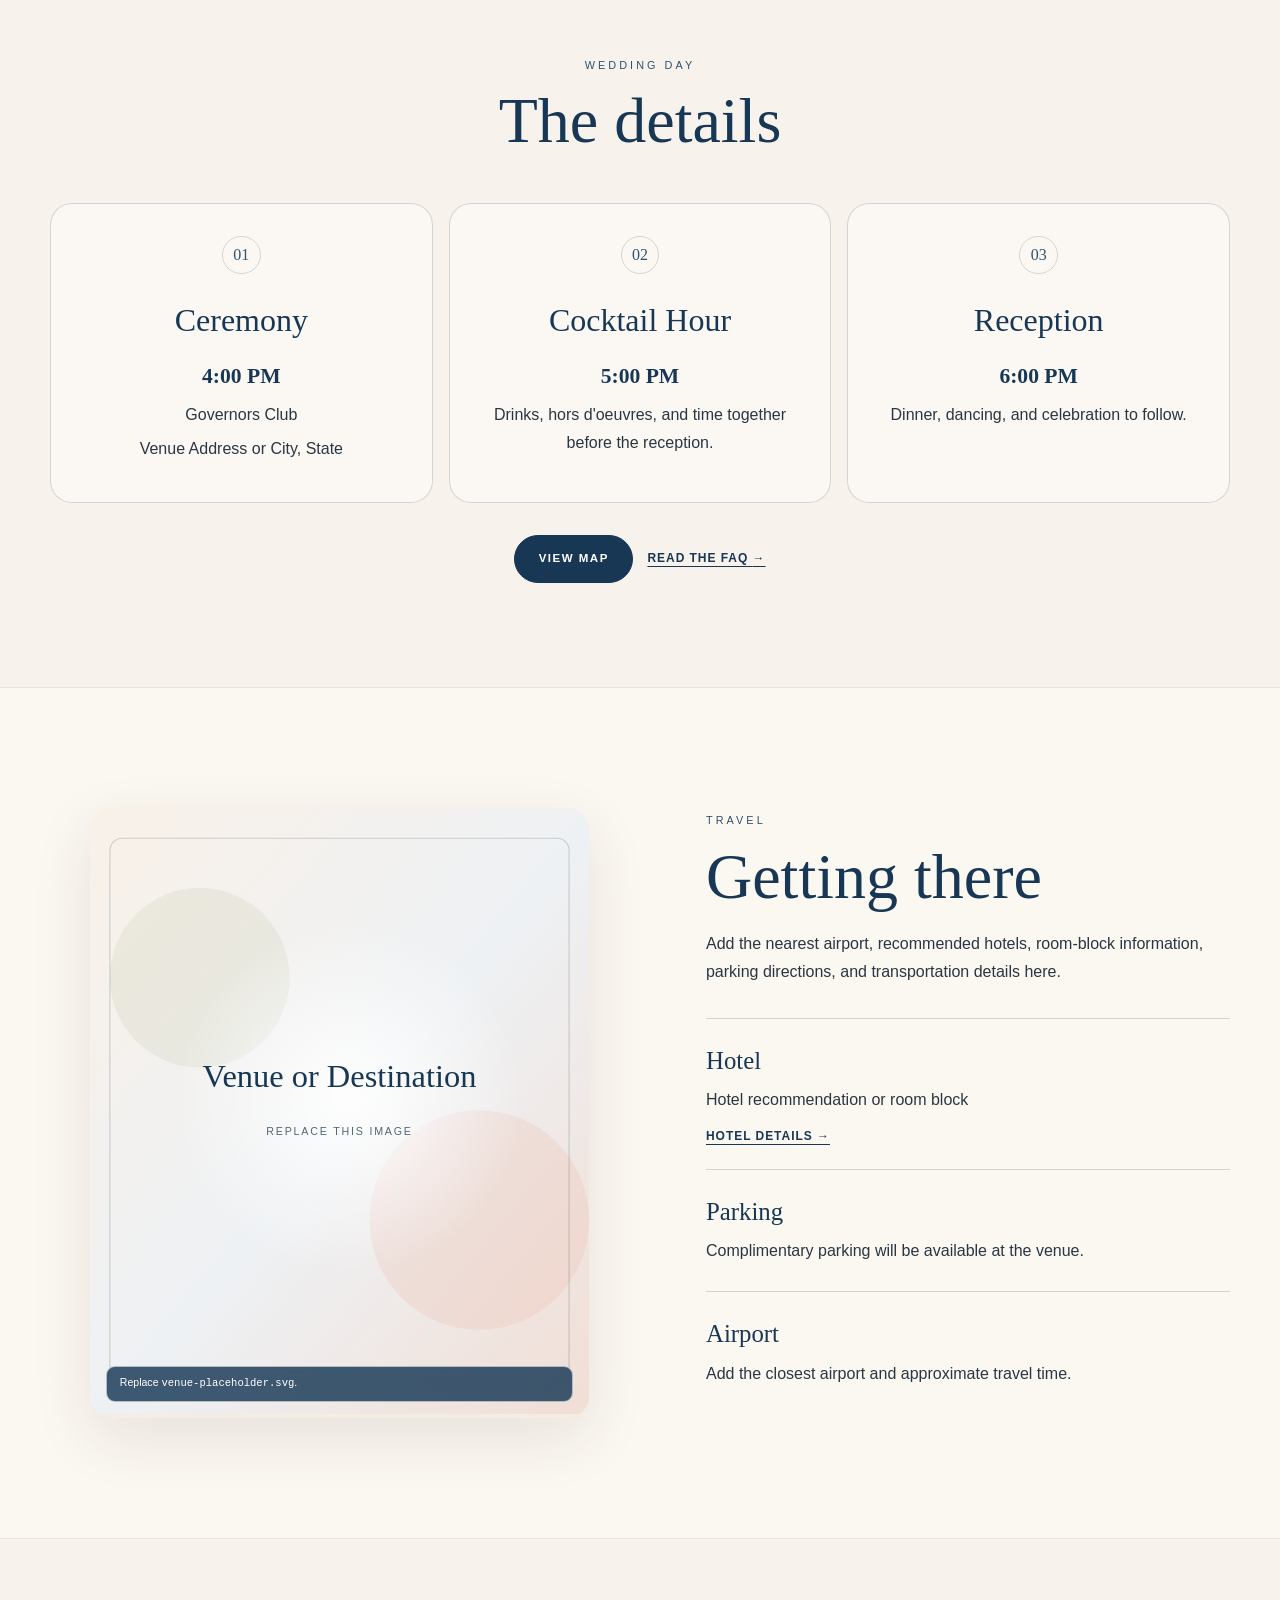
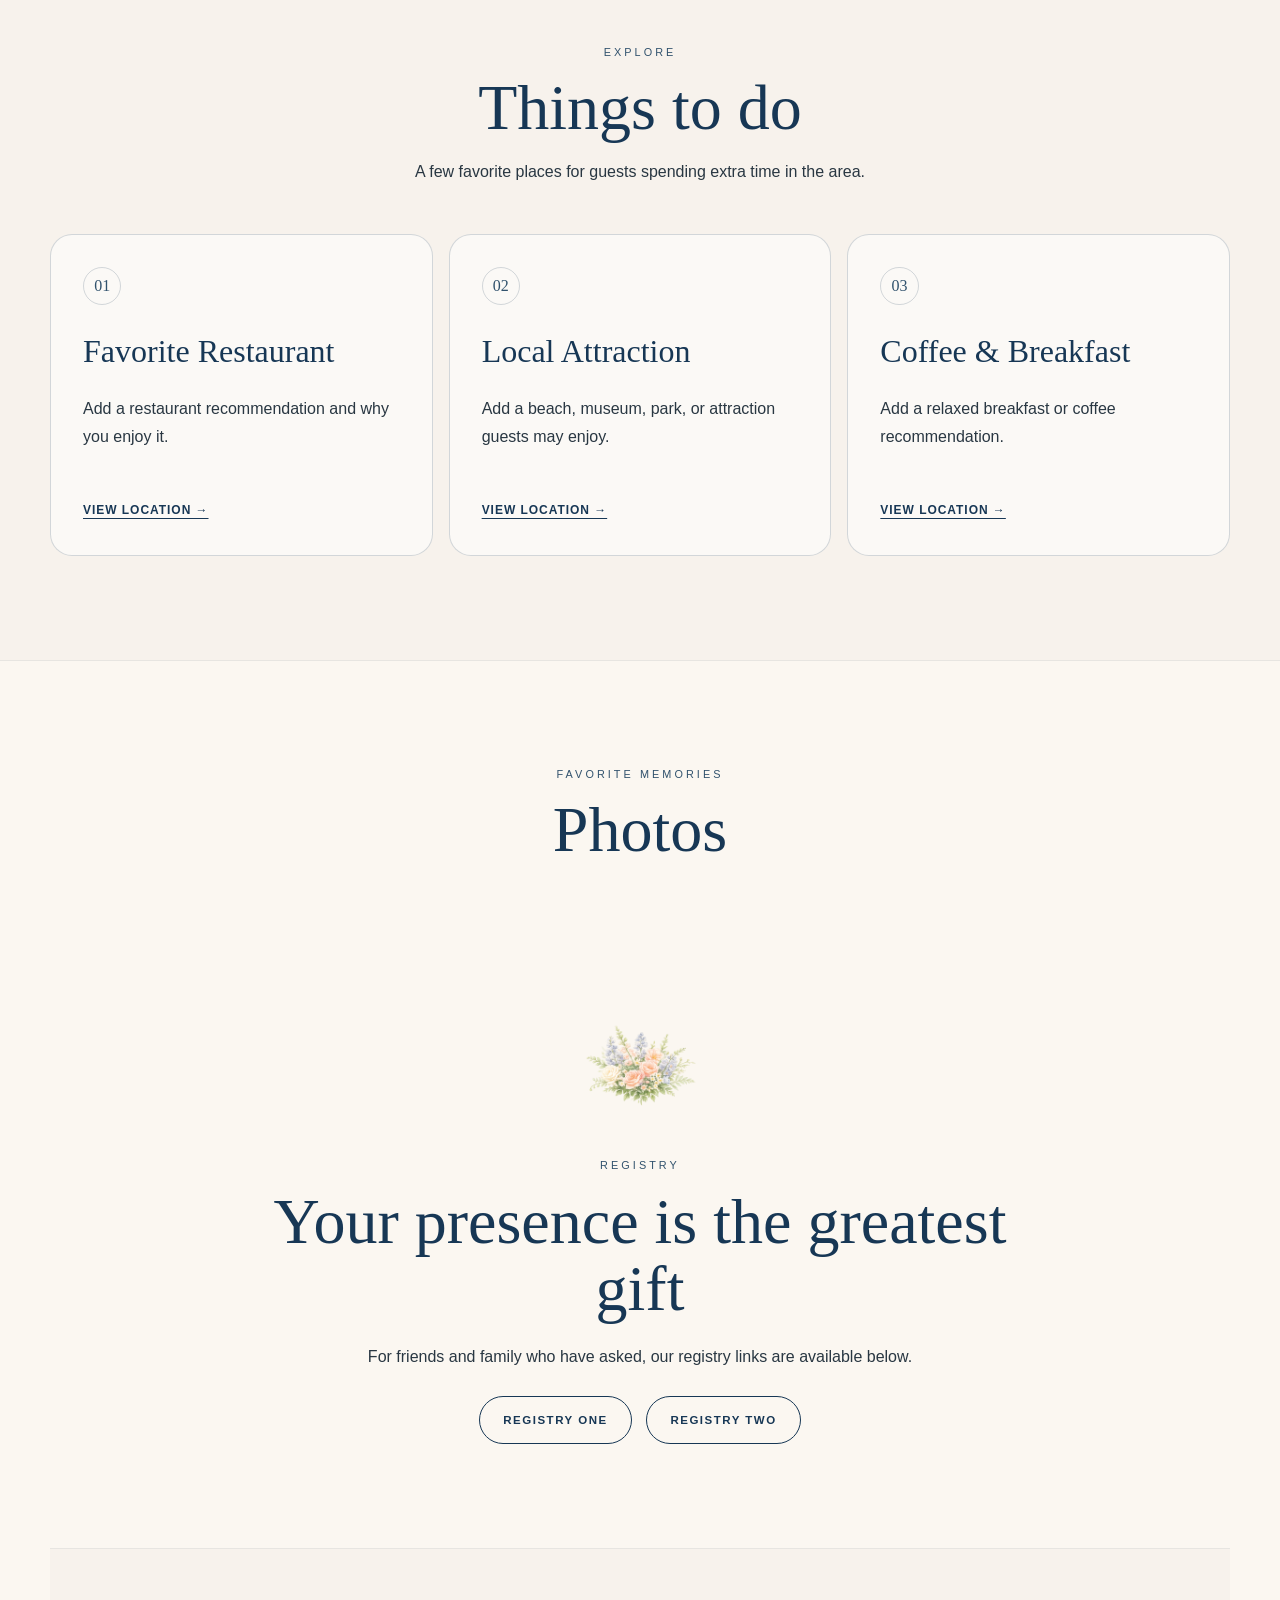
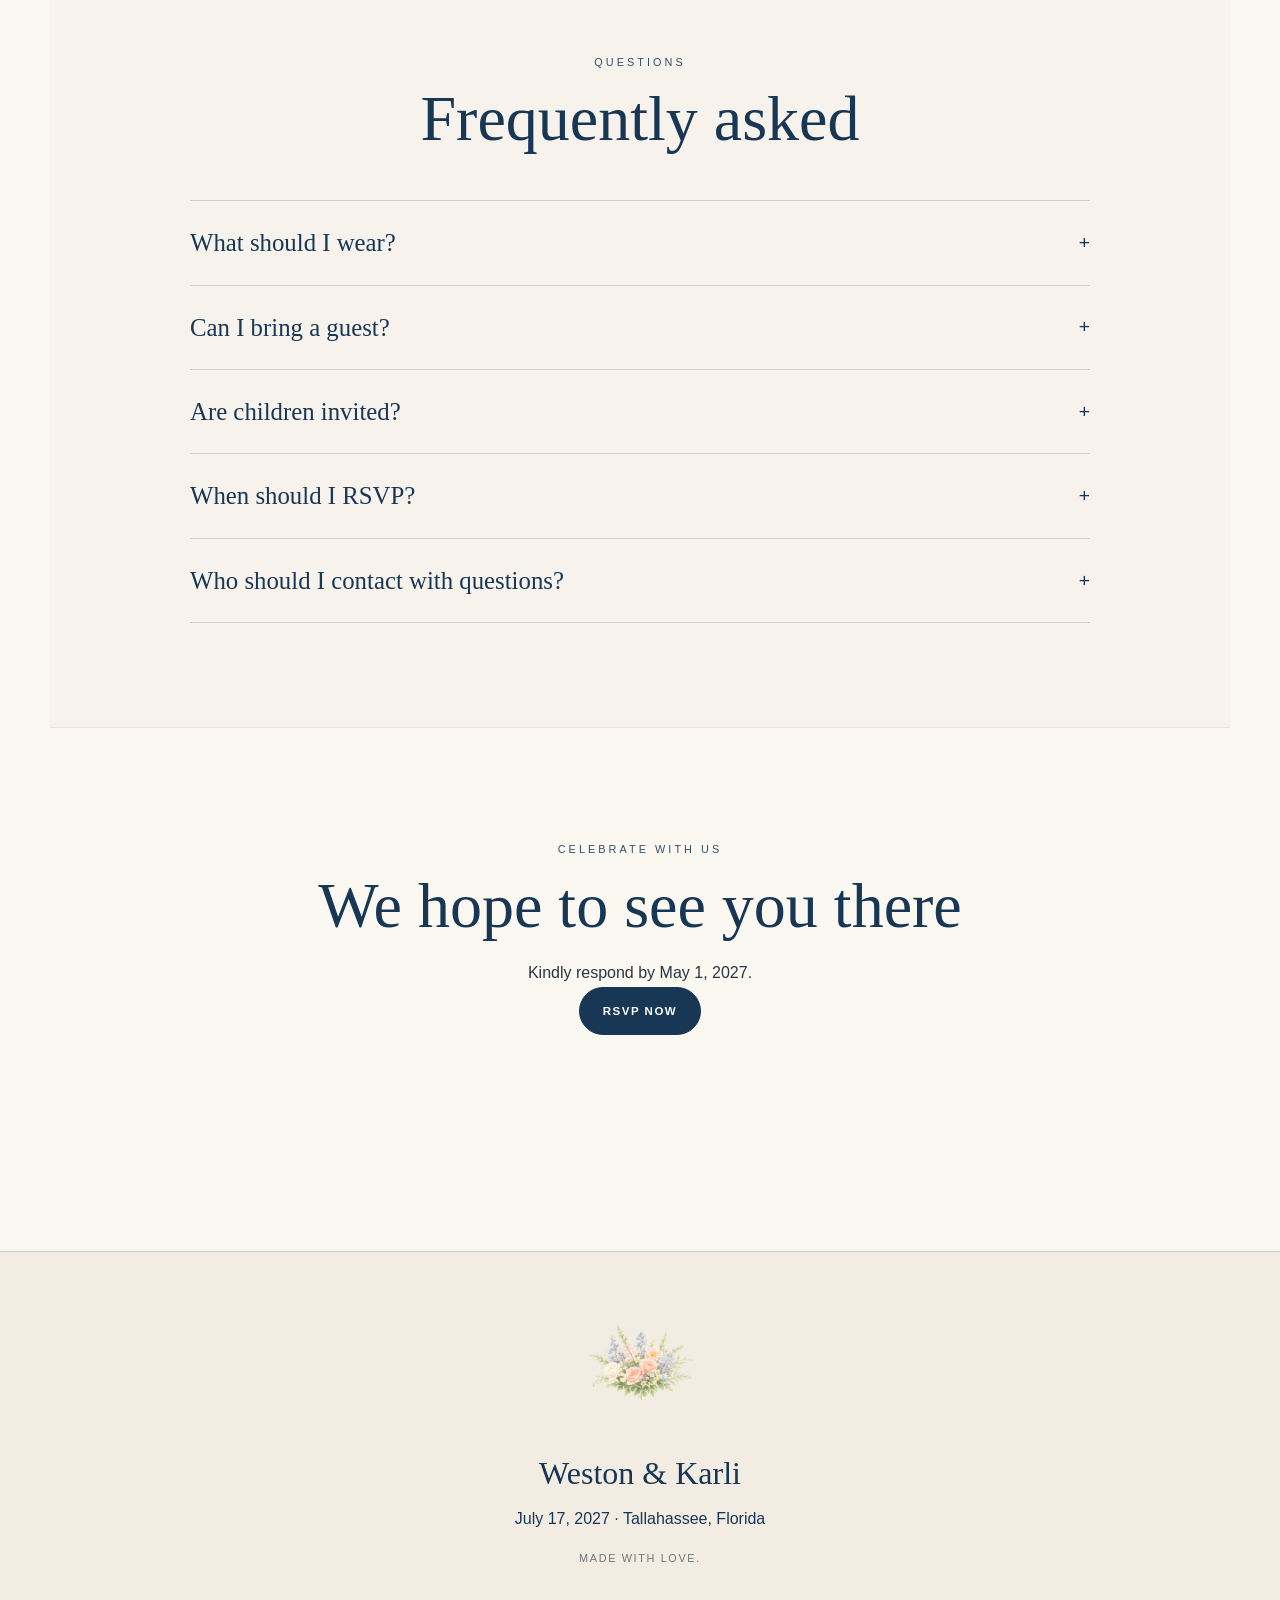
==== commit c09c5f05: "Update index.html" ====
--- a/index.html
+++ b/index.html
@@ -88,8 +88,8 @@
 
       <div class="story-grid">
         <figure class="card-photo story-photo story-photo-one">
-          <img src="assets/images/story-placeholder-1.svg" alt="Placeholder for an early relationship photo">
-          <figcaption class="setup-caption">Replace <code>story-placeholder-1.svg</code>.</figcaption>
+          <img src="assets/images/story-placeholder-1.jpg" alt="Placeholder for an early relationship photo">
+          <figcaption class="setup-caption">Replace <code>story-placeholder-1.jpg</code>.</figcaption>
         </figure>
 
         <div class="story-copy">
@@ -105,8 +105,8 @@
         </div>
 
         <figure class="card-photo story-photo story-photo-two">
-          <img src="assets/images/story-placeholder-2.svg" alt="Placeholder for a recent photo of the couple">
-          <figcaption class="setup-caption">Replace <code>story-placeholder-2.svg</code>.</figcaption>
+          <img src="assets/images/story-placeholder-2.jpg" alt="Placeholder for a recent photo of the couple">
+          <figcaption class="setup-caption">Replace <code>story-placeholder-2.jpg</code>.</figcaption>
         </figure>
       </div>
     </section>
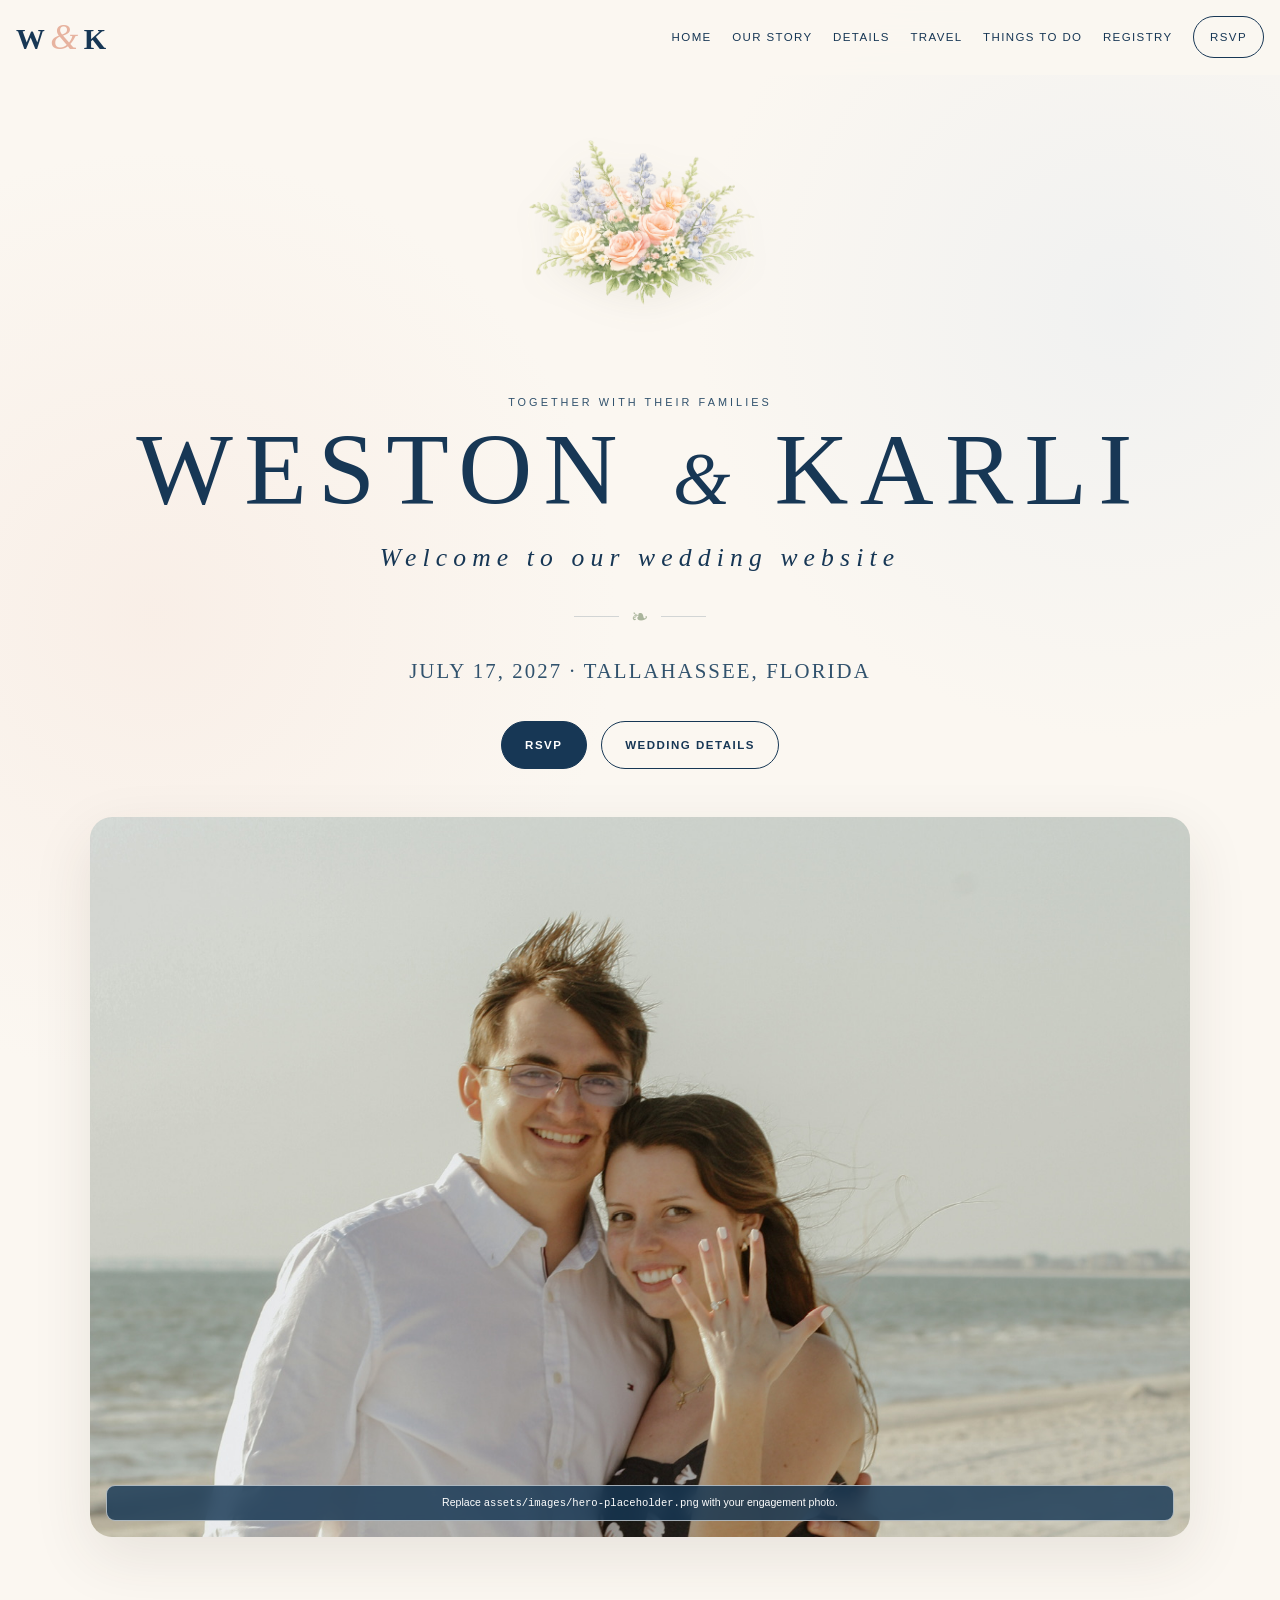
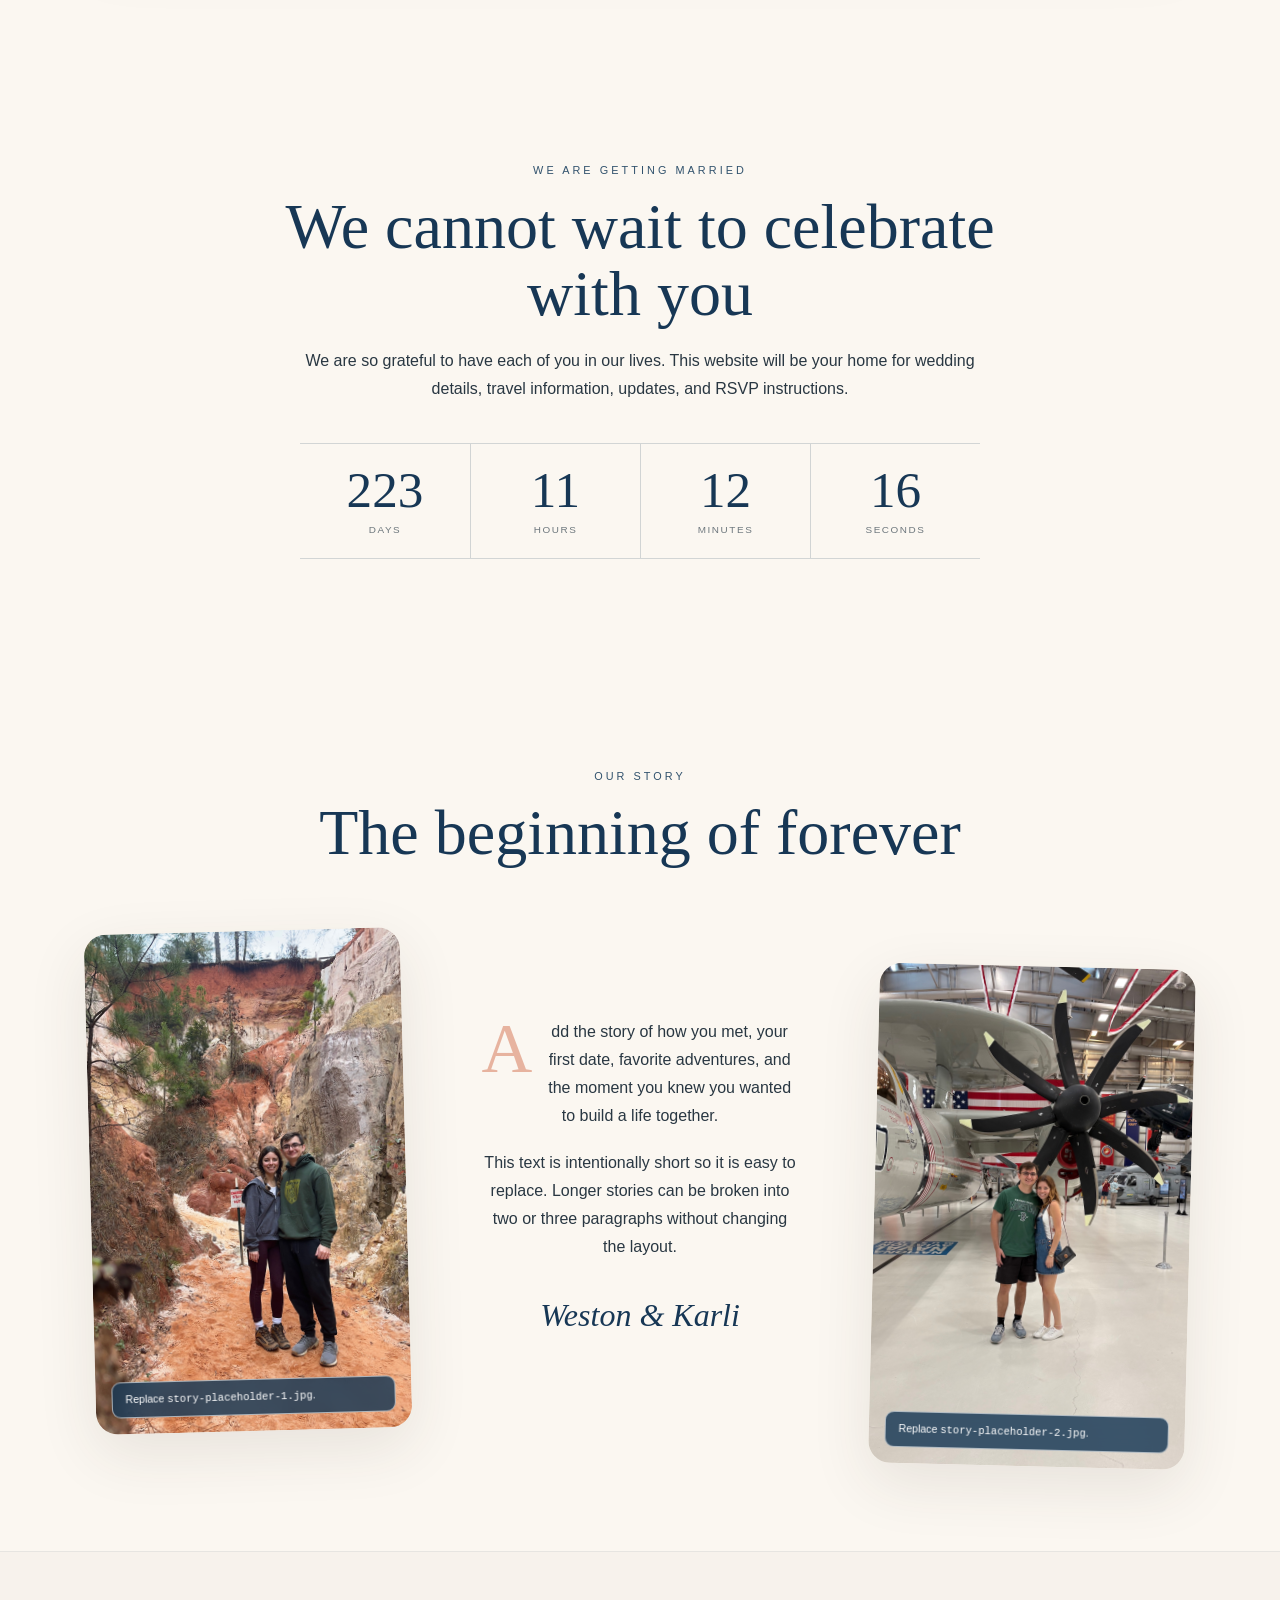
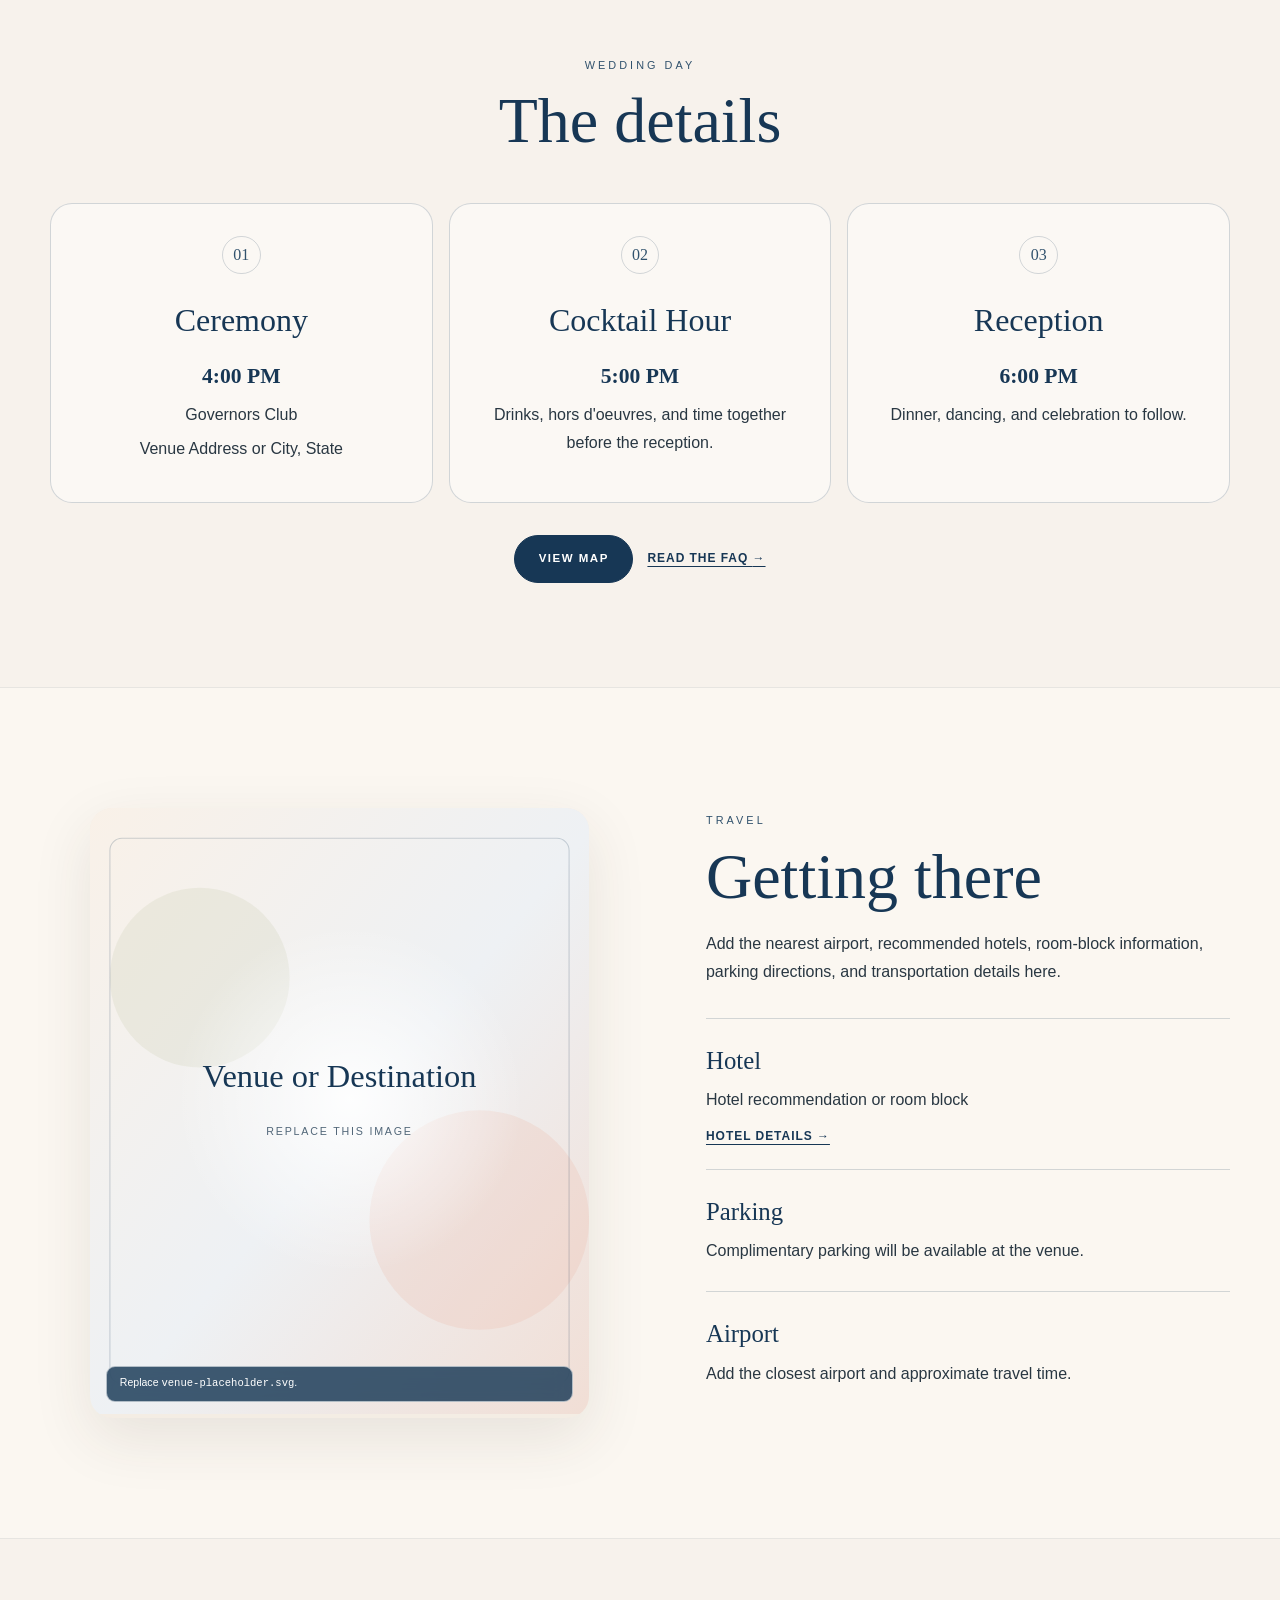
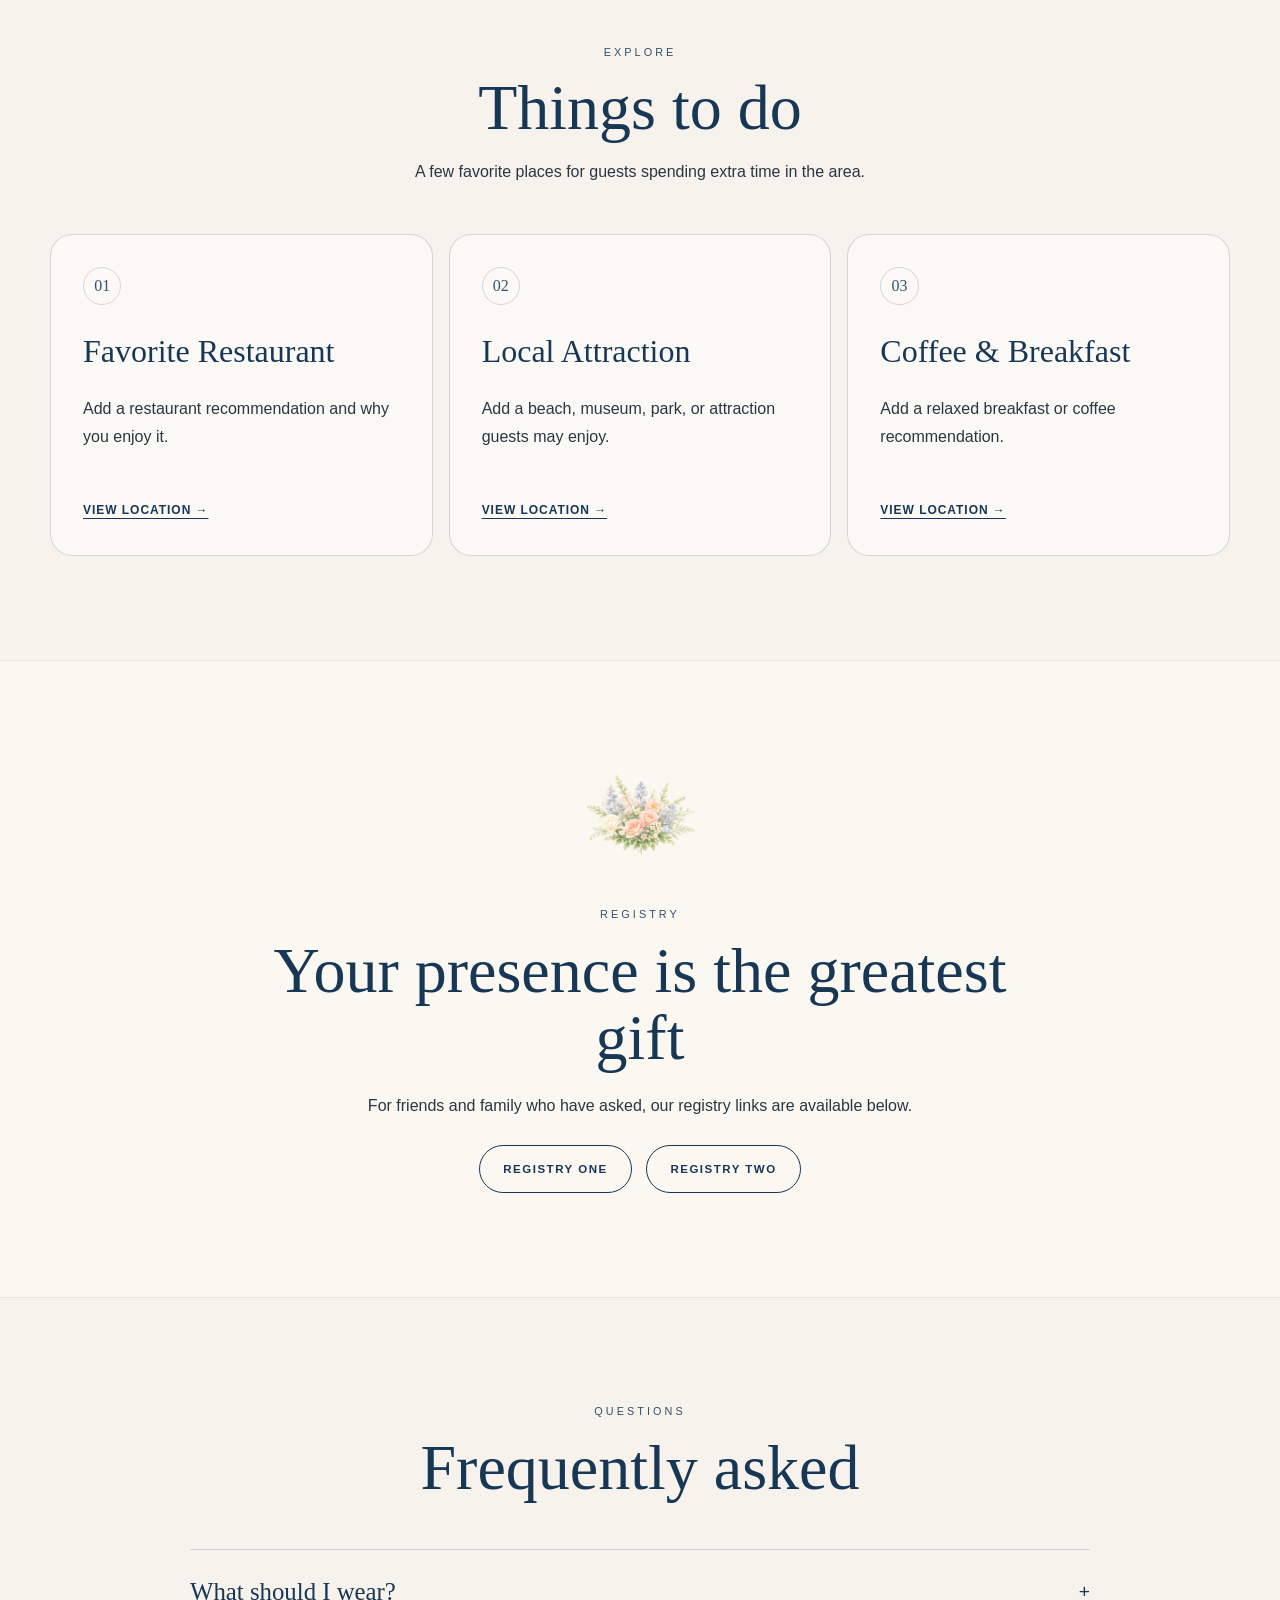
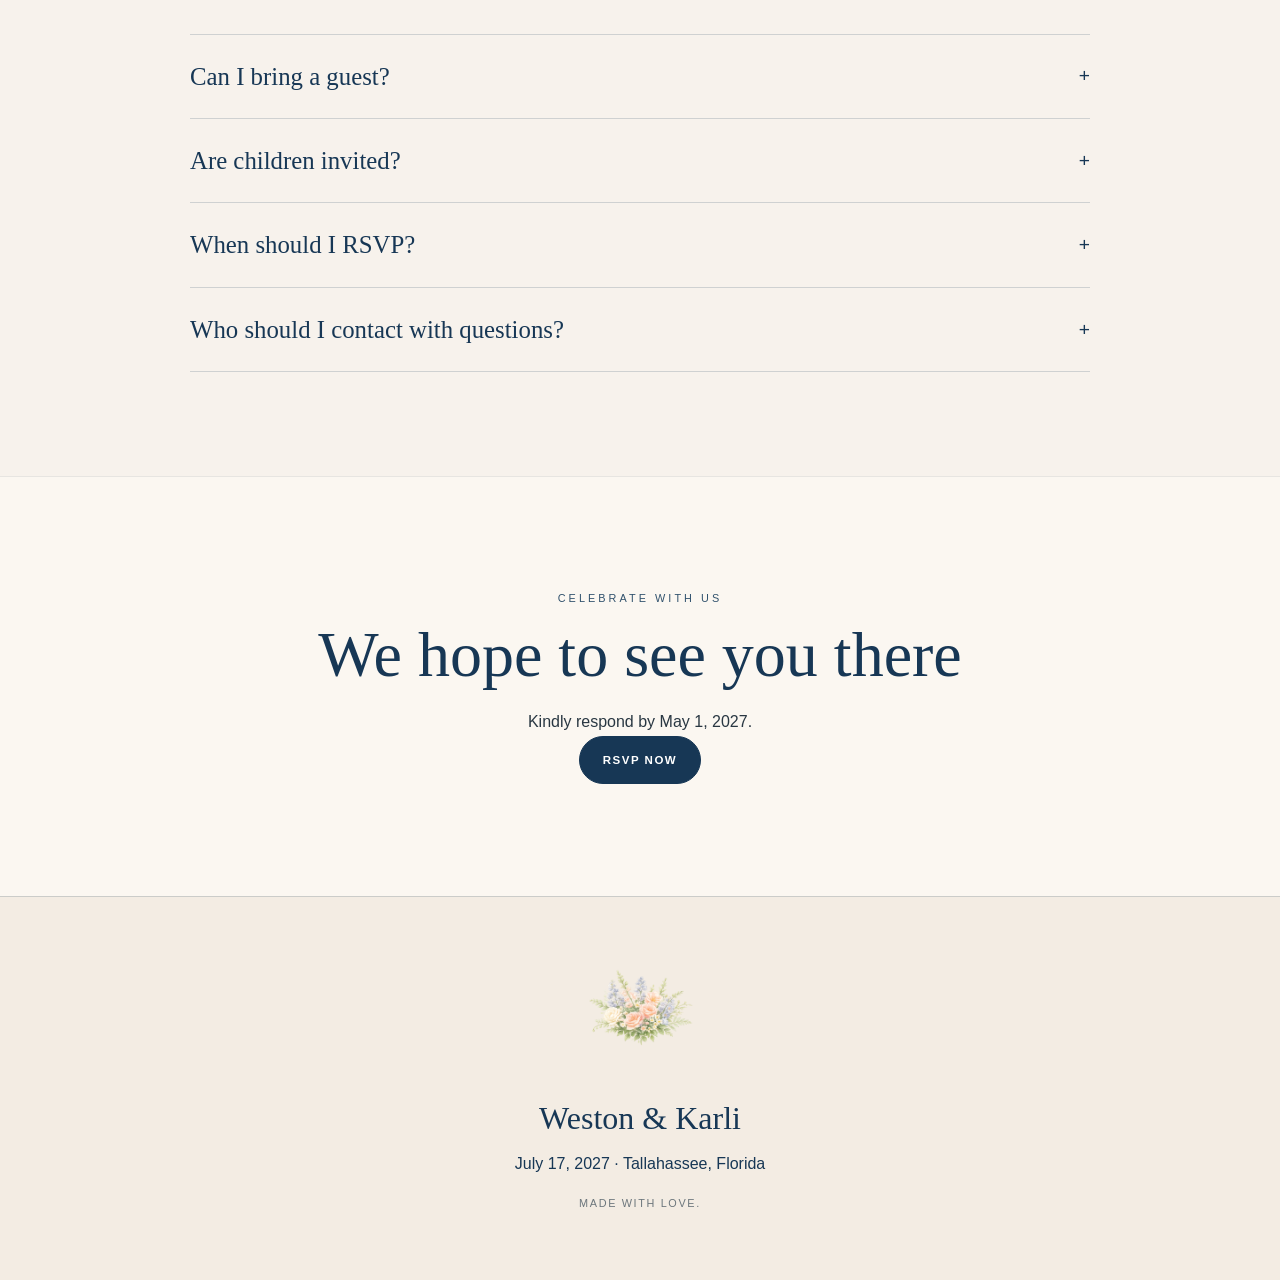
==== commit afb3564d: "Update index.html" ====
--- a/index.html
+++ b/index.html
@@ -33,7 +33,6 @@
         <a href="#details">Details</a>
         <a href="#travel">Travel</a>
         <a href="#things-to-do">Things To Do</a>
-        <a href="#photos">Photos</a>
         <a href="#registry">Registry</a>
         <a class="nav-rsvp" data-rsvp-link href="#" target="_blank" rel="noopener">RSVP</a>
       </nav>
@@ -214,11 +213,7 @@
       </div>
     </section>
 
-    <section class="photos section-shell" id="photos" aria-labelledby="photos-title">
-      <div class="section-heading reveal">
-        <p class="eyebrow">Favorite Memories</p>
-        <h2 id="photos-title">Photos</h2>
-      </div>
+
 
     <section class="registry section-shell narrow reveal" id="registry" aria-labelledby="registry-title">
       <img class="small-bouquet" src="assets/images/bouquet-watercolor.png" alt="" aria-hidden="true">
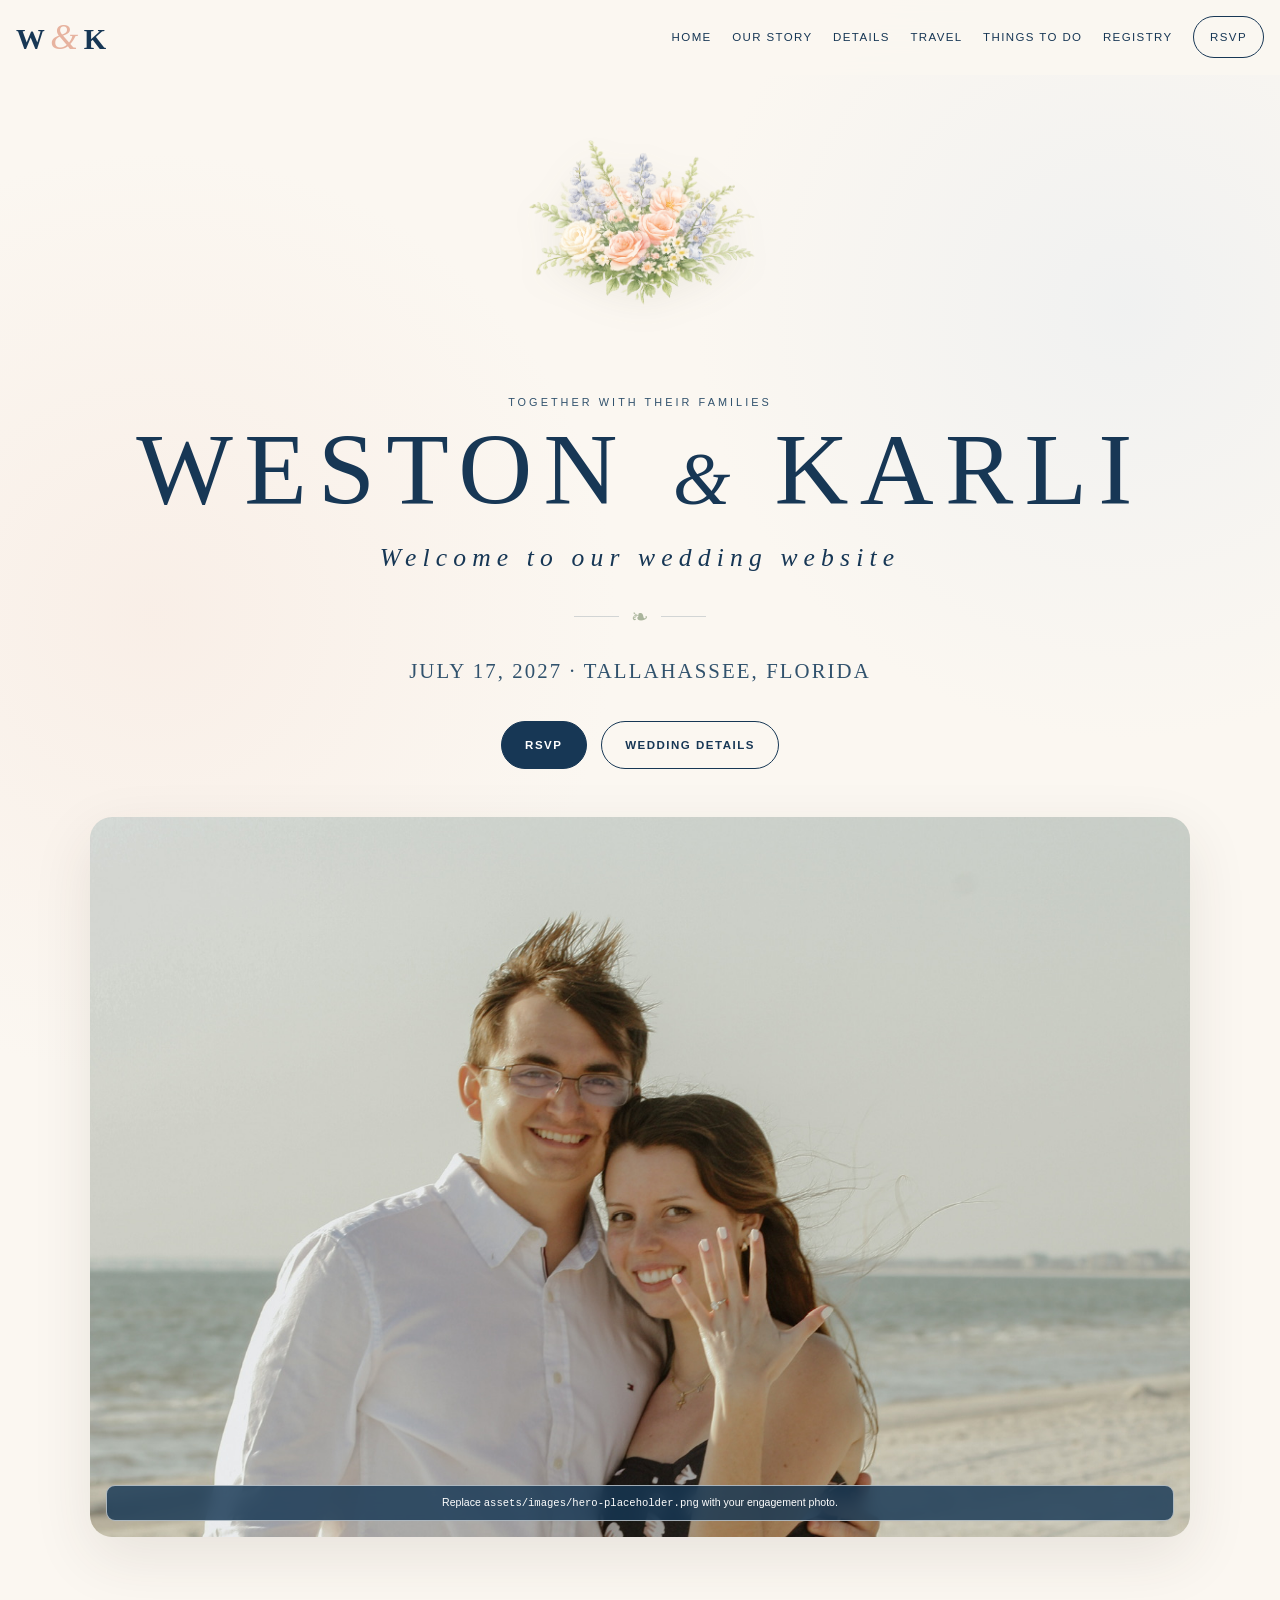
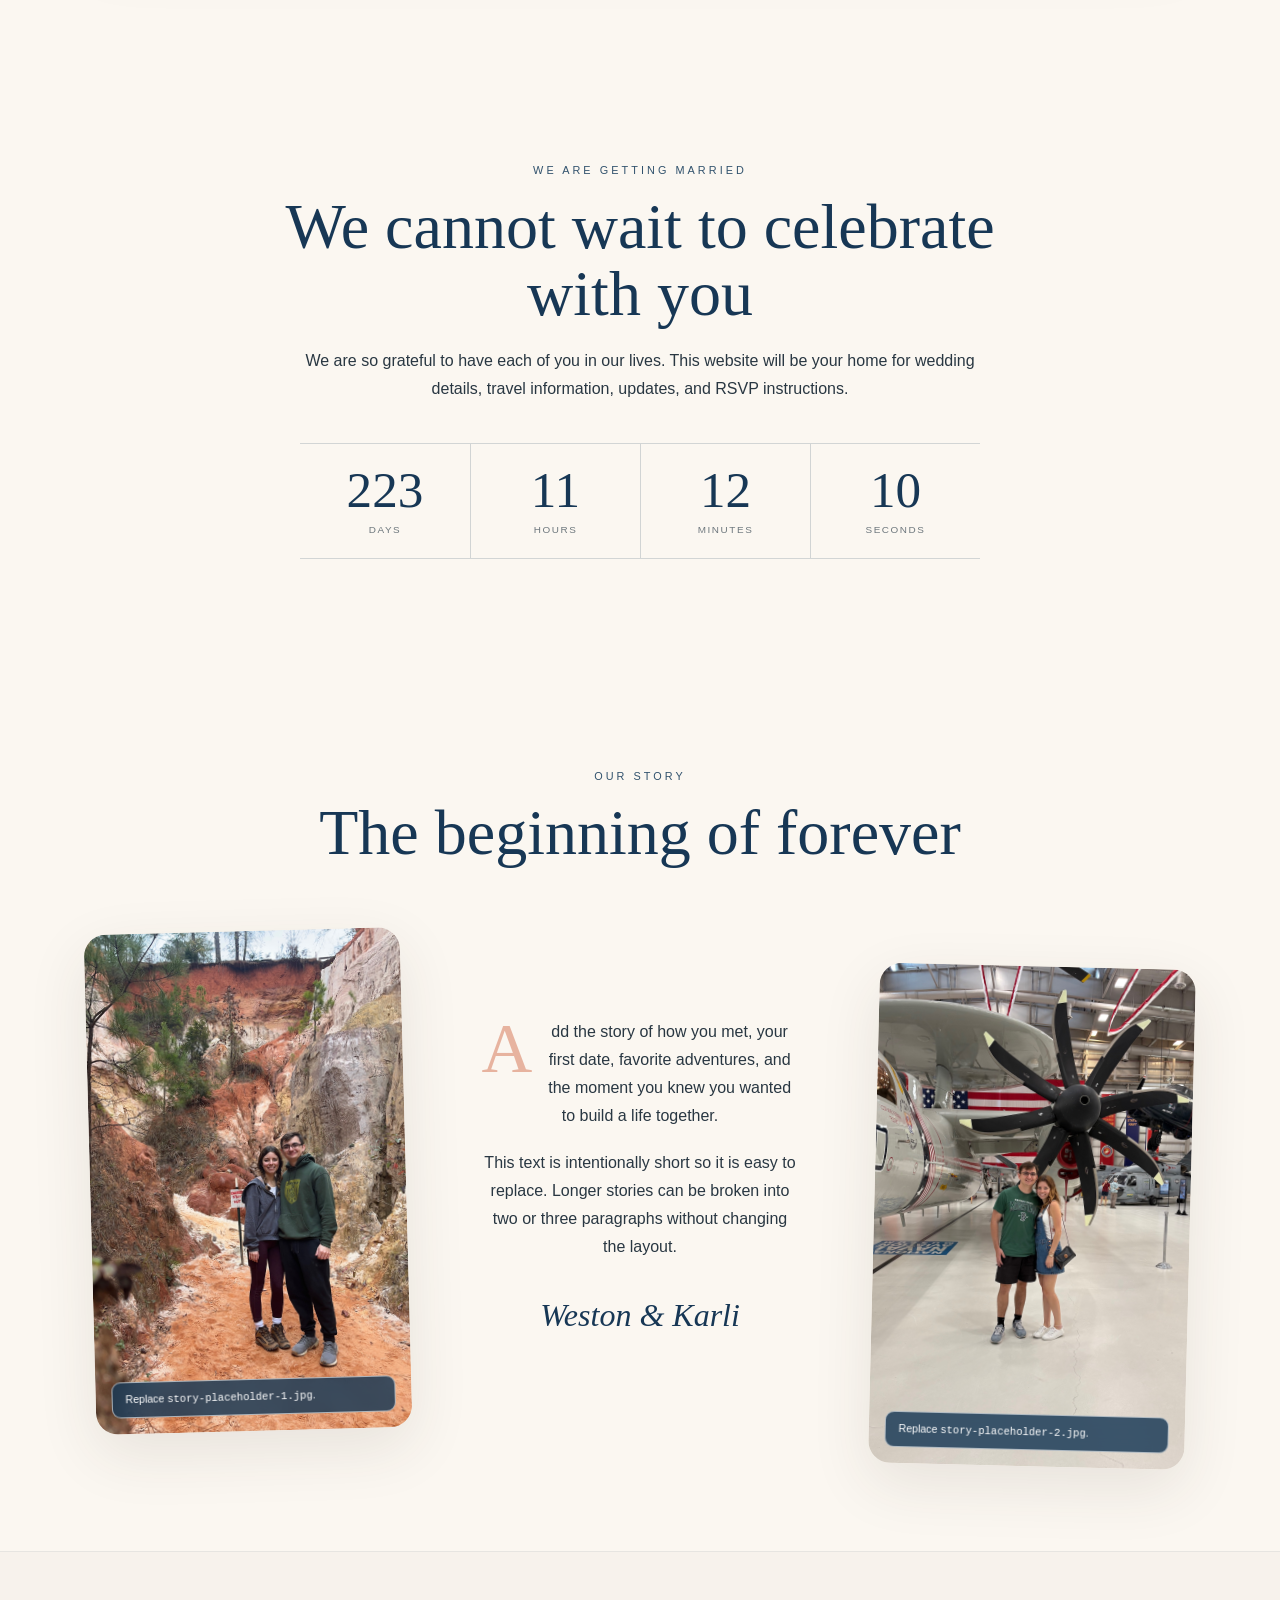
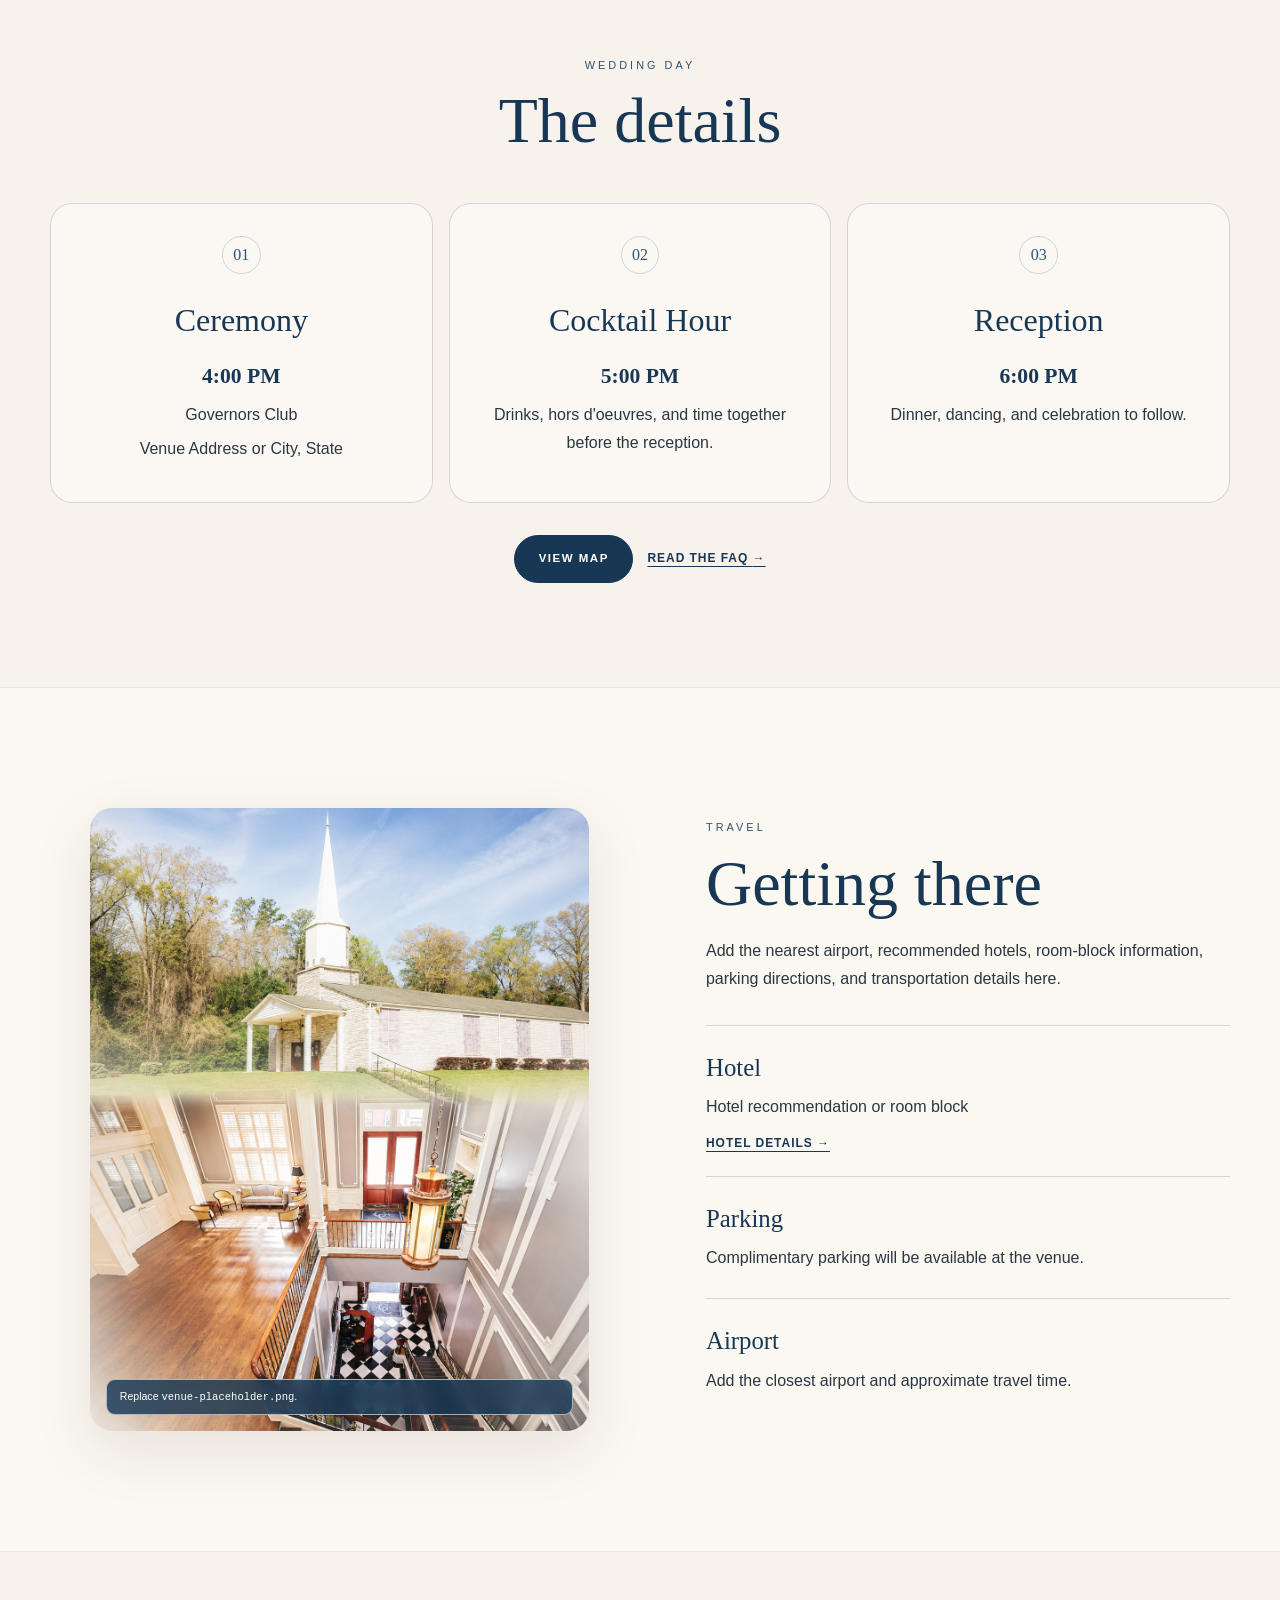
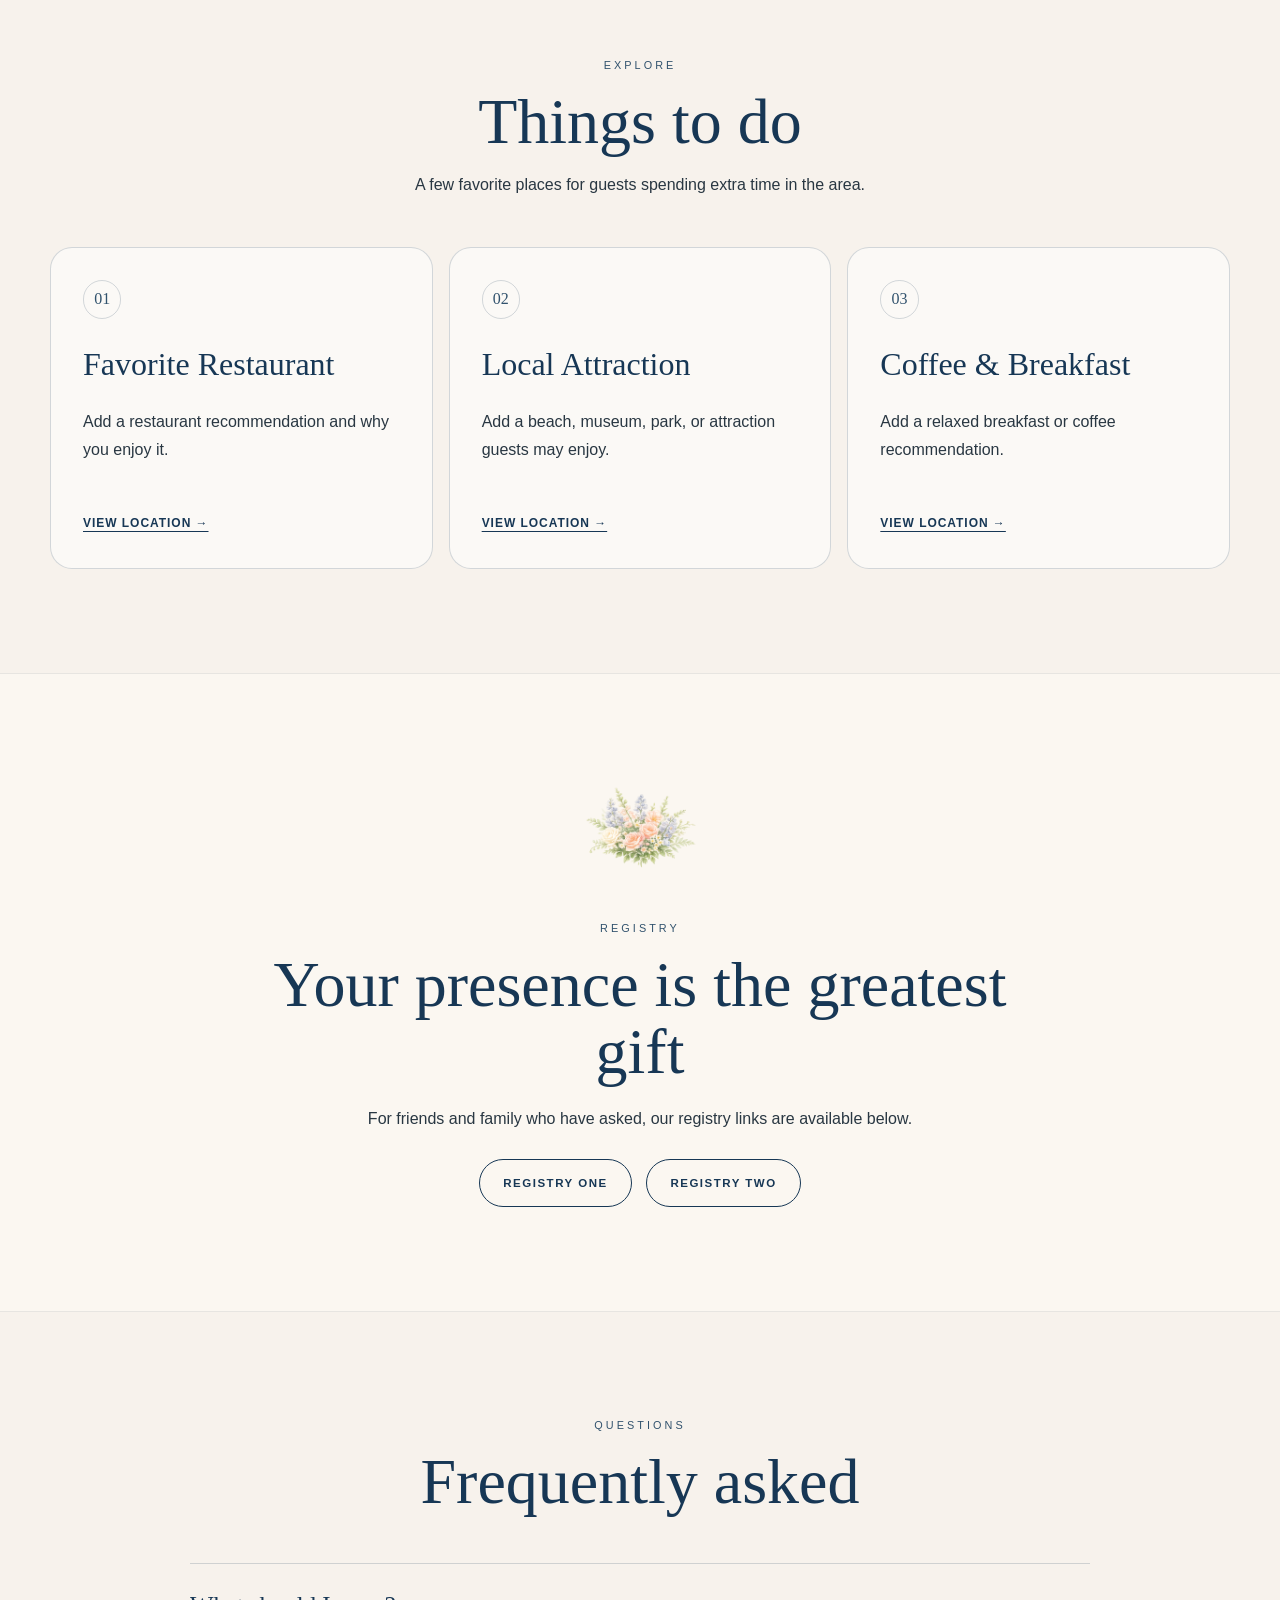
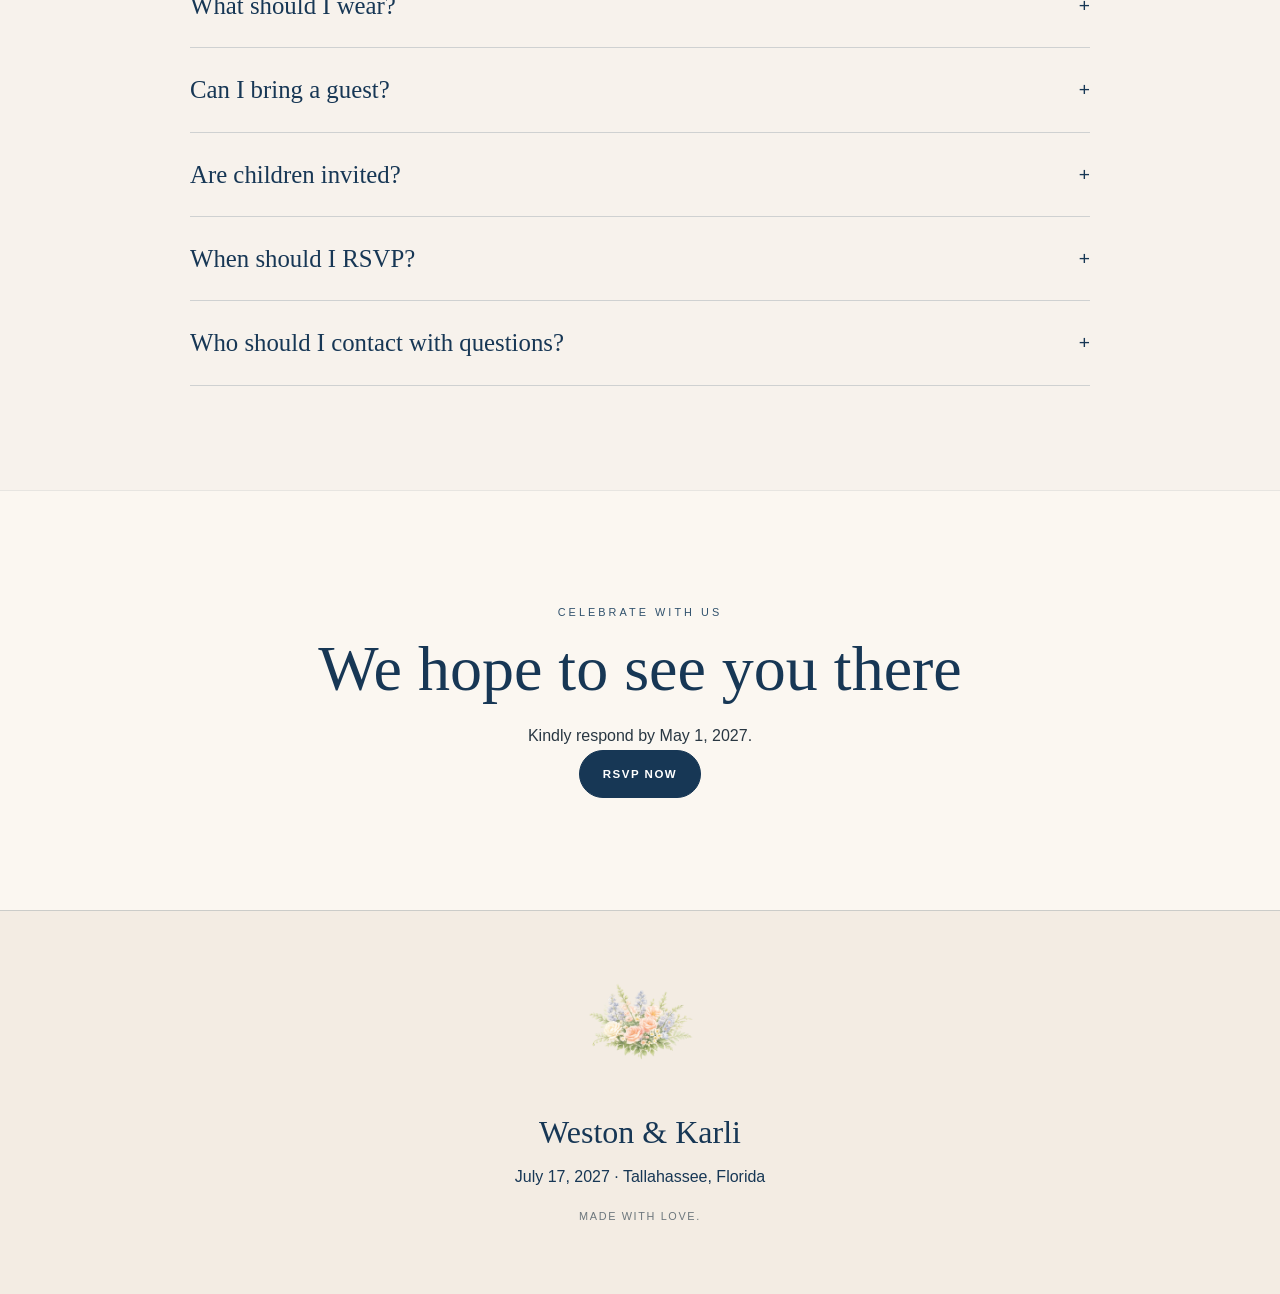
==== commit 795787eb: "Update index.html" ====
--- a/index.html
+++ b/index.html
@@ -151,8 +151,8 @@
     <section class="travel section-shell reveal" id="travel" aria-labelledby="travel-title">
       <div class="travel-grid">
         <figure class="card-photo travel-photo">
-          <img src="assets/images/venue-placeholder.svg" alt="Placeholder for a venue or destination photo">
-          <figcaption class="setup-caption">Replace <code>venue-placeholder.svg</code>.</figcaption>
+          <img src="assets/images/venue-placeholder.png" alt="Placeholder for a venue or destination photo">
+          <figcaption class="setup-caption">Replace <code>venue-placeholder.png</code>.</figcaption>
         </figure>
 
         <div class="travel-copy">
